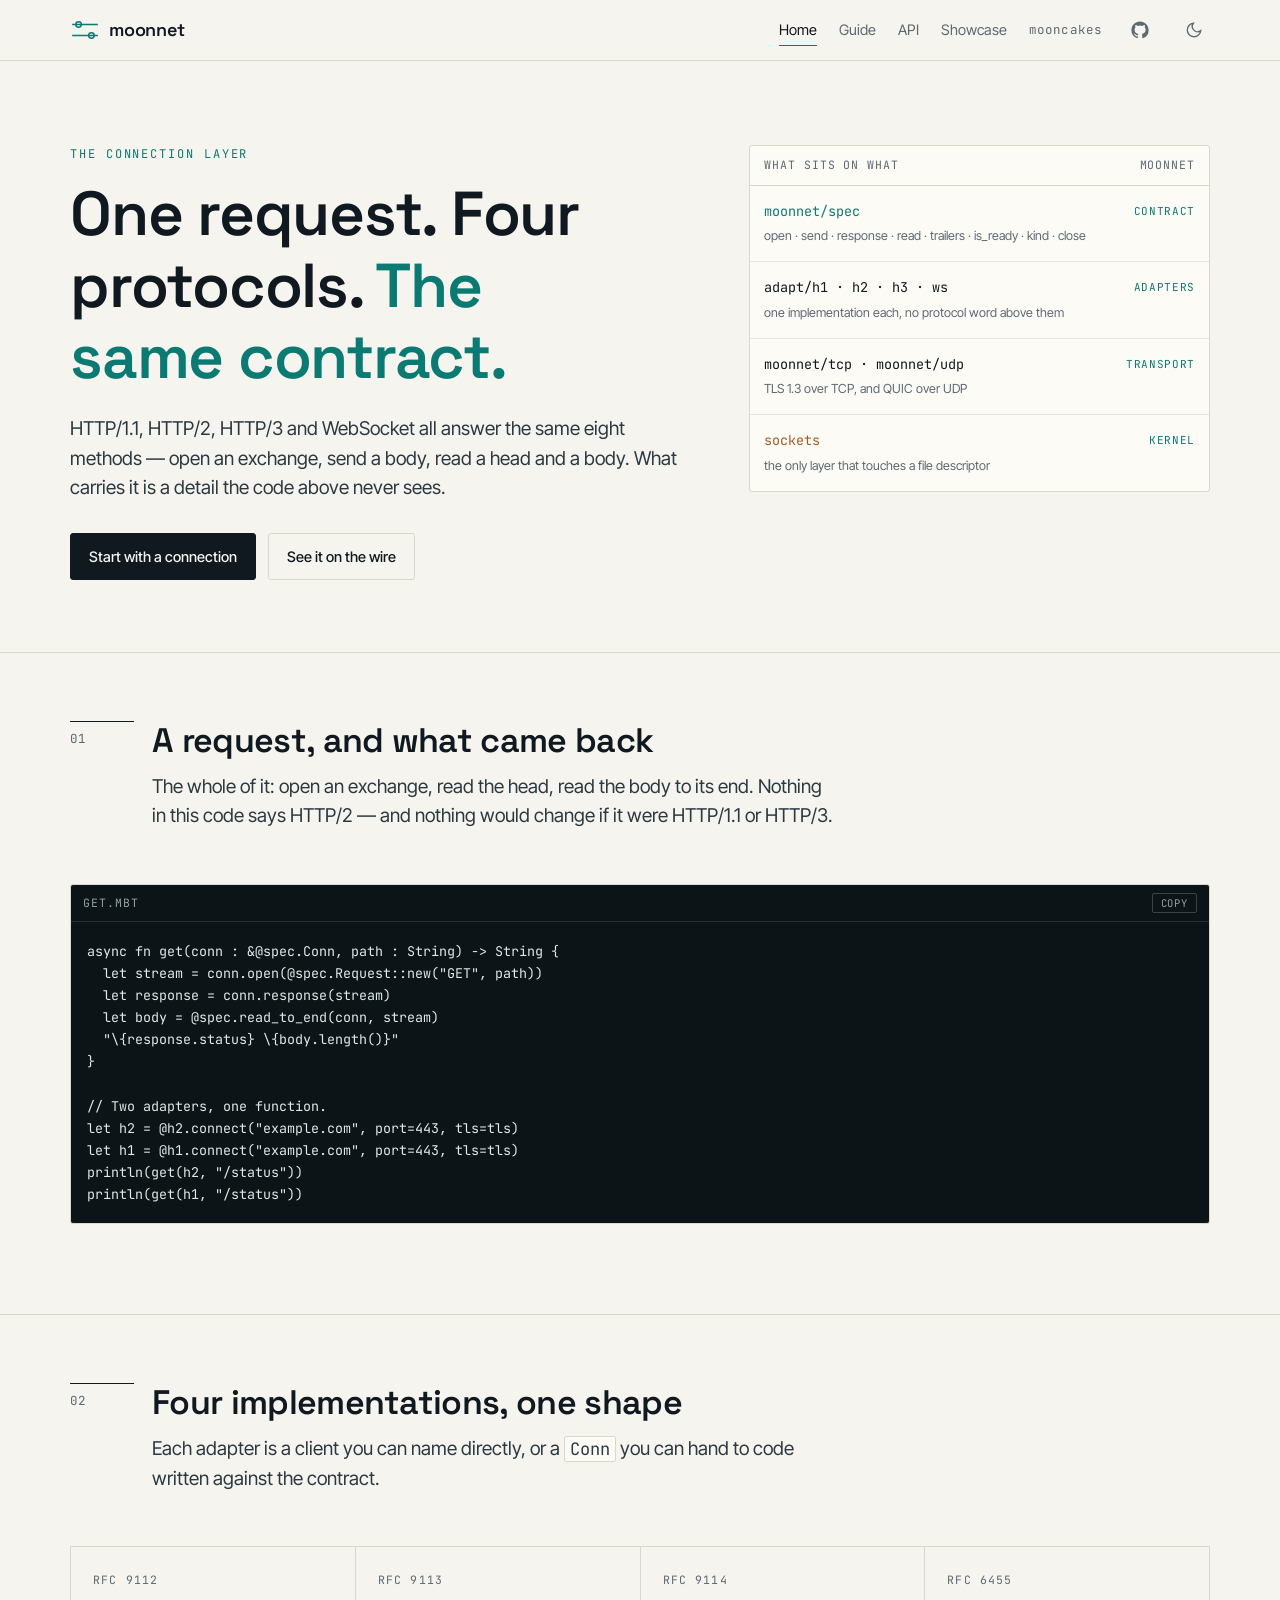
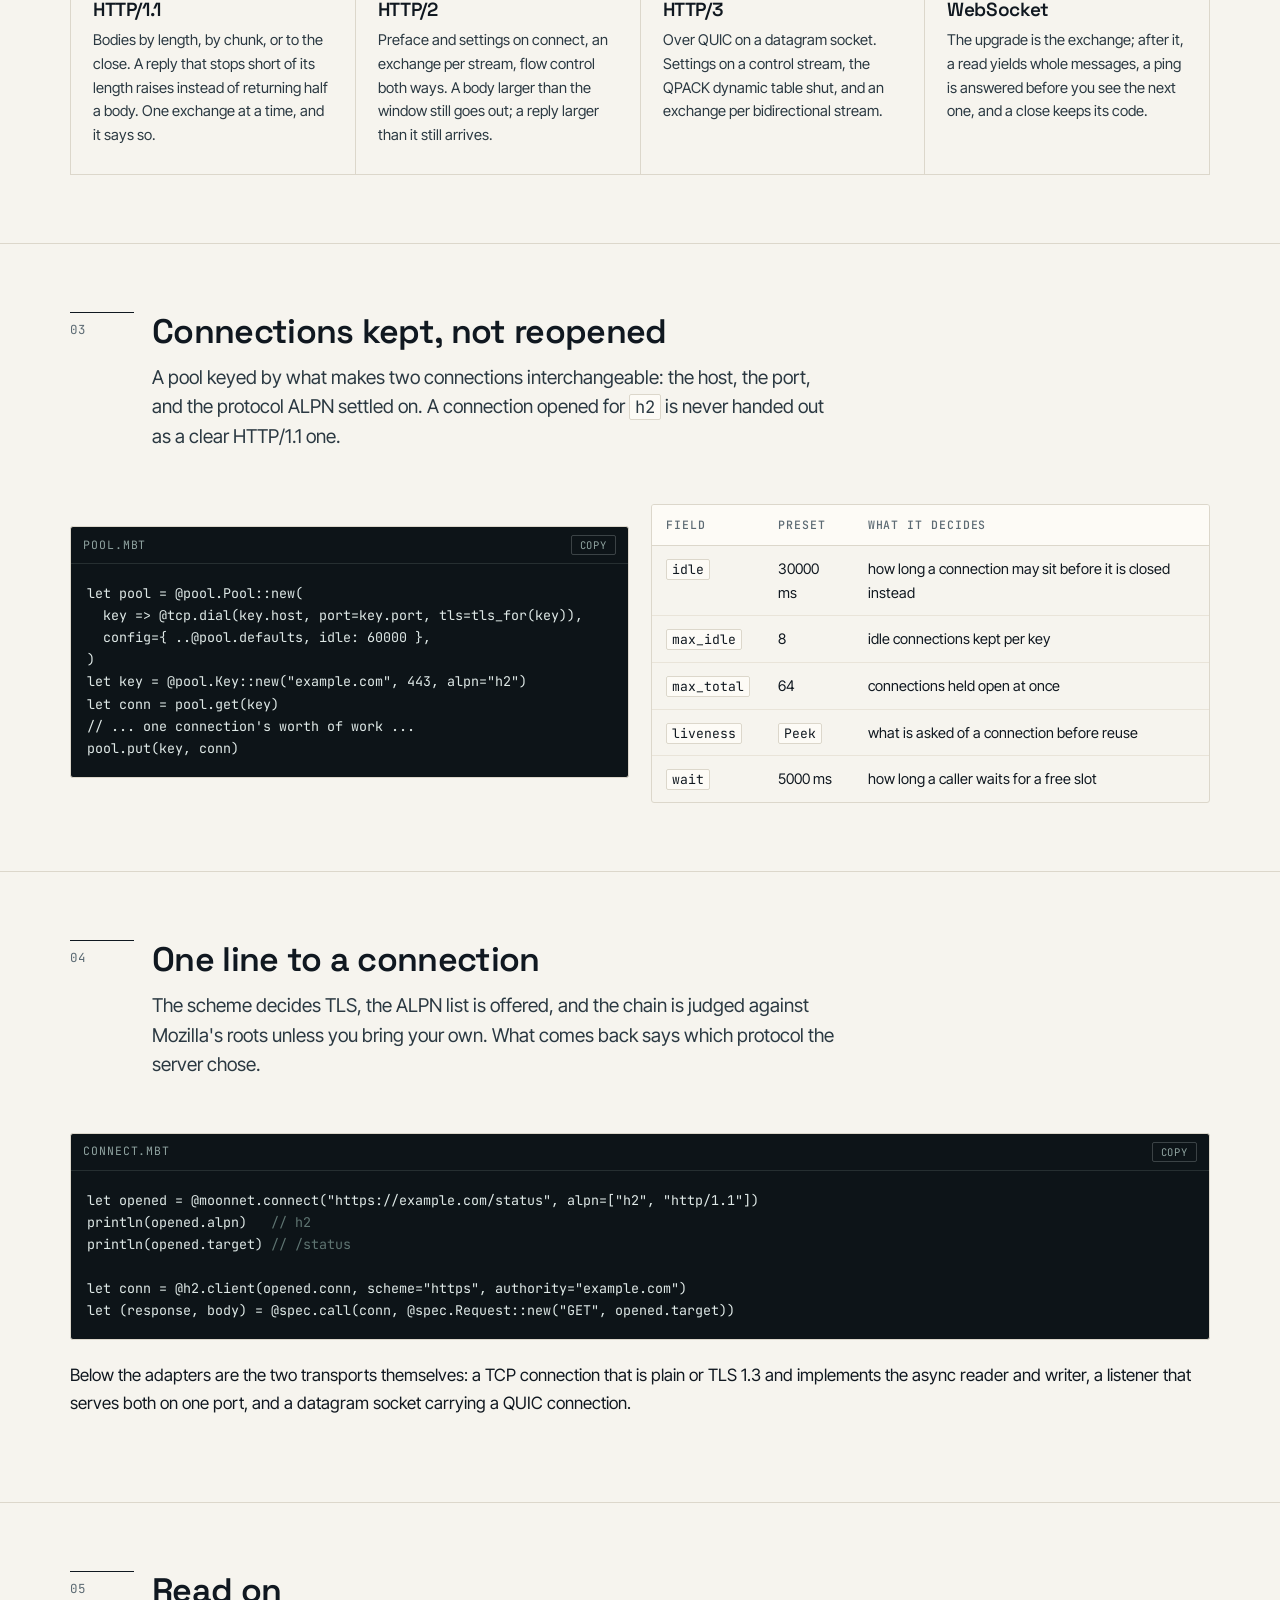
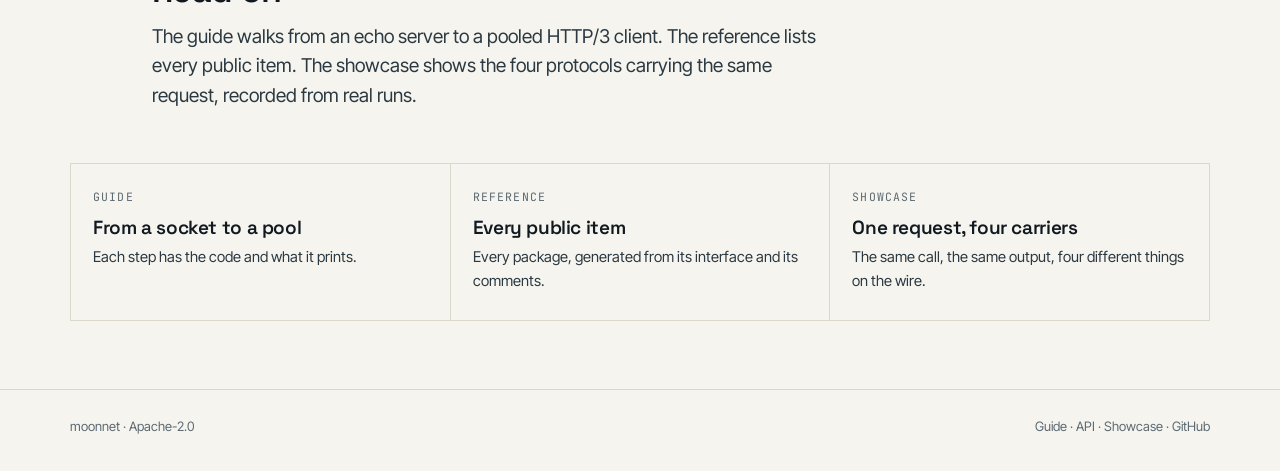
==== docs/index.html @ aaf19e83 "feat(moonnet): the site, and the reference page generated from the interfaces. Four pages, one style" ====
<!DOCTYPE html>
<html lang="en">
<head>
<meta charset="utf-8">
<meta name="viewport" content="width=device-width, initial-scale=1">
<title>moonnet — one contract for every connection</title>
<meta name="description" content="moonnet puts HTTP/1.1, HTTP/2, HTTP/3 and WebSocket on one contract, over TCP, TLS and QUIC, with a connection pool underneath.">
<link rel="icon" href="data:image/svg+xml,<svg xmlns='http://www.w3.org/2000/svg' viewBox='0 0 32 32'><rect width='32' height='32' rx='6' fill='%230C1116'/><path d='M6 11h20M6 21h20' stroke='%2340C8B4' stroke-width='2'/><circle cx='11' cy='11' r='2.4' fill='%23F0B357'/><circle cx='21' cy='21' r='2.4' fill='%23F0B357'/></svg>">
<link rel="preconnect" href="https://fonts.googleapis.com">
<link rel="preconnect" href="https://fonts.gstatic.com" crossorigin>
<link href="https://fonts.googleapis.com/css2?family=Space+Grotesk:wght@400;500;600;700&family=Inter+Tight:wght@400;500;600&family=JetBrains+Mono:wght@400;500;700&display=swap" rel="stylesheet">
<link rel="stylesheet" href="assets/css/style.css">
</head>
<body>
<a class="skip" href="#main">Skip to content</a>

<header class="nav">
  <a class="nav__brand" href="index.html" aria-label="moonnet home">
    <svg viewBox="0 0 32 24" aria-hidden="true"><path d="M2 6h28M2 18h28" stroke="currentColor" stroke-width="1.6"/><circle cx="9" cy="6" r="3" fill="none" stroke="currentColor" stroke-width="1.6"/><circle cx="23" cy="18" r="3" fill="none" stroke="currentColor" stroke-width="1.6"/></svg>
    <span>moonnet</span>
  </a>
  <button class="nav__icon nav__menu" type="button" aria-label="Menu" aria-expanded="false">
    <svg viewBox="0 0 24 24" fill="none" stroke="currentColor" stroke-width="2" aria-hidden="true"><path d="M4 7h16M4 12h16M4 17h16"/></svg>
  </button>
  <nav class="nav__links">
    <a class="nav__link is-active" href="index.html" aria-current="page">Home</a>
    <a class="nav__link" href="guide.html">Guide</a>
    <a class="nav__link" href="api.html">API</a>
    <a class="nav__link" href="showcase.html">Showcase</a>
    <a class="nav__link nav__link--ext" href="https://mooncakes.io/docs/moonbitstack/moonnet">mooncakes</a>
    <a class="nav__icon" href="https://github.com/moonbitstack/moonnet" aria-label="GitHub repository" title="GitHub">
      <svg viewBox="0 0 24 24" fill="currentColor" aria-hidden="true"><path d="M12 .5C5.73.5.5 5.73.5 12a11.5 11.5 0 0 0 7.86 10.92c.58.1.79-.25.79-.56v-2c-3.2.7-3.88-1.37-3.88-1.37-.53-1.34-1.3-1.7-1.3-1.7-1.06-.72.08-.71.08-.71 1.17.08 1.79 1.2 1.79 1.2 1.04 1.79 2.73 1.27 3.4.97.1-.76.41-1.27.74-1.56-2.55-.29-5.23-1.28-5.23-5.7 0-1.26.45-2.29 1.19-3.1-.12-.29-.52-1.46.11-3.05 0 0 .97-.31 3.18 1.18a11 11 0 0 1 5.8 0c2.2-1.49 3.17-1.18 3.17-1.18.63 1.59.23 2.76.11 3.05.74.81 1.19 1.84 1.19 3.1 0 4.43-2.69 5.41-5.25 5.69.42.36.79 1.08.79 2.18v3.23c0 .31.21.67.8.56A11.5 11.5 0 0 0 23.5 12C23.5 5.73 18.27.5 12 .5Z"/></svg>
    </a>
    <button class="nav__icon nav__toggle" type="button" aria-label="Toggle theme" aria-pressed="false" title="Toggle theme">
      <svg viewBox="0 0 24 24" fill="none" stroke="currentColor" stroke-width="1.8" aria-hidden="true"><path d="M21 12.8A9 9 0 1 1 11.2 3a7 7 0 0 0 9.8 9.8Z"/></svg>
    </button>
  </nav>
</header>

<main id="main">

  <section class="hero">
    <div class="wrap hero__grid">
      <div>
        <p class="eyebrow">The connection layer</p>
        <h1>One request. Four protocols. <em>The same contract.</em></h1>
        <p class="lead">HTTP/1.1, HTTP/2, HTTP/3 and WebSocket all answer the same eight methods — open an exchange, send a body, read a head and a body. What carries it is a detail the code above never sees.</p>
        <div class="hero__actions">
          <a class="btn" href="guide.html">Start with a connection</a>
          <a class="btn btn--ghost" href="showcase.html">See it on the wire</a>
        </div>
      </div>
      <div class="stack" aria-label="The layers of the library">
        <div class="stack__head"><span>what sits on what</span><span>moonnet</span></div>
        <div class="stack__layer stack__layer--contract">
          <span class="stack__name">moonnet/spec</span><span class="stack__tag">contract</span>
          <span class="stack__note">open · send · response · read · trailers · is_ready · kind · close</span>
        </div>
        <div class="stack__layer">
          <span class="stack__name">adapt/h1 · h2 · h3 · ws</span><span class="stack__tag">adapters</span>
          <span class="stack__note">one implementation each, no protocol word above them</span>
        </div>
        <div class="stack__layer">
          <span class="stack__name">moonnet/tcp · moonnet/udp</span><span class="stack__tag">transport</span>
          <span class="stack__note">TLS 1.3 over TCP, and QUIC over UDP</span>
        </div>
        <div class="stack__layer stack__layer--sockets">
          <span class="stack__name">sockets</span><span class="stack__tag">kernel</span>
          <span class="stack__note">the only layer that touches a file descriptor</span>
        </div>
      </div>
    </div>
  </section>

  <section class="section">
    <div class="wrap">
      <div class="section__head">
        <div class="section__no">01</div>
        <div>
          <h2>A request, and what came back</h2>
          <p class="lead">The whole of it: open an exchange, read the head, read the body to its end. Nothing in this code says HTTP/2 — and nothing would change if it were HTTP/1.1 or HTTP/3.</p>
        </div>
      </div>
      <div class="codeblock">
        <div class="codeblock__bar"><span>get.mbt</span><button class="copy" type="button">copy</button></div>
<pre><code>async fn get(conn : &amp;@spec.Conn, path : String) -> String {
  let stream = conn.open(@spec.Request::new("GET", path))
  let response = conn.response(stream)
  let body = @spec.read_to_end(conn, stream)
  "\{response.status} \{body.length()}"
}

// Two adapters, one function.
let h2 = @h2.connect("example.com", port=443, tls=tls)
let h1 = @h1.connect("example.com", port=443, tls=tls)
println(get(h2, "/status"))
println(get(h1, "/status"))</code></pre>
      </div>
    </div>
  </section>

  <section class="section">
    <div class="wrap">
      <div class="section__head">
        <div class="section__no">02</div>
        <div>
          <h2>Four implementations, one shape</h2>
          <p class="lead">Each adapter is a client you can name directly, or a <code>Conn</code> you can hand to code written against the contract.</p>
        </div>
      </div>
      <div class="cards">
        <div class="card">
          <div class="card__label">RFC 9112</div>
          <h3>HTTP/1.1</h3>
          <p>Bodies by length, by chunk, or to the close. A reply that stops short of its length raises instead of returning half a body. One exchange at a time, and it says so.</p>
        </div>
        <div class="card">
          <div class="card__label">RFC 9113</div>
          <h3>HTTP/2</h3>
          <p>Preface and settings on connect, an exchange per stream, flow control both ways. A body larger than the window still goes out; a reply larger than it still arrives.</p>
        </div>
        <div class="card">
          <div class="card__label">RFC 9114</div>
          <h3>HTTP/3</h3>
          <p>Over QUIC on a datagram socket. Settings on a control stream, the QPACK dynamic table shut, and an exchange per bidirectional stream.</p>
        </div>
        <div class="card">
          <div class="card__label">RFC 6455</div>
          <h3>WebSocket</h3>
          <p>The upgrade is the exchange; after it, a read yields whole messages, a ping is answered before you see the next one, and a close keeps its code.</p>
        </div>
      </div>
    </div>
  </section>

  <section class="section">
    <div class="wrap">
      <div class="section__head">
        <div class="section__no">03</div>
        <div>
          <h2>Connections kept, not reopened</h2>
          <p class="lead">A pool keyed by what makes two connections interchangeable: the host, the port, and the protocol ALPN settled on. A connection opened for <code>h2</code> is never handed out as a clear HTTP/1.1 one.</p>
        </div>
      </div>
      <div class="two">
        <div>
          <div class="codeblock">
            <div class="codeblock__bar"><span>pool.mbt</span><button class="copy" type="button">copy</button></div>
<pre><code>let pool = @pool.Pool::new(
  key =&gt; @tcp.dial(key.host, port=key.port, tls=tls_for(key)),
  config={ ..@pool.defaults, idle: 60000 },
)
let key = @pool.Key::new("example.com", 443, alpn="h2")
let conn = pool.get(key)
// ... one connection's worth of work ...
pool.put(key, conn)</code></pre>
          </div>
        </div>
        <div>
          <div class="table-wrap">
            <table>
              <thead>
                <tr><th>Field</th><th>Preset</th><th>What it decides</th></tr>
              </thead>
              <tbody>
                <tr><td><code>idle</code></td><td>30000 ms</td><td>how long a connection may sit before it is closed instead</td></tr>
                <tr><td><code>max_idle</code></td><td>8</td><td>idle connections kept per key</td></tr>
                <tr><td><code>max_total</code></td><td>64</td><td>connections held open at once</td></tr>
                <tr><td><code>liveness</code></td><td><code>Peek</code></td><td>what is asked of a connection before reuse</td></tr>
                <tr><td><code>wait</code></td><td>5000 ms</td><td>how long a caller waits for a free slot</td></tr>
              </tbody>
            </table>
          </div>
        </div>
      </div>
    </div>
  </section>

  <section class="section">
    <div class="wrap">
      <div class="section__head">
        <div class="section__no">04</div>
        <div>
          <h2>One line to a connection</h2>
          <p class="lead">The scheme decides TLS, the ALPN list is offered, and the chain is judged against Mozilla's roots unless you bring your own. What comes back says which protocol the server chose.</p>
        </div>
      </div>
      <div class="codeblock">
        <div class="codeblock__bar"><span>connect.mbt</span><button class="copy" type="button">copy</button></div>
<pre><code>let opened = @moonnet.connect("https://example.com/status", alpn=["h2", "http/1.1"])
println(opened.alpn)   <span class="com">// h2</span>
println(opened.target) <span class="com">// /status</span>

let conn = @h2.client(opened.conn, scheme="https", authority="example.com")
let (response, body) = @spec.call(conn, @spec.Request::new("GET", opened.target))</code></pre>
      </div>
      <p>Below the adapters are the two transports themselves: a TCP connection that is plain or TLS 1.3 and implements the async reader and writer, a listener that serves both on one port, and a datagram socket carrying a QUIC connection.</p>
    </div>
  </section>

  <section class="section">
    <div class="wrap">
      <div class="section__head">
        <div class="section__no">05</div>
        <div>
          <h2>Read on</h2>
          <p class="lead">The guide walks from an echo server to a pooled HTTP/3 client. The reference lists every public item. The showcase shows the four protocols carrying the same request, recorded from real runs.</p>
        </div>
      </div>
      <div class="cards">
        <a class="card" href="guide.html" style="text-decoration:none">
          <div class="card__label">Guide</div>
          <h3>From a socket to a pool</h3>
          <p>Each step has the code and what it prints.</p>
        </a>
        <a class="card" href="api.html" style="text-decoration:none">
          <div class="card__label">Reference</div>
          <h3>Every public item</h3>
          <p>Every package, generated from its interface and its comments.</p>
        </a>
        <a class="card" href="showcase.html" style="text-decoration:none">
          <div class="card__label">Showcase</div>
          <h3>One request, four carriers</h3>
          <p>The same call, the same output, four different things on the wire.</p>
        </a>
      </div>
    </div>
  </section>

</main>

<footer class="footer">
  <div class="wrap footer__row">
    <span>moonnet · Apache-2.0</span>
    <span>
      <a href="guide.html">Guide</a> ·
      <a href="api.html">API</a> ·
      <a href="showcase.html">Showcase</a> ·
      <a href="https://github.com/moonbitstack/moonnet">GitHub</a>
    </span>
  </div>
</footer>

<script src="assets/js/site.js" defer></script>
</body>
</html>
---- docs/assets/css/style.css ----
/* moonnet docs — one stylesheet, two themes, no framework. */

:root {
  --paper: #f6f4ee;
  --paper-2: #fdfbf6;
  --ink: #101820;
  --ink-2: #2b3942;
  --muted: #5c6a73;
  --line: #dcd7cb;
  --line-2: #e9e4d9;
  --signal: #0b7a72;
  --signal-soft: #d9ece8;
  --amber: #a85a24;
  --amber-soft: #f4e6d6;
  --code-bg: #0d1418;
  --code-ink: #dfe9e7;
  --code-dim: #8fa3a0;
  --code-key: #6fd6c4;
  --code-str: #f0b357;
  --code-com: #5f7572;
  --radius: 3px;
  --display: "Space Grotesk", "Helvetica Neue", Arial, sans-serif;
  --body: "Inter Tight", "Helvetica Neue", Arial, sans-serif;
  --mono: "JetBrains Mono", ui-monospace, "SFMono-Regular", Menlo, monospace;
}

[data-theme="dark"] {
  --paper: #0a0f14;
  --paper-2: #0e151b;
  --ink: #e8e4da;
  --ink-2: #c8c6bd;
  --muted: #93a0a8;
  --line: #1f2b33;
  --line-2: #172129;
  --signal: #45cbb8;
  --signal-soft: #122a2a;
  --amber: #e4a15f;
  --amber-soft: #2a2016;
  --code-bg: #070c10;
  --code-ink: #dfe9e7;
}

*,
*::before,
*::after {
  box-sizing: border-box;
}

html {
  scroll-behavior: smooth;
  -webkit-text-size-adjust: 100%;
}

html,
button,
input,
textarea,
select {
  font-variant-ligatures: no-contextual;
}

body {
  margin: 0;
  background: var(--paper);
  color: var(--ink);
  font-family: var(--body);
  font-size: 17px;
  line-height: 1.6;
  -webkit-font-smoothing: antialiased;
}

/* ---- scroll bars -------------------------------------------------------
   The page thumb hides while the page sits at the top and stays once it has
   moved, as the site's style chose. Inner areas are thin and quiet until the
   pointer is over them. Standard properties only where ::-webkit-scrollbar
   does not exist, or they would override it in Chrome. */

@supports selector(::-webkit-scrollbar) {
  html::-webkit-scrollbar {
    width: 11px;
    height: 11px;
  }
  html::-webkit-scrollbar-track {
    background: transparent;
  }
  html::-webkit-scrollbar-thumb {
    border: 4px solid transparent;
    border-radius: 99px;
    background-clip: content-box;
    background-color: color-mix(in srgb, var(--ink) 26%, transparent);
  }
  html.at-top::-webkit-scrollbar-thumb {
    background-color: transparent;
  }
  .scroll::-webkit-scrollbar,
  .toc::-webkit-scrollbar {
    width: 9px;
    height: 9px;
  }
  .scroll::-webkit-scrollbar-track,
  .toc::-webkit-scrollbar-track {
    background: transparent;
  }
  .scroll::-webkit-scrollbar-thumb,
  .toc::-webkit-scrollbar-thumb {
    border: 3px solid transparent;
    border-radius: 99px;
    background-clip: content-box;
    background-color: color-mix(in srgb, var(--ink) 16%, transparent);
  }
  .scroll:hover::-webkit-scrollbar-thumb,
  .toc:hover::-webkit-scrollbar-thumb {
    background-color: color-mix(in srgb, var(--ink) 38%, transparent);
  }
}

@supports not selector(::-webkit-scrollbar) {
  html {
    scrollbar-width: thin;
    scrollbar-color: color-mix(in srgb, var(--ink) 26%, transparent) transparent;
  }
  html.at-top {
    scrollbar-color: transparent transparent;
  }
}

::selection {
  background: var(--signal);
  color: var(--paper);
}

a {
  color: inherit;
  text-decoration-color: color-mix(in srgb, var(--signal) 60%, transparent);
  text-underline-offset: 3px;
}

a:hover {
  text-decoration-color: var(--signal);
}

.skip {
  position: absolute;
  left: -9999px;
  top: 0;
  padding: 10px 16px;
  background: var(--ink);
  color: var(--paper);
  z-index: 40;
}

.skip:focus {
  left: 12px;
  top: 12px;
}

.wrap {
  width: min(1140px, 100% - 48px);
  margin-inline: auto;
}

/* ---- navigation -------------------------------------------------------- */

.nav {
  position: sticky;
  top: 0;
  z-index: 30;
  display: flex;
  align-items: center;
  gap: 24px;
  padding: 14px max(24px, calc((100% - 1140px) / 2));
  background: color-mix(in srgb, var(--paper) 88%, transparent);
  backdrop-filter: blur(10px);
  border-bottom: 1px solid var(--line);
}

.nav__brand {
  display: flex;
  align-items: center;
  gap: 9px;
  font-family: var(--display);
  font-weight: 600;
  font-size: 18px;
  letter-spacing: -0.01em;
  text-decoration: none;
}

.nav__brand svg {
  width: 30px;
  height: 22px;
  color: var(--signal);
  flex: none;
}

.nav__links {
  display: flex;
  align-items: center;
  gap: 22px;
  margin-left: auto;
}

.nav__link {
  font-size: 14.5px;
  text-decoration: none;
  color: var(--muted);
  padding: 4px 0;
  border-bottom: 1px solid transparent;
}

.nav__link:hover {
  color: var(--ink);
}

.nav__link.is-active {
  color: var(--ink);
  border-bottom-color: var(--signal);
}

.nav__link--ext {
  font-family: var(--mono);
  font-size: 12.5px;
  letter-spacing: 0.01em;
}

.nav__icon {
  display: inline-flex;
  align-items: center;
  justify-content: center;
  width: 32px;
  height: 32px;
  padding: 0;
  border: 1px solid transparent;
  border-radius: var(--radius);
  background: none;
  color: var(--muted);
  cursor: pointer;
}

.nav__icon svg {
  width: 18px;
  height: 18px;
}

.nav__icon:hover {
  color: var(--ink);
  border-color: var(--line);
}

.nav__menu {
  display: none;
  margin-left: auto;
}

/* ---- type -------------------------------------------------------------- */

h1,
h2,
h3,
h4 {
  font-family: var(--display);
  font-weight: 600;
  letter-spacing: -0.02em;
  line-height: 1.15;
  margin: 0;
}

.eyebrow {
  font-family: var(--mono);
  font-size: 12px;
  letter-spacing: 0.16em;
  text-transform: uppercase;
  color: var(--signal);
  margin: 0 0 14px;
}

.lead {
  font-size: 19px;
  line-height: 1.55;
  color: var(--ink-2);
  max-width: 62ch;
}

code,
kbd,
pre {
  font-family: var(--mono);
}

p code,
li code,
td code {
  font-size: 0.9em;
  padding: 1px 5px;
  border: 1px solid var(--line);
  border-radius: 2px;
  background: var(--paper-2);
  overflow-wrap: anywhere;
}

/* ---- hero -------------------------------------------------------------- */

.hero {
  padding: 84px 0 72px;
  border-bottom: 1px solid var(--line);
}

.hero__grid {
  display: grid;
  grid-template-columns: minmax(0, 1.15fr) minmax(0, 0.85fr);
  gap: 56px;
  align-items: start;
}

.hero h1 {
  font-size: clamp(38px, 5.2vw, 62px);
  text-wrap: balance;
  margin-bottom: 22px;
}

.hero h1 em {
  font-style: normal;
  color: var(--signal);
}

.hero__actions {
  display: flex;
  flex-wrap: wrap;
  gap: 12px;
  margin-top: 30px;
}

.btn {
  display: inline-flex;
  align-items: center;
  gap: 8px;
  padding: 11px 18px;
  border: 1px solid var(--ink);
  border-radius: var(--radius);
  background: var(--ink);
  color: var(--paper);
  font-size: 14.5px;
  font-weight: 500;
  text-decoration: none;
}

.btn:hover {
  background: var(--signal);
  border-color: var(--signal);
  color: var(--paper);
}

.btn--ghost {
  background: none;
  color: var(--ink);
  border-color: var(--line);
}

.btn--ghost:hover {
  background: var(--paper-2);
  border-color: var(--ink);
  color: var(--ink);
}

/* the stack: what sits on what */

.stack {
  border: 1px solid var(--line);
  border-radius: var(--radius);
  background: var(--paper-2);
  overflow: hidden;
}

.stack__head {
  display: flex;
  justify-content: space-between;
  padding: 10px 14px;
  border-bottom: 1px solid var(--line);
  font-family: var(--mono);
  font-size: 11.5px;
  letter-spacing: 0.08em;
  text-transform: uppercase;
  color: var(--muted);
}

.stack__layer {
  display: grid;
  grid-template-columns: minmax(0, 1fr) auto;
  gap: 4px 12px;
  padding: 15px 14px;
  border-bottom: 1px solid var(--line-2);
}

.stack__layer:last-child {
  border-bottom: 0;
}

.stack__name {
  font-family: var(--mono);
  font-size: 13.5px;
  color: var(--ink);
}

.stack__note {
  grid-column: 1 / -1;
  font-size: 12.5px;
  color: var(--muted);
}

.stack__tag {
  font-family: var(--mono);
  font-size: 11px;
  letter-spacing: 0.06em;
  text-transform: uppercase;
  color: var(--signal);
  align-self: center;
}

.stack__layer--contract .stack__name {
  color: var(--signal);
}

.stack__layer--sockets .stack__name {
  color: var(--amber);
}

/* ---- sections ---------------------------------------------------------- */

.section {
  padding: 68px 0;
  border-bottom: 1px solid var(--line);
}

.section:last-of-type {
  border-bottom: 0;
}

.section__head {
  display: grid;
  grid-template-columns: 64px minmax(0, 1fr);
  gap: 18px;
  margin-bottom: 34px;
}

.section__no {
  font-family: var(--mono);
  font-size: 12.5px;
  color: var(--muted);
  padding-top: 7px;
  border-top: 1px solid var(--ink);
}

.section h2 {
  font-size: clamp(26px, 3vw, 34px);
}

.section h2 + p {
  margin-top: 12px;
}

.cards {
  display: grid;
  grid-template-columns: repeat(auto-fit, minmax(min(100%, 260px), 1fr));
  gap: 1px;
  background: var(--line);
  border: 1px solid var(--line);
}

.card {
  background: var(--paper);
  padding: 24px 22px 26px;
}

.card__label {
  font-family: var(--mono);
  font-size: 11.5px;
  letter-spacing: 0.1em;
  text-transform: uppercase;
  color: var(--muted);
  margin-bottom: 10px;
}

.card h3 {
  font-size: 19px;
  margin-bottom: 8px;
}

.card p {
  margin: 0;
  font-size: 14.8px;
  color: var(--ink-2);
}

/* ---- code -------------------------------------------------------------- */

.codeblock {
  position: relative;
  border: 1px solid var(--line);
  border-radius: var(--radius);
  background: var(--code-bg);
  overflow: hidden;
  margin: 22px 0;
}

.codeblock__bar {
  display: flex;
  align-items: center;
  gap: 10px;
  padding: 8px 12px;
  border-bottom: 1px solid color-mix(in srgb, var(--code-ink) 12%, transparent);
  font-family: var(--mono);
  font-size: 11.5px;
  letter-spacing: 0.08em;
  text-transform: uppercase;
  color: var(--code-dim);
}

.codeblock__bar .copy {
  margin-left: auto;
  padding: 2px 8px;
  border: 1px solid color-mix(in srgb, var(--code-ink) 22%, transparent);
  border-radius: 2px;
  background: none;
  color: var(--code-dim);
  font-family: var(--mono);
  font-size: 10.5px;
  letter-spacing: 0.08em;
  text-transform: uppercase;
  cursor: pointer;
}

.codeblock__bar .copy:hover {
  color: var(--code-ink);
  border-color: var(--code-ink);
}

.codeblock pre {
  margin: 0;
  padding: 18px 16px;
  overflow-x: auto;
  color: var(--code-ink);
  font-size: 13.4px;
  line-height: 1.65;
  tab-size: 2;
}

.codeblock pre code {
  font-size: inherit;
  background: none;
  border: 0;
  padding: 0;
  white-space: pre;
}

.codeblock .out {
  border-top: 1px solid color-mix(in srgb, var(--code-ink) 12%, transparent);
  padding: 12px 16px;
  font-family: var(--mono);
  font-size: 12.8px;
  line-height: 1.6;
  color: var(--code-dim);
  white-space: pre-wrap;
  overflow-wrap: anywhere;
}

.kw {
  color: var(--code-key);
}

.str {
  color: var(--code-str);
}

.com {
  color: var(--code-com);
}

/* ---- tables ------------------------------------------------------------ */

.table-wrap {
  overflow-x: auto;
  border: 1px solid var(--line);
  border-radius: var(--radius);
}

table {
  width: 100%;
  border-collapse: collapse;
  font-size: 14.5px;
}

th,
td {
  text-align: left;
  padding: 11px 14px;
  border-bottom: 1px solid var(--line-2);
  vertical-align: top;
  overflow-wrap: anywhere;
}

th {
  font-family: var(--mono);
  font-size: 11.5px;
  letter-spacing: 0.08em;
  text-transform: uppercase;
  color: var(--muted);
  font-weight: 500;
  background: var(--paper-2);
  border-bottom-color: var(--line);
}

tr:last-child td {
  border-bottom: 0;
}

td code {
  white-space: nowrap;
}

/* ---- guide ------------------------------------------------------------- */

.docs {
  display: grid;
  grid-template-columns: 232px minmax(0, 1fr);
  gap: 56px;
  padding: 44px 0 72px;
}

.toc {
  position: sticky;
  top: 76px;
  align-self: start;
  max-height: calc(100vh - 100px);
  overflow-y: auto;
  padding-right: 8px;
  border-left: 1px solid var(--line);
  padding-left: 16px;
  font-size: 13.5px;
}

.toc a {
  display: block;
  padding: 3px 0;
  color: var(--muted);
  text-decoration: none;
}

.toc a:hover,
.toc a.is-active {
  color: var(--ink);
}

.toc a.is-active {
  font-weight: 600;
}

.toc__pkg {
  margin-top: 14px;
  font-family: var(--mono);
  font-size: 12px;
  letter-spacing: 0.02em;
  color: var(--ink) !important;
}

.toc__pkg:first-child {
  margin-top: 0;
}

.toc-sub {
  padding-left: 10px !important;
}

.toc-sub--deep {
  padding-left: 20px !important;
  font-size: 12.5px;
}

.content {
  min-width: 0;
}

.content > .page-title {
  font-size: clamp(30px, 4vw, 42px);
  margin-bottom: 14px;
}

.content > .lead {
  margin-bottom: 34px;
}

.content h2 {
  font-size: 26px;
  margin: 44px 0 12px;
  padding-top: 18px;
  border-top: 1px solid var(--line);
}

.content h2:first-of-type {
  margin-top: 0;
  border-top: 0;
  padding-top: 0;
}

.content h3 {
  font-size: 18px;
  margin: 28px 0 8px;
}

.content p {
  margin: 12px 0;
  max-width: 68ch;
}

.content ul,
.content ol {
  max-width: 68ch;
  padding-left: 20px;
}

.content li {
  margin: 6px 0;
}

.step {
  display: grid;
  grid-template-columns: 30px minmax(0, 1fr);
  gap: 14px;
  margin: 26px 0;
}

.step__no {
  font-family: var(--mono);
  font-size: 12px;
  color: var(--signal);
  padding-top: 3px;
}

.step h3 {
  margin: 0 0 6px;
}

.note {
  border-left: 2px solid var(--signal);
  border-radius: 0 var(--radius) var(--radius) 0;
  background: var(--signal-soft);
  padding: 12px 16px;
  margin: 20px 0;
  font-size: 14.5px;
}

.note p {
  margin: 0;
}

.note--warn {
  border-left-color: var(--amber);
  background: var(--amber-soft);
}

/* ---- API --------------------------------------------------------------- */

.page-api .docs {
  grid-template-columns: 258px minmax(0, 1fr);
}

.api-pkg {
  font-family: var(--mono) !important;
  font-size: 15px !important;
  letter-spacing: 0.01em;
  color: var(--signal);
  margin: 52px 0 4px !important;
  padding-top: 20px !important;
  border-top: 1px solid var(--line) !important;
}

.api-pkg:first-of-type {
  margin-top: 8px !important;
}

.api-blurb {
  font-size: 14.5px;
  color: var(--muted);
  margin: 0 0 16px !important;
}

.api-item {
  padding: 14px 0;
  border-bottom: 1px solid var(--line-2);
}

.api-sig {
  font-family: var(--mono);
  font-size: 13.2px;
  line-height: 1.6;
  color: var(--ink);
  overflow-wrap: anywhere;
}

.api-sig .kw {
  color: var(--muted);
  font-size: 12.4px;
}

.api-sig .fn {
  color: var(--signal);
  font-weight: 500;
}

.api-sig--member {
  color: var(--ink-2);
  font-size: 12.6px;
}

.api-sig--impl {
  color: var(--muted);
  font-size: 12.4px;
  padding: 8px 0;
}

.api-sub {
  margin: 10px 0 4px;
  padding: 8px 12px;
  border-left: 1px solid var(--line);
  background: var(--paper-2);
}

.api-vdoc .api-desc {
  font-size: 13.5px;
  color: var(--muted);
}

.api-desc {
  margin: 8px 0 0;
  font-size: 14.5px;
  color: var(--ink-2);
  max-width: 70ch;
}

/* ---- showcase ---------------------------------------------------------- */

.tabs {
  display: flex;
  flex-wrap: wrap;
  gap: 6px;
  margin: 26px 0 0;
}

.tab {
  font-family: var(--mono);
  font-size: 12.5px;
  padding: 7px 13px;
  border: 1px solid var(--line);
  border-radius: var(--radius);
  background: none;
  color: var(--muted);
  cursor: pointer;
}

.tab:hover {
  border-color: var(--ink);
  color: var(--ink);
}

.tab[aria-selected="true"] {
  background: var(--ink);
  border-color: var(--ink);
  color: var(--paper);
}

.panel[hidden] {
  display: none;
}

.terminal {
  border: 1px solid var(--line);
  border-radius: var(--radius);
  background: var(--code-bg);
  margin: 18px 0;
  overflow: hidden;
}

.terminal__bar {
  display: flex;
  align-items: center;
  gap: 8px;
  padding: 9px 12px;
  border-bottom: 1px solid color-mix(in srgb, var(--code-ink) 12%, transparent);
  font-family: var(--mono);
  font-size: 11.5px;
  color: var(--code-dim);
}

.terminal__dot {
  width: 7px;
  height: 7px;
  border-radius: 50%;
  background: color-mix(in srgb, var(--code-ink) 24%, transparent);
}

.terminal pre {
  margin: 0;
  padding: 16px;
  overflow-x: auto;
  color: var(--code-ink);
  font-size: 13px;
  line-height: 1.7;
}

.terminal .prompt {
  color: var(--code-key);
}

.terminal .say {
  color: var(--code-str);
}

.two {
  display: grid;
  grid-template-columns: minmax(0, 1fr) minmax(0, 1fr);
  gap: 22px;
  align-items: start;
}

.figure {
  border: 1px solid var(--line);
  border-radius: var(--radius);
  padding: 18px;
  background: var(--paper-2);
}

.figure pre {
  margin: 0;
  overflow-x: auto;
  font-size: 12.6px;
  line-height: 1.65;
  color: var(--ink-2);
}

.figure__cap {
  margin-top: 12px;
  font-family: var(--mono);
  font-size: 11.5px;
  letter-spacing: 0.06em;
  text-transform: uppercase;
  color: var(--muted);
}

/* ---- footer ------------------------------------------------------------ */

.footer {
  border-top: 1px solid var(--line);
  padding: 26px 0 34px;
  font-size: 13px;
  color: var(--muted);
}

.footer__row {
  display: flex;
  flex-wrap: wrap;
  justify-content: space-between;
  gap: 10px;
}

.footer a {
  text-decoration: none;
}

.footer a:hover {
  text-decoration: underline;
}

/* ---- small screens ----------------------------------------------------- */

@media (width <= 900px) {
  .hero__grid,
  .two {
    grid-template-columns: minmax(0, 1fr);
    gap: 30px;
  }

  .docs,
  .page-api .docs {
    grid-template-columns: minmax(0, 1fr);
    gap: 26px;
  }

  .toc {
    position: static;
    max-height: none;
    border-left: 0;
    border-top: 1px solid var(--line);
    padding: 14px 0 0;
    overflow: visible;
  }
}

@media (width <= 760px) {
  body {
    font-size: 16px;
  }

  .wrap {
    width: min(100% - 32px, 1140px);
  }

  .nav {
    padding: 12px 16px;
    gap: 12px;
  }

  .nav__menu {
    display: inline-flex;
  }

  .nav__links {
    position: absolute;
    left: 0;
    right: 0;
    top: 100%;
    display: none;
    flex-direction: column;
    align-items: flex-start;
    gap: 0;
    padding: 8px 16px 14px;
    background: var(--paper);
    border-bottom: 1px solid var(--line);
  }

  .nav.is-open .nav__links {
    display: flex;
  }

  .nav__link {
    width: 100%;
    padding: 9px 0;
    border-bottom: 1px solid var(--line-2);
  }

  .nav__icon {
    align-self: flex-start;
  }

  .hero {
    padding: 52px 0 44px;
  }

  .section {
    padding: 48px 0;
  }

  .section__head {
    grid-template-columns: minmax(0, 1fr);
    gap: 6px;
  }

  .section__no {
    border-top: 0;
    padding-top: 0;
  }

  .step {
    grid-template-columns: minmax(0, 1fr);
    gap: 2px;
  }

  .codeblock pre,
  .terminal pre {
    font-size: 12.4px;
  }
}
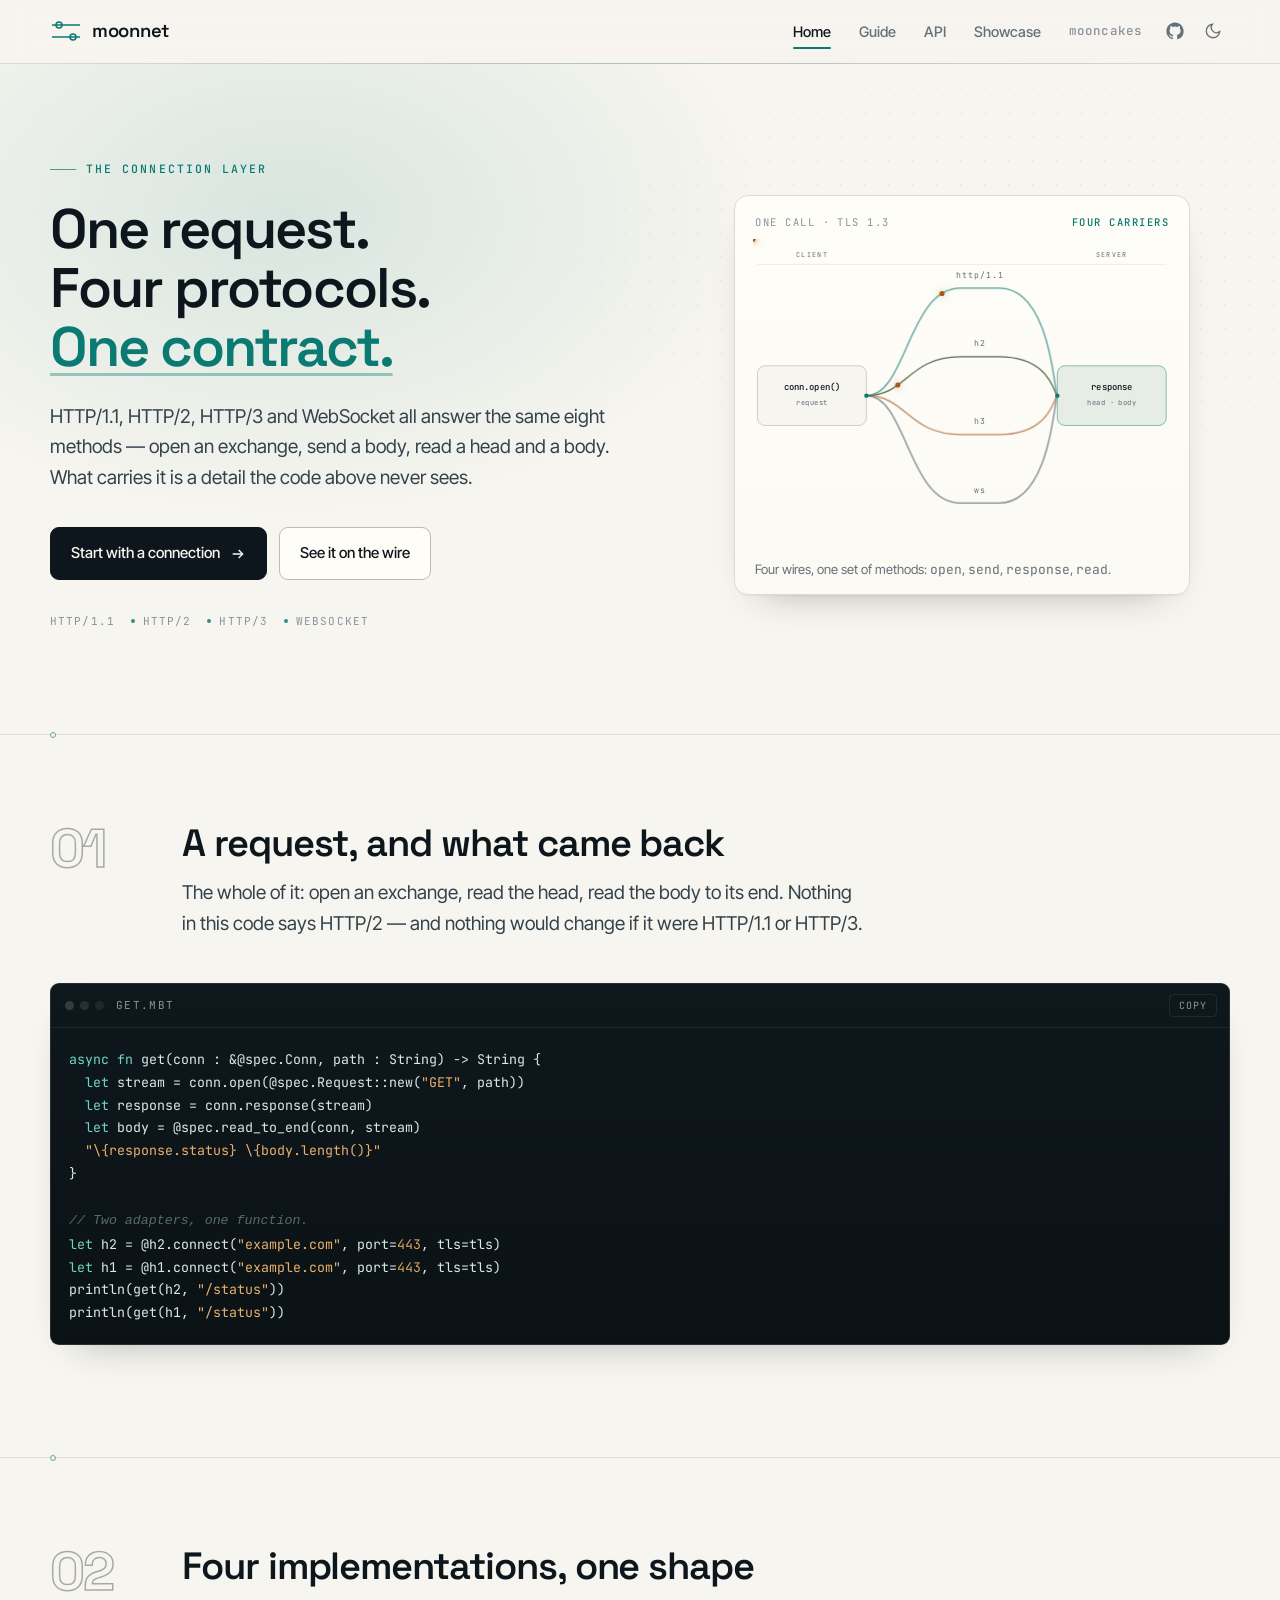
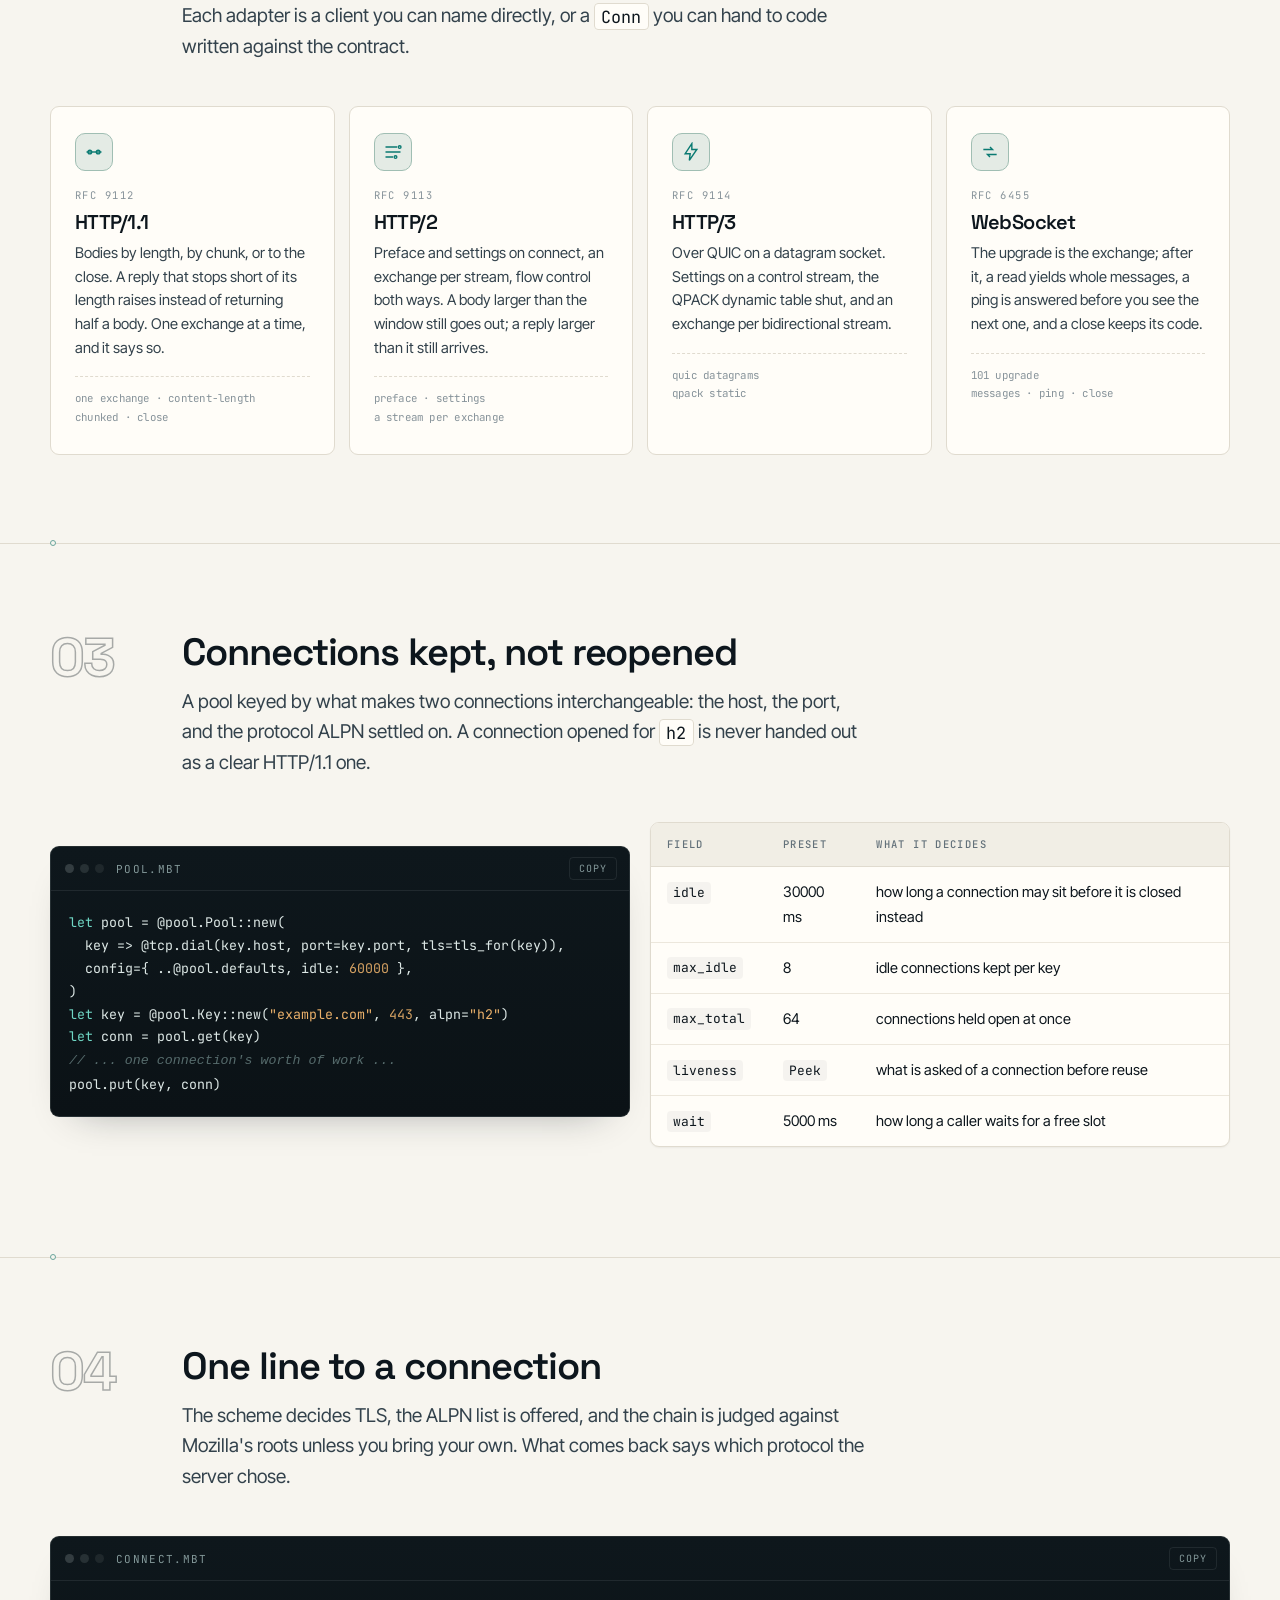
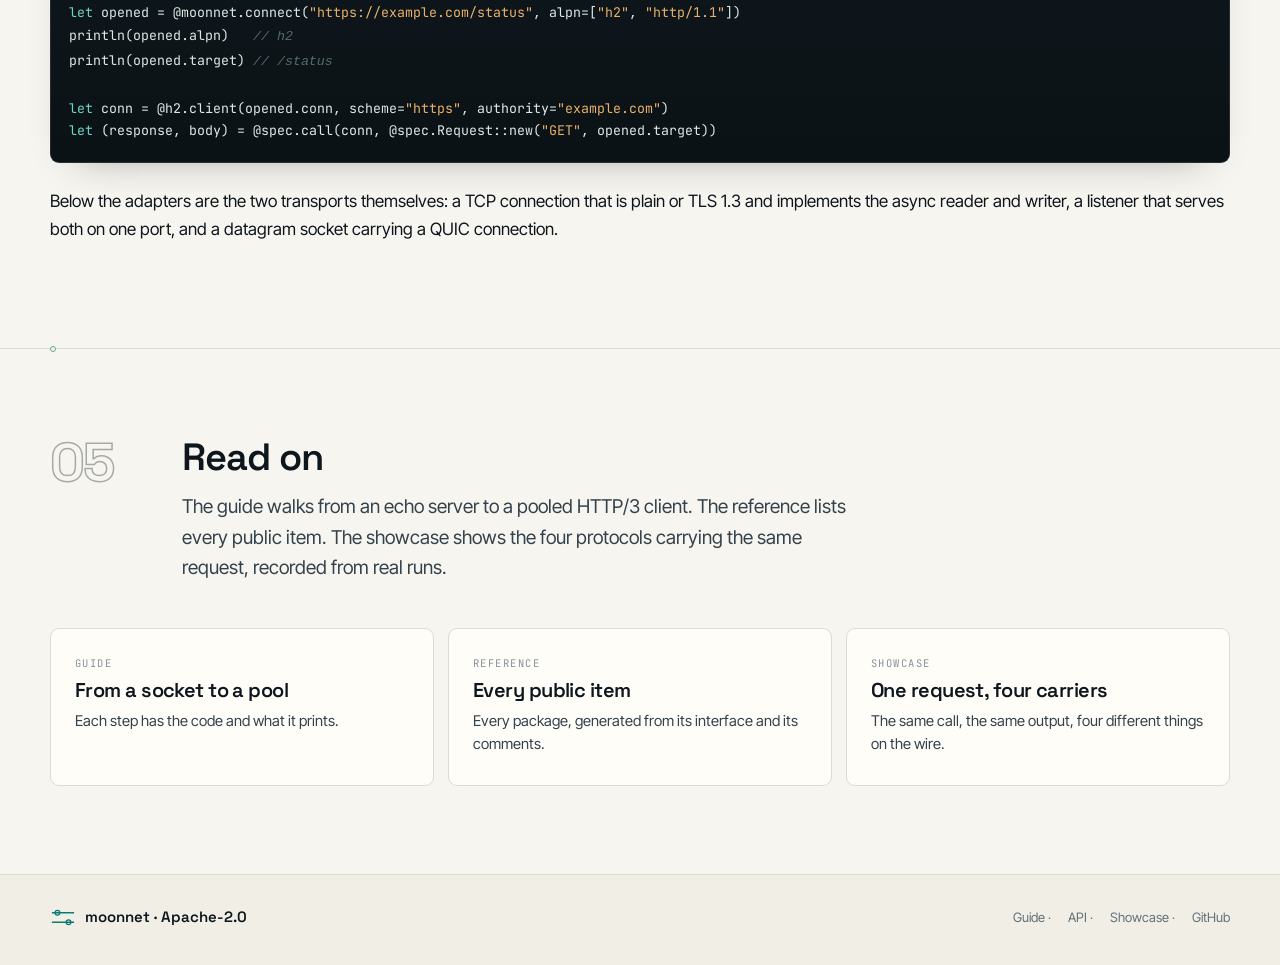
==== commit ec8b488e: "docs(moonnet): the site is drawn as the thing it documents. A connection layer should not look like " ====
--- a/docs/index.html
+++ b/docs/index.html
@@ -43,32 +43,74 @@
     <div class="wrap hero__grid">
       <div>
         <p class="eyebrow">The connection layer</p>
-        <h1>One request. Four protocols. <em>The same contract.</em></h1>
+        <h1>One request.<br>Four protocols.<br><em>One contract.</em></h1>
         <p class="lead">HTTP/1.1, HTTP/2, HTTP/3 and WebSocket all answer the same eight methods — open an exchange, send a body, read a head and a body. What carries it is a detail the code above never sees.</p>
         <div class="hero__actions">
-          <a class="btn" href="guide.html">Start with a connection</a>
+          <a class="btn" href="guide.html">
+            Start with a connection
+            <svg viewBox="0 0 24 24" fill="none" stroke="currentColor" stroke-width="2" aria-hidden="true"><path d="M4 12h15M13 6l6 6-6 6"/></svg>
+          </a>
           <a class="btn btn--ghost" href="showcase.html">See it on the wire</a>
         </div>
-      </div>
-      <div class="stack" aria-label="The layers of the library">
-        <div class="stack__head"><span>what sits on what</span><span>moonnet</span></div>
-        <div class="stack__layer stack__layer--contract">
-          <span class="stack__name">moonnet/spec</span><span class="stack__tag">contract</span>
-          <span class="stack__note">open · send · response · read · trailers · is_ready · kind · close</span>
-        </div>
-        <div class="stack__layer">
-          <span class="stack__name">adapt/h1 · h2 · h3 · ws</span><span class="stack__tag">adapters</span>
-          <span class="stack__note">one implementation each, no protocol word above them</span>
-        </div>
-        <div class="stack__layer">
-          <span class="stack__name">moonnet/tcp · moonnet/udp</span><span class="stack__tag">transport</span>
-          <span class="stack__note">TLS 1.3 over TCP, and QUIC over UDP</span>
-        </div>
-        <div class="stack__layer stack__layer--sockets">
-          <span class="stack__name">sockets</span><span class="stack__tag">kernel</span>
-          <span class="stack__note">the only layer that touches a file descriptor</span>
-        </div>
-      </div>
+        <p class="hero__proof">
+          <span>HTTP/1.1</span><span>HTTP/2</span><span>HTTP/3</span><span>WebSocket</span>
+        </p>
+      </div>
+
+      <figure class="fan" aria-label="One call through four protocols, and one reply">
+        <div class="fan__head"><span>one call<i class="fan__tls"> · tls 1.3</i></span><b>four carriers</b></div>
+        <svg viewBox="0 0 560 420" role="img" aria-label="A call leaves one client node, travels along four lanes labelled HTTP/1.1, HTTP/2, HTTP/3 and WebSocket, and arrives at one server node as a single reply.">
+          <text class="side" x="79" y="24" text-anchor="middle">CLIENT</text>
+          <text class="side" x="481" y="24" text-anchor="middle">SERVER</text>
+          <path class="hair" d="M6 34h548" opacity="0.7"/>
+
+          <g class="node">
+            <rect x="6" y="170" width="146" height="80" rx="10"/>
+            <text class="node-title" x="79" y="202" text-anchor="middle">conn.open()</text>
+            <text class="node-sub" x="79" y="222" text-anchor="middle">request</text>
+          </g>
+          <g class="node node--signal">
+            <rect x="408" y="170" width="146" height="80" rx="10"/>
+            <text class="node-title" x="481" y="202" text-anchor="middle">response</text>
+            <text class="node-sub" x="481" y="222" text-anchor="middle">head · body</text>
+          </g>
+
+          <path id="lane1" class="lane lane-1" d="M152 210 C 206 210, 208 66, 278 66 H 330 C 400 66, 404 210, 408 210"/>
+          <path id="lane2" class="lane lane-2" d="M152 210 C 206 210, 208 158, 278 158 H 330 C 400 158, 404 210, 408 210"/>
+          <path id="lane3" class="lane lane-3" d="M152 210 C 206 210, 208 262, 278 262 H 330 C 400 262, 404 210, 408 210"/>
+          <path id="lane4" class="lane lane-4" d="M152 210 C 206 210, 208 354, 278 354 H 330 C 400 354, 404 210, 408 210"/>
+
+          <circle class="pkt" r="3.4">
+            <animateMotion dur="5.5s" begin="0s" repeatCount="indefinite" calcMode="linear">
+              <mpath href="#lane1"/>
+            </animateMotion>
+          </circle>
+          <circle class="pkt" r="3.4">
+            <animateMotion dur="5.5s" begin="1.4s" repeatCount="indefinite" calcMode="linear">
+              <mpath href="#lane2"/>
+            </animateMotion>
+          </circle>
+          <circle class="pkt" r="3.4">
+            <animateMotion dur="5.5s" begin="2.8s" repeatCount="indefinite" calcMode="linear">
+              <mpath href="#lane3"/>
+            </animateMotion>
+          </circle>
+          <circle class="pkt" r="3.4">
+            <animateMotion dur="5.5s" begin="4.2s" repeatCount="indefinite" calcMode="linear">
+              <mpath href="#lane4"/>
+            </animateMotion>
+          </circle>
+
+          <circle cx="152" cy="210" r="3" fill="var(--signal)"/>
+          <circle cx="408" cy="210" r="3" fill="var(--signal)"/>
+
+          <text class="tag" x="304" y="52" text-anchor="middle">http/1.1</text>
+          <text class="tag" x="304" y="144" text-anchor="middle">h2</text>
+          <text class="tag" x="304" y="248" text-anchor="middle">h3</text>
+          <text class="tag" x="304" y="340" text-anchor="middle">ws</text>
+        </svg>
+        <figcaption>Four wires, one set of methods: <code>open</code>, <code>send</code>, <code>response</code>, <code>read</code>.</figcaption>
+      </figure>
     </div>
   </section>
 
@@ -110,24 +152,32 @@
       </div>
       <div class="cards">
         <div class="card">
+          <span class="card__icon" aria-hidden="true"><svg viewBox="0 0 24 24" fill="none" stroke="currentColor" stroke-width="1.7"><path d="M3 12h18"/><circle cx="7" cy="12" r="2.2"/><circle cx="17" cy="12" r="2.2"/></svg></span>
           <div class="card__label">RFC 9112</div>
           <h3>HTTP/1.1</h3>
           <p>Bodies by length, by chunk, or to the close. A reply that stops short of its length raises instead of returning half a body. One exchange at a time, and it says so.</p>
-        </div>
-        <div class="card">
+          <div class="card__meta">one exchange · content-length <br> chunked · close</div>
+        </div>
+        <div class="card">
+          <span class="card__icon" aria-hidden="true"><svg viewBox="0 0 24 24" fill="none" stroke="currentColor" stroke-width="1.7"><path d="M3 6h14M3 12h18M3 18h9"/><circle cx="20" cy="6" r="1.6"/><circle cx="15" cy="18" r="1.6"/></svg></span>
           <div class="card__label">RFC 9113</div>
           <h3>HTTP/2</h3>
           <p>Preface and settings on connect, an exchange per stream, flow control both ways. A body larger than the window still goes out; a reply larger than it still arrives.</p>
-        </div>
-        <div class="card">
+          <div class="card__meta">preface · settings <br> a stream per exchange</div>
+        </div>
+        <div class="card">
+          <span class="card__icon" aria-hidden="true"><svg viewBox="0 0 24 24" fill="none" stroke="currentColor" stroke-width="1.7"><path d="M13 2 5 14h6l-1 8 9-13h-6l0-7Z"/></svg></span>
           <div class="card__label">RFC 9114</div>
           <h3>HTTP/3</h3>
           <p>Over QUIC on a datagram socket. Settings on a control stream, the QPACK dynamic table shut, and an exchange per bidirectional stream.</p>
-        </div>
-        <div class="card">
+          <div class="card__meta">quic datagrams <br> qpack static</div>
+        </div>
+        <div class="card">
+          <span class="card__icon" aria-hidden="true"><svg viewBox="0 0 24 24" fill="none" stroke="currentColor" stroke-width="1.7"><path d="M4 9h11l-3-3M20 15H9l3 3"/></svg></span>
           <div class="card__label">RFC 6455</div>
           <h3>WebSocket</h3>
           <p>The upgrade is the exchange; after it, a read yields whole messages, a ping is answered before you see the next one, and a close keeps its code.</p>
+          <div class="card__meta">101 upgrade <br> messages · ping · close</div>
         </div>
       </div>
     </div>
@@ -231,7 +281,10 @@
 
 <footer class="footer">
   <div class="wrap footer__row">
-    <span>moonnet · Apache-2.0</span>
+    <span class="footer__brand">
+      <svg viewBox="0 0 32 24" aria-hidden="true"><path d="M2 6h28M2 18h28" stroke="currentColor" stroke-width="1.6"/><circle cx="9" cy="6" r="3" fill="none" stroke="currentColor" stroke-width="1.6"/><circle cx="23" cy="18" r="3" fill="none" stroke="currentColor" stroke-width="1.6"/></svg>
+      moonnet · Apache-2.0
+    </span>
     <span>
       <a href="guide.html">Guide</a> ·
       <a href="api.html">API</a> ·
--- a/docs/assets/css/style.css
+++ b/docs/assets/css/style.css
@@ -1,43 +1,77 @@
-/* moonnet docs — one stylesheet, two themes, no framework. */
+/* moonnet docs — one stylesheet, two themes, no framework.
+
+   The look: warm paper, ink, and a single signal colour, with a mono voice for anything the
+   machine says. Edges are tight, rules are hairlines, and the only soft thing is a shadow that
+   lifts a panel off the page. */
 
 :root {
-  --paper: #f6f4ee;
-  --paper-2: #fdfbf6;
-  --ink: #101820;
-  --ink-2: #2b3942;
-  --muted: #5c6a73;
-  --line: #dcd7cb;
-  --line-2: #e9e4d9;
-  --signal: #0b7a72;
-  --signal-soft: #d9ece8;
-  --amber: #a85a24;
-  --amber-soft: #f4e6d6;
-  --code-bg: #0d1418;
-  --code-ink: #dfe9e7;
-  --code-dim: #8fa3a0;
+  color-scheme: light;
+
+  --paper: #f7f5ef;
+  --paper-2: #fffdf8;
+  --paper-3: #f1eee5;
+  --ink: #0d161d;
+  --ink-2: #33424c;
+  --muted: #63717a;
+  --muted-2: #87939a;
+  --line: #e0dbcf;
+  --line-2: #ece7dc;
+  --signal: #0a7a72;
+  --signal-2: #0f9d92;
+  --signal-soft: #dcefe9;
+  --amber: #a2591f;
+  --amber-soft: #f6e8d7;
+  --code-bg: #0b1216;
+  --code-bg-2: #0e171c;
+  --code-ink: #dde8e6;
+  --code-dim: #84999a;
   --code-key: #6fd6c4;
-  --code-str: #f0b357;
-  --code-com: #5f7572;
-  --radius: 3px;
+  --code-str: #eab06a;
+  --code-com: #566b6c;
+  --code-line: rgba(221, 232, 230, 0.09);
+
+  --r-lg: 14px;
+  --r-md: 9px;
+  --r-sm: 5px;
+
+  --shadow-1: 0 1px 2px rgba(13, 22, 29, 0.05);
+  --shadow-2: 0 18px 40px -28px rgba(13, 22, 29, 0.45);
+
   --display: "Space Grotesk", "Helvetica Neue", Arial, sans-serif;
   --body: "Inter Tight", "Helvetica Neue", Arial, sans-serif;
   --mono: "JetBrains Mono", ui-monospace, "SFMono-Regular", Menlo, monospace;
+
+  --nav-h: 64px;
 }
 
 [data-theme="dark"] {
-  --paper: #0a0f14;
-  --paper-2: #0e151b;
-  --ink: #e8e4da;
-  --ink-2: #c8c6bd;
-  --muted: #93a0a8;
-  --line: #1f2b33;
-  --line-2: #172129;
-  --signal: #45cbb8;
-  --signal-soft: #122a2a;
-  --amber: #e4a15f;
+  color-scheme: dark;
+
+  --paper: #080d11;
+  --paper-2: #0d151b;
+  --paper-3: #111b22;
+  --ink: #ebe7dd;
+  --ink-2: #c6c8c2;
+  --muted: #8d9ba4;
+  --muted-2: #6f7f88;
+  --line: #1e2b33;
+  --line-2: #16222a;
+  --signal: #4ed3c1;
+  --signal-2: #6ee0d0;
+  --signal-soft: #102827;
+  --amber: #e9a75f;
   --amber-soft: #2a2016;
-  --code-bg: #070c10;
-  --code-ink: #dfe9e7;
+  --code-bg: #060b0e;
+  --code-bg-2: #0a1115;
+  --code-ink: #dde8e6;
+  --code-dim: #7e9295;
+  --code-key: #6fd6c4;
+  --code-str: #eab06a;
+  --code-com: #55696b;
+  --code-line: rgba(221, 232, 230, 0.08);
+
+  --shadow-1: 0 1px 2px rgba(0, 0, 0, 0.4);
+  --shadow-2: 0 24px 48px -30px rgba(0, 0, 0, 0.9);
 }
 
 *,
@@ -49,6 +83,7 @@
 html {
   scroll-behavior: smooth;
   -webkit-text-size-adjust: 100%;
+  scroll-padding-top: calc(var(--nav-h) + 24px);
 }
 
 html,
@@ -65,20 +100,21 @@
   color: var(--ink);
   font-family: var(--body);
   font-size: 17px;
-  line-height: 1.6;
+  line-height: 1.65;
   -webkit-font-smoothing: antialiased;
-}
-
-/* ---- scroll bars -------------------------------------------------------
+  text-rendering: optimizeLegibility;
+}
+
+/* ---- scroll bars ------------------------------------------------------
    The page thumb hides while the page sits at the top and stays once it has
-   moved, as the site's style chose. Inner areas are thin and quiet until the
-   pointer is over them. Standard properties only where ::-webkit-scrollbar
-   does not exist, or they would override it in Chrome. */
+   moved. Inner areas keep a thin thumb that darkens under the pointer.
+   The standard properties live only where ::-webkit-scrollbar does not
+   exist, or they would override it in Chrome. */
 
 @supports selector(::-webkit-scrollbar) {
   html::-webkit-scrollbar {
-    width: 11px;
-    height: 11px;
+    width: 12px;
+    height: 12px;
   }
   html::-webkit-scrollbar-track {
     background: transparent;
@@ -87,15 +123,15 @@
     border: 4px solid transparent;
     border-radius: 99px;
     background-clip: content-box;
-    background-color: color-mix(in srgb, var(--ink) 26%, transparent);
+    background-color: color-mix(in srgb, var(--ink) 24%, transparent);
   }
   html.at-top::-webkit-scrollbar-thumb {
     background-color: transparent;
   }
   .scroll::-webkit-scrollbar,
   .toc::-webkit-scrollbar {
-    width: 9px;
-    height: 9px;
+    width: 10px;
+    height: 10px;
   }
   .scroll::-webkit-scrollbar-track,
   .toc::-webkit-scrollbar-track {
@@ -106,18 +142,18 @@
     border: 3px solid transparent;
     border-radius: 99px;
     background-clip: content-box;
-    background-color: color-mix(in srgb, var(--ink) 16%, transparent);
+    background-color: color-mix(in srgb, var(--ink) 14%, transparent);
   }
   .scroll:hover::-webkit-scrollbar-thumb,
   .toc:hover::-webkit-scrollbar-thumb {
-    background-color: color-mix(in srgb, var(--ink) 38%, transparent);
+    background-color: color-mix(in srgb, var(--ink) 34%, transparent);
   }
 }
 
 @supports not selector(::-webkit-scrollbar) {
   html {
     scrollbar-width: thin;
-    scrollbar-color: color-mix(in srgb, var(--ink) 26%, transparent) transparent;
+    scrollbar-color: color-mix(in srgb, var(--ink) 24%, transparent) transparent;
   }
   html.at-top {
     scrollbar-color: transparent transparent;
@@ -125,18 +161,20 @@
 }
 
 ::selection {
-  background: var(--signal);
+  background: color-mix(in srgb, var(--signal) 85%, transparent);
   color: var(--paper);
 }
 
 a {
   color: inherit;
-  text-decoration-color: color-mix(in srgb, var(--signal) 60%, transparent);
+  text-decoration-color: color-mix(in srgb, var(--signal) 55%, transparent);
+  text-decoration-thickness: 1px;
   text-underline-offset: 3px;
 }
 
 a:hover {
-  text-decoration-color: var(--signal);
+  color: var(--signal);
+  text-decoration-color: currentColor;
 }
 
 .skip {
@@ -146,16 +184,16 @@
   padding: 10px 16px;
   background: var(--ink);
   color: var(--paper);
-  z-index: 40;
+  z-index: 60;
 }
 
 .skip:focus {
-  left: 12px;
+  left: 16px;
   top: 12px;
 }
 
 .wrap {
-  width: min(1140px, 100% - 48px);
+  width: min(1180px, 100% - 56px);
   margin-inline: auto;
 }
 
@@ -164,30 +202,49 @@
 .nav {
   position: sticky;
   top: 0;
-  z-index: 30;
+  z-index: 40;
   display: flex;
   align-items: center;
-  gap: 24px;
-  padding: 14px max(24px, calc((100% - 1140px) / 2));
-  background: color-mix(in srgb, var(--paper) 88%, transparent);
-  backdrop-filter: blur(10px);
+  gap: 26px;
+  height: var(--nav-h);
+  padding: 0 max(28px, calc((100% - 1180px) / 2));
+  background: color-mix(in srgb, var(--paper) 82%, transparent);
+  backdrop-filter: saturate(140%) blur(14px);
   border-bottom: 1px solid var(--line);
+}
+
+/* A hairline of signal colour under the header, gone from the middle out. */
+.nav::after {
+  content: "";
+  position: absolute;
+  left: 0;
+  right: 0;
+  bottom: -1px;
+  height: 1px;
+  background: linear-gradient(
+    90deg,
+    transparent,
+    color-mix(in srgb, var(--signal) 45%, transparent),
+    transparent
+  );
+  opacity: 0.55;
 }
 
 .nav__brand {
   display: flex;
   align-items: center;
-  gap: 9px;
+  gap: 10px;
   font-family: var(--display);
   font-weight: 600;
-  font-size: 18px;
-  letter-spacing: -0.01em;
+  font-size: 18.5px;
+  letter-spacing: -0.015em;
   text-decoration: none;
+  color: var(--ink);
 }
 
 .nav__brand svg {
-  width: 30px;
-  height: 22px;
+  width: 32px;
+  height: 24px;
   color: var(--signal);
   flex: none;
 }
@@ -195,42 +252,56 @@
 .nav__links {
   display: flex;
   align-items: center;
-  gap: 22px;
+  gap: 4px;
   margin-left: auto;
 }
 
 .nav__link {
+  position: relative;
   font-size: 14.5px;
+  font-weight: 500;
   text-decoration: none;
   color: var(--muted);
-  padding: 4px 0;
-  border-bottom: 1px solid transparent;
+  padding: 8px 12px;
+  border-radius: var(--r-sm);
 }
 
 .nav__link:hover {
   color: var(--ink);
+  background: color-mix(in srgb, var(--ink) 5%, transparent);
 }
 
 .nav__link.is-active {
   color: var(--ink);
-  border-bottom-color: var(--signal);
+}
+
+.nav__link.is-active::after {
+  content: "";
+  position: absolute;
+  left: 12px;
+  right: 12px;
+  bottom: 2px;
+  height: 2px;
+  border-radius: 2px;
+  background: var(--signal);
 }
 
 .nav__link--ext {
   font-family: var(--mono);
   font-size: 12.5px;
   letter-spacing: 0.01em;
+  color: var(--muted-2);
 }
 
 .nav__icon {
   display: inline-flex;
   align-items: center;
   justify-content: center;
-  width: 32px;
-  height: 32px;
+  width: 34px;
+  height: 34px;
   padding: 0;
   border: 1px solid transparent;
-  border-radius: var(--radius);
+  border-radius: var(--r-sm);
   background: none;
   color: var(--muted);
   cursor: pointer;
@@ -244,6 +315,7 @@
 .nav__icon:hover {
   color: var(--ink);
   border-color: var(--line);
+  background: var(--paper-2);
 }
 
 .nav__menu {
@@ -259,175 +331,389 @@
 h4 {
   font-family: var(--display);
   font-weight: 600;
-  letter-spacing: -0.02em;
-  line-height: 1.15;
+  letter-spacing: -0.028em;
+  line-height: 1.08;
   margin: 0;
+  text-wrap: balance;
 }
 
 .eyebrow {
-  font-family: var(--mono);
-  font-size: 12px;
-  letter-spacing: 0.16em;
+  display: flex;
+  align-items: center;
+  gap: 10px;
+  font-family: var(--mono);
+  font-size: 11.5px;
+  font-weight: 500;
+  letter-spacing: 0.18em;
   text-transform: uppercase;
   color: var(--signal);
-  margin: 0 0 14px;
+  margin: 0 0 20px;
+}
+
+.eyebrow::before {
+  content: "";
+  width: 26px;
+  height: 1px;
+  background: currentColor;
+  opacity: 0.7;
+  flex: none;
 }
 
 .lead {
   font-size: 19px;
-  line-height: 1.55;
+  line-height: 1.6;
   color: var(--ink-2);
   max-width: 62ch;
+  margin: 0;
 }
 
 code,
 kbd,
-pre {
+pre,
+samp {
   font-family: var(--mono);
 }
 
 p code,
 li code,
-td code {
-  font-size: 0.9em;
-  padding: 1px 5px;
+td code,
+dd code {
+  font-size: 0.885em;
+  padding: 0.1em 0.38em;
   border: 1px solid var(--line);
-  border-radius: 2px;
+  border-radius: 4px;
   background: var(--paper-2);
+  color: var(--ink);
   overflow-wrap: anywhere;
 }
 
 /* ---- hero -------------------------------------------------------------- */
 
 .hero {
-  padding: 84px 0 72px;
+  position: relative;
+  overflow: hidden;
+  padding: 96px 0 104px;
   border-bottom: 1px solid var(--line);
 }
 
+/* Light falling from the top left, and a dot grid that fades before the text. */
+.hero::before {
+  content: "";
+  position: absolute;
+  inset: -30% 30% auto -25%;
+  height: 780px;
+  background: radial-gradient(
+    55% 55% at 50% 45%,
+    color-mix(in srgb, var(--signal) 13%, transparent),
+    transparent 72%
+  );
+  pointer-events: none;
+}
+
+.hero::after {
+  content: "";
+  position: absolute;
+  inset: 0;
+  background-image: radial-gradient(
+    circle at 1px 1px,
+    color-mix(in srgb, var(--ink) 13%, transparent) 1px,
+    transparent 0
+  );
+  background-size: 24px 24px;
+  mask-image: radial-gradient(60% 55% at 78% 30%, black, transparent 78%);
+  opacity: 0.5;
+  pointer-events: none;
+}
+
+[data-theme="dark"] .hero::after {
+  background-image: radial-gradient(
+    circle at 1px 1px,
+    color-mix(in srgb, var(--ink) 26%, transparent) 1px,
+    transparent 0
+  );
+  opacity: 0.45;
+}
+
 .hero__grid {
+  position: relative;
+  z-index: 1;
   display: grid;
-  grid-template-columns: minmax(0, 1.15fr) minmax(0, 0.85fr);
-  gap: 56px;
-  align-items: start;
+  grid-template-columns: minmax(0, 1.04fr) minmax(0, 0.96fr);
+  gap: 64px;
+  align-items: center;
 }
 
 .hero h1 {
-  font-size: clamp(38px, 5.2vw, 62px);
-  text-wrap: balance;
-  margin-bottom: 22px;
+  font-size: clamp(38px, 4.35vw, 58px);
+  letter-spacing: -0.035em;
+  line-height: 1.06;
+  margin-bottom: 26px;
 }
 
 .hero h1 em {
   font-style: normal;
   color: var(--signal);
+  text-decoration: underline;
+  text-decoration-thickness: 3px;
+  text-underline-offset: 7px;
+  text-decoration-color: color-mix(in srgb, var(--signal) 38%, transparent);
 }
 
 .hero__actions {
   display: flex;
   flex-wrap: wrap;
   gap: 12px;
-  margin-top: 30px;
+  margin-top: 34px;
 }
 
 .btn {
   display: inline-flex;
   align-items: center;
-  gap: 8px;
-  padding: 11px 18px;
+  gap: 10px;
+  padding: 13px 20px;
   border: 1px solid var(--ink);
-  border-radius: var(--radius);
+  border-radius: var(--r-md);
   background: var(--ink);
   color: var(--paper);
-  font-size: 14.5px;
+  font-size: 15px;
   font-weight: 500;
   text-decoration: none;
+  transition:
+    transform 0.16s ease,
+    box-shadow 0.16s ease,
+    background 0.16s ease;
+}
+
+.btn svg {
+  width: 16px;
+  height: 16px;
+  transition: transform 0.16s ease;
 }
 
 .btn:hover {
   background: var(--signal);
   border-color: var(--signal);
-  color: var(--paper);
+  color: #fff;
+  transform: translateY(-1px);
+  box-shadow: 0 10px 22px -14px color-mix(in srgb, var(--signal) 80%, transparent);
+}
+
+.btn:hover svg {
+  transform: translateX(3px);
 }
 
 .btn--ghost {
-  background: none;
-  color: var(--ink);
-  border-color: var(--line);
+  background: var(--paper-2);
+  color: var(--ink);
+  border-color: color-mix(in srgb, var(--ink) 16%, var(--line));
 }
 
 .btn--ghost:hover {
   background: var(--paper-2);
   border-color: var(--ink);
   color: var(--ink);
-}
-
-/* the stack: what sits on what */
-
-.stack {
+  box-shadow: var(--shadow-1);
+}
+
+.hero__proof {
+  display: flex;
+  flex-wrap: wrap;
+  align-items: center;
+  gap: 8px 16px;
+  margin: 32px 0 0;
+  font-family: var(--mono);
+  font-size: 11px;
+  letter-spacing: 0.1em;
+  text-transform: uppercase;
+  color: var(--muted-2);
+}
+
+.hero__proof span {
+  display: inline-flex;
+  align-items: center;
+  gap: 8px;
+}
+
+.hero__proof span::before {
+  content: "";
+  width: 4px;
+  height: 4px;
+  border-radius: 50%;
+  background: var(--signal);
+  opacity: 0.85;
+}
+
+.hero__proof span:first-child::before {
+  display: none;
+}
+
+/* the fan: one call, four carriers, one reply */
+
+.fan {
+  position: relative;
   border: 1px solid var(--line);
-  border-radius: var(--radius);
-  background: var(--paper-2);
-  overflow: hidden;
-}
-
-.stack__head {
+  border-radius: var(--r-lg);
+  background:
+    linear-gradient(180deg, var(--paper-2), color-mix(in srgb, var(--paper-2) 55%, var(--paper)));
+  box-shadow: var(--shadow-2), var(--shadow-1);
+  padding: 18px 18px 14px;
+}
+
+.fan__head {
   display: flex;
+  align-items: center;
   justify-content: space-between;
-  padding: 10px 14px;
+  gap: 12px;
+  font-family: var(--mono);
+  font-size: 10.5px;
+  letter-spacing: 0.14em;
+  text-transform: uppercase;
+  color: var(--muted-2);
+  padding: 0 2px 8px;
+}
+
+.fan__head b {
+  font-weight: 500;
+  color: var(--signal);
+}
+
+.fan__head i {
+  font-style: normal;
+  color: var(--muted-2);
+}
+
+.fan svg {
+  display: block;
+  width: 100%;
+  height: auto;
+}
+
+.fan svg text {
+  font-family: var(--mono);
+  fill: var(--ink);
+}
+
+.fan svg .node rect {
+  fill: var(--paper);
+  stroke: color-mix(in srgb, var(--ink) 14%, var(--line));
+}
+
+.fan svg .node--signal rect {
+  stroke: color-mix(in srgb, var(--signal) 55%, var(--line));
+  fill: color-mix(in srgb, var(--signal) 7%, var(--paper));
+}
+
+.fan svg .lane {
+  fill: none;
+  stroke-width: 1.7;
+  stroke-linecap: round;
+  opacity: 0;
+  animation: draw 1.1s cubic-bezier(0.22, 1, 0.36, 1) forwards;
+}
+
+.fan svg .lane-1 {
+  stroke: color-mix(in srgb, var(--signal) 72%, transparent);
+  animation-delay: 0.1s;
+}
+.fan svg .lane-2 {
+  stroke: color-mix(in srgb, var(--signal) 50%, var(--amber));
+  animation-delay: 0.2s;
+}
+.fan svg .lane-3 {
+  stroke: color-mix(in srgb, var(--amber) 72%, transparent);
+  animation-delay: 0.3s;
+}
+.fan svg .lane-4 {
+  stroke: color-mix(in srgb, var(--muted) 85%, transparent);
+  animation-delay: 0.4s;
+}
+
+.fan svg .side {
+  font-size: 9px;
+  letter-spacing: 0.2em;
+  fill: var(--muted);
+}
+
+.fan svg .hair {
+  fill: none;
+  stroke: var(--line);
+  stroke-width: 1;
+}
+
+.fan svg .pkt {
+  fill: var(--amber);
+  filter: drop-shadow(0 0 5px color-mix(in srgb, var(--amber) 55%, transparent));
+}
+
+.fan svg .tag {
+  font-size: 11px;
+  letter-spacing: 0.12em;
+  fill: var(--muted);
+}
+
+.fan svg .node-title {
+  font-size: 12px;
+  font-weight: 500;
+  letter-spacing: 0.01em;
+}
+
+.fan svg .node-sub {
+  font-size: 9.5px;
+  letter-spacing: 0.06em;
+  fill: var(--muted);
+}
+
+.fan figcaption {
+  margin: 6px 2px 0;
+  font-size: 13px;
+  color: var(--muted);
+}
+
+@keyframes draw {
+  from {
+    opacity: 0;
+    stroke-dasharray: 520;
+    stroke-dashoffset: 520;
+  }
+  to {
+    opacity: 1;
+    stroke-dasharray: 520;
+    stroke-dashoffset: 0;
+  }
+}
+
+@media (prefers-reduced-motion: reduce) {
+  .fan svg .lane {
+    animation: none;
+    opacity: 1;
+  }
+  html {
+    scroll-behavior: auto;
+  }
+}
+
+/* ---- sections ---------------------------------------------------------- */
+
+.section {
+  position: relative;
+  padding: 88px 0;
   border-bottom: 1px solid var(--line);
-  font-family: var(--mono);
-  font-size: 11.5px;
-  letter-spacing: 0.08em;
-  text-transform: uppercase;
-  color: var(--muted);
-}
-
-.stack__layer {
-  display: grid;
-  grid-template-columns: minmax(0, 1fr) auto;
-  gap: 4px 12px;
-  padding: 15px 14px;
-  border-bottom: 1px solid var(--line-2);
-}
-
-.stack__layer:last-child {
-  border-bottom: 0;
-}
-
-.stack__name {
-  font-family: var(--mono);
-  font-size: 13.5px;
-  color: var(--ink);
-}
-
-.stack__note {
-  grid-column: 1 / -1;
-  font-size: 12.5px;
-  color: var(--muted);
-}
-
-.stack__tag {
-  font-family: var(--mono);
-  font-size: 11px;
-  letter-spacing: 0.06em;
-  text-transform: uppercase;
-  color: var(--signal);
-  align-self: center;
-}
-
-.stack__layer--contract .stack__name {
-  color: var(--signal);
-}
-
-.stack__layer--sockets .stack__name {
-  color: var(--amber);
-}
-
-/* ---- sections ---------------------------------------------------------- */
-
-.section {
-  padding: 68px 0;
-  border-bottom: 1px solid var(--line);
+}
+
+.section::before {
+  content: "";
+  position: absolute;
+  left: max(16px, calc((100% - 1180px) / 2));
+  top: -3.5px;
+  width: 6px;
+  height: 6px;
+  border: 1px solid color-mix(in srgb, var(--signal) 55%, var(--line));
+  border-radius: 50%;
+  background: var(--paper);
+}
+
+.section:first-of-type::before {
+  display: none;
 }
 
 .section:last-of-type {
@@ -436,110 +722,173 @@
 
 .section__head {
   display: grid;
-  grid-template-columns: 64px minmax(0, 1fr);
-  gap: 18px;
-  margin-bottom: 34px;
+  grid-template-columns: 104px minmax(0, 1fr);
+  gap: 28px;
+  margin-bottom: 44px;
+  align-items: start;
 }
 
 .section__no {
-  font-family: var(--mono);
-  font-size: 12.5px;
-  color: var(--muted);
-  padding-top: 7px;
-  border-top: 1px solid var(--ink);
+  font-family: var(--display);
+  font-weight: 700;
+  font-size: 54px;
+  line-height: 0.9;
+  letter-spacing: -0.04em;
+  color: transparent;
+  -webkit-text-stroke: 1.5px color-mix(in srgb, var(--ink) 34%, transparent);
+  padding-top: 2px;
+  user-select: none;
 }
 
 .section h2 {
-  font-size: clamp(26px, 3vw, 34px);
-}
-
-.section h2 + p {
-  margin-top: 12px;
+  font-size: clamp(28px, 3.2vw, 38px);
+  margin-bottom: 14px;
 }
 
 .cards {
   display: grid;
   grid-template-columns: repeat(auto-fit, minmax(min(100%, 260px), 1fr));
-  gap: 1px;
-  background: var(--line);
+  gap: 14px;
+}
+
+.card {
+  position: relative;
+  display: block;
+  padding: 26px 24px 28px;
   border: 1px solid var(--line);
-}
-
-.card {
-  background: var(--paper);
-  padding: 24px 22px 26px;
+  border-radius: var(--r-md);
+  background: var(--paper-2);
+  text-decoration: none;
+  color: inherit;
+  transition:
+    transform 0.18s ease,
+    border-color 0.18s ease,
+    box-shadow 0.18s ease;
+}
+
+.card:hover {
+  transform: translateY(-2px);
+  border-color: color-mix(in srgb, var(--signal) 45%, var(--line));
+  box-shadow: var(--shadow-2);
+}
+
+.card__icon {
+  display: inline-flex;
+  align-items: center;
+  justify-content: center;
+  width: 38px;
+  height: 38px;
+  margin-bottom: 16px;
+  border: 1px solid color-mix(in srgb, var(--signal) 30%, var(--line));
+  border-radius: 10px;
+  background: color-mix(in srgb, var(--signal) 8%, var(--paper));
+  color: var(--signal);
+}
+
+.card__icon svg {
+  width: 20px;
+  height: 20px;
 }
 
 .card__label {
   font-family: var(--mono);
-  font-size: 11.5px;
-  letter-spacing: 0.1em;
+  font-size: 10.5px;
+  letter-spacing: 0.14em;
   text-transform: uppercase;
-  color: var(--muted);
-  margin-bottom: 10px;
+  color: var(--muted-2);
+  margin-bottom: 8px;
 }
 
 .card h3 {
-  font-size: 19px;
+  font-size: 20px;
   margin-bottom: 8px;
 }
 
 .card p {
   margin: 0;
   font-size: 14.8px;
+  line-height: 1.6;
   color: var(--ink-2);
+}
+
+.card__meta {
+  margin-top: 16px;
+  padding-top: 12px;
+  border-top: 1px dashed var(--line);
+  font-family: var(--mono);
+  font-size: 10.8px;
+  line-height: 1.7;
+  letter-spacing: 0.02em;
+  color: var(--muted-2);
 }
 
 /* ---- code -------------------------------------------------------------- */
 
 .codeblock {
   position: relative;
-  border: 1px solid var(--line);
-  border-radius: var(--radius);
-  background: var(--code-bg);
+  border: 1px solid color-mix(in srgb, var(--code-ink) 12%, transparent);
+  border-radius: var(--r-md);
+  background: linear-gradient(180deg, var(--code-bg-2), var(--code-bg));
+  box-shadow: var(--shadow-2);
   overflow: hidden;
-  margin: 22px 0;
+  margin: 24px 0;
 }
 
 .codeblock__bar {
   display: flex;
   align-items: center;
   gap: 10px;
-  padding: 8px 12px;
-  border-bottom: 1px solid color-mix(in srgb, var(--code-ink) 12%, transparent);
-  font-family: var(--mono);
-  font-size: 11.5px;
-  letter-spacing: 0.08em;
+  padding: 10px 12px 10px 14px;
+  border-bottom: 1px solid var(--code-line);
+  font-family: var(--mono);
+  font-size: 11px;
+  letter-spacing: 0.12em;
   text-transform: uppercase;
   color: var(--code-dim);
 }
 
+.codeblock__bar::before {
+  content: "";
+  width: 9px;
+  height: 9px;
+  border-radius: 50%;
+  background: color-mix(in srgb, var(--code-ink) 18%, transparent);
+  box-shadow:
+    15px 0 0 color-mix(in srgb, var(--code-ink) 12%, transparent),
+    30px 0 0 color-mix(in srgb, var(--code-ink) 8%, transparent);
+  margin-right: 32px;
+  flex: none;
+}
+
 .codeblock__bar .copy {
   margin-left: auto;
-  padding: 2px 8px;
-  border: 1px solid color-mix(in srgb, var(--code-ink) 22%, transparent);
-  border-radius: 2px;
+  padding: 4px 9px;
+  border: 1px solid var(--code-line);
+  border-radius: 4px;
   background: none;
   color: var(--code-dim);
   font-family: var(--mono);
-  font-size: 10.5px;
-  letter-spacing: 0.08em;
+  font-size: 10px;
+  letter-spacing: 0.1em;
   text-transform: uppercase;
   cursor: pointer;
+  transition:
+    color 0.14s ease,
+    border-color 0.14s ease;
 }
 
 .codeblock__bar .copy:hover {
   color: var(--code-ink);
-  border-color: var(--code-ink);
+  border-color: color-mix(in srgb, var(--code-ink) 45%, transparent);
 }
 
 .codeblock pre {
   margin: 0;
-  padding: 18px 16px;
+  padding: 20px 18px;
   overflow-x: auto;
   color: var(--code-ink);
-  font-size: 13.4px;
-  line-height: 1.65;
+  font-size: 13.3px;
+  line-height: 1.72;
   tab-size: 2;
 }
 
@@ -548,18 +897,25 @@
   background: none;
   border: 0;
   padding: 0;
+  color: inherit;
   white-space: pre;
 }
 
 .codeblock .out {
-  border-top: 1px solid color-mix(in srgb, var(--code-ink) 12%, transparent);
-  padding: 12px 16px;
-  font-family: var(--mono);
-  font-size: 12.8px;
-  line-height: 1.6;
+  border-top: 1px solid var(--code-line);
+  padding: 13px 18px 15px;
+  font-family: var(--mono);
+  font-size: 12.6px;
+  line-height: 1.7;
   color: var(--code-dim);
   white-space: pre-wrap;
   overflow-wrap: anywhere;
+  background: color-mix(in srgb, var(--code-ink) 3%, transparent);
+}
+
+.codeblock .out::before {
+  content: "› ";
+  color: var(--code-key);
 }
 
 .kw {
@@ -572,26 +928,34 @@
 
 .com {
   color: var(--code-com);
+  font-style: italic;
+}
+
+.num {
+  color: var(--code-str);
+  opacity: 0.9;
 }
 
 /* ---- tables ------------------------------------------------------------ */
 
 .table-wrap {
+  border: 1px solid var(--line);
+  border-radius: var(--r-md);
+  background: var(--paper-2);
   overflow-x: auto;
-  border: 1px solid var(--line);
-  border-radius: var(--radius);
+  box-shadow: var(--shadow-1);
 }
 
 table {
   width: 100%;
   border-collapse: collapse;
-  font-size: 14.5px;
+  font-size: 14.6px;
 }
 
 th,
 td {
   text-align: left;
-  padding: 11px 14px;
+  padding: 13px 16px;
   border-bottom: 1px solid var(--line-2);
   vertical-align: top;
   overflow-wrap: anywhere;
@@ -599,66 +963,108 @@
 
 th {
   font-family: var(--mono);
-  font-size: 11.5px;
-  letter-spacing: 0.08em;
+  font-size: 10.5px;
+  letter-spacing: 0.13em;
   text-transform: uppercase;
   color: var(--muted);
   font-weight: 500;
-  background: var(--paper-2);
-  border-bottom-color: var(--line);
+  background: var(--paper-3);
+  border-bottom: 1px solid var(--line);
+  white-space: nowrap;
+}
+
+tbody tr:hover td {
+  background: color-mix(in srgb, var(--signal) 4%, transparent);
 }
 
 tr:last-child td {
   border-bottom: 0;
 }
 
+td:first-child {
+  color: var(--ink);
+}
+
 td code {
   white-space: nowrap;
-}
-
-/* ---- guide ------------------------------------------------------------- */
+  background: color-mix(in srgb, var(--ink) 4%, transparent);
+  border-color: transparent;
+}
+
+/* ---- docs layout ------------------------------------------------------- */
 
 .docs {
   display: grid;
-  grid-template-columns: 232px minmax(0, 1fr);
-  gap: 56px;
-  padding: 44px 0 72px;
+  grid-template-columns: 236px minmax(0, 1fr);
+  gap: 60px;
+  padding: 56px 0 96px;
+  align-items: start;
 }
 
 .toc {
   position: sticky;
-  top: 76px;
+  top: calc(var(--nav-h) + 24px);
   align-self: start;
-  max-height: calc(100vh - 100px);
+  max-height: calc(100vh - var(--nav-h) - 48px);
   overflow-y: auto;
-  padding-right: 8px;
+  padding: 0 10px 24px 18px;
   border-left: 1px solid var(--line);
-  padding-left: 16px;
   font-size: 13.5px;
 }
 
 .toc a {
+  position: relative;
   display: block;
-  padding: 3px 0;
+  padding: 5px 0;
   color: var(--muted);
   text-decoration: none;
-}
-
-.toc a:hover,
+  transition: color 0.14s ease;
+}
+
+.toc a::before {
+  content: "";
+  position: absolute;
+  left: -19px;
+  top: 6px;
+  bottom: 6px;
+  width: 1px;
+  background: var(--signal);
+  opacity: 0;
+  transition: opacity 0.14s ease;
+}
+
+.toc a:hover {
+  color: var(--ink);
+}
+
 .toc a.is-active {
   color: var(--ink);
-}
-
-.toc a.is-active {
   font-weight: 600;
 }
 
+.toc a.is-active::before {
+  opacity: 1;
+}
+
 .toc__pkg {
-  margin-top: 14px;
-  font-family: var(--mono);
-  font-size: 12px;
-  letter-spacing: 0.02em;
+  display: flex;
+  align-items: center;
+  gap: 7px;
+  margin-top: 18px;
+  font-family: var(--mono);
+  font-size: 11.5px;
+  letter-spacing: 0.04em;
   color: var(--ink) !important;
+}
+
+.toc__pkg::before {
+  content: "";
+  width: 4px;
+  height: 4px;
+  border-radius: 50%;
+  background: var(--signal);
+  opacity: 0.7;
+  flex: none;
 }
 
 .toc__pkg:first-child {
@@ -666,12 +1072,18 @@
 }
 
 .toc-sub {
-  padding-left: 10px !important;
+  padding-left: 12px !important;
+  font-size: 13px;
 }
 
 .toc-sub--deep {
-  padding-left: 20px !important;
-  font-size: 12.5px;
+  padding-left: 22px !important;
+  font-size: 12.3px;
+  color: var(--muted-2) !important;
+}
+
+.toc-sub--deep.is-active {
+  color: var(--ink) !important;
 }
 
 .content {
@@ -679,19 +1091,23 @@
 }
 
 .content > .page-title {
-  font-size: clamp(30px, 4vw, 42px);
-  margin-bottom: 14px;
+  font-size: clamp(32px, 4.2vw, 46px);
+  letter-spacing: -0.032em;
+  margin-bottom: 16px;
 }
 
 .content > .lead {
-  margin-bottom: 34px;
+  margin-bottom: 40px;
+  font-size: 18.5px;
 }
 
 .content h2 {
-  font-size: 26px;
-  margin: 44px 0 12px;
-  padding-top: 18px;
+  position: relative;
+  font-size: clamp(23px, 2.4vw, 28px);
+  margin: 60px 0 14px;
+  padding-top: 22px;
   border-top: 1px solid var(--line);
+  scroll-margin-top: calc(var(--nav-h) + 20px);
 }
 
 .content h2:first-of-type {
@@ -701,103 +1117,252 @@
 }
 
 .content h3 {
-  font-size: 18px;
-  margin: 28px 0 8px;
+  font-size: 18.5px;
+  margin: 30px 0 8px;
 }
 
 .content p {
-  margin: 12px 0;
+  margin: 14px 0;
   max-width: 68ch;
+  color: var(--ink-2);
+}
+
+.content > p:first-of-type {
+  color: var(--ink);
 }
 
 .content ul,
 .content ol {
   max-width: 68ch;
-  padding-left: 20px;
+  padding-left: 22px;
+  color: var(--ink-2);
 }
 
 .content li {
-  margin: 6px 0;
-}
-
-.step {
+  margin: 7px 0;
+}
+
+.content li::marker {
+  color: var(--muted-2);
+}
+
+/* the step number sits in the margin, in mono, small */
+
+.page-guide .content {
+  counter-reset: step;
+  position: relative;
+}
+
+.page-guide .content::before {
+  content: "";
+  position: absolute;
+  left: -46px;
+  top: 8px;
+  bottom: 40px;
+  width: 1px;
+  background: linear-gradient(
+    180deg,
+    transparent,
+    var(--line) 6%,
+    var(--line) 92%,
+    transparent
+  );
+}
+
+.page-guide .content h2 {
+  counter-increment: step;
+}
+
+.page-guide .content h2::after {
+  content: "";
+  position: absolute;
+  left: -50px;
+  top: 30px;
+  width: 9px;
+  height: 9px;
+  border: 1px solid color-mix(in srgb, var(--signal) 65%, var(--line));
+  border-radius: 50%;
+  background: var(--paper);
+}
+
+.page-guide .content h2::before {
+  content: counter(step, decimal-leading-zero);
+  position: absolute;
+  left: -84px;
+  width: 26px;
+  text-align: right;
+  top: 24px;
+  font-family: var(--mono);
+  font-size: 12px;
+  font-weight: 400;
+  letter-spacing: 0.06em;
+  color: var(--muted-2);
+}
+
+.page-guide .content h2:first-of-type::before {
+  top: 2px;
+}
+
+.page-guide .content h2:first-of-type::after {
+  top: 8px;
+}
+
+.note {
   display: grid;
-  grid-template-columns: 30px minmax(0, 1fr);
-  gap: 14px;
-  margin: 26px 0;
-}
-
-.step__no {
-  font-family: var(--mono);
+  grid-template-columns: 20px minmax(0, 1fr);
+  gap: 12px;
+  align-items: start;
+  border: 1px solid color-mix(in srgb, var(--signal) 26%, var(--line));
+  border-left: 3px solid var(--signal);
+  border-radius: 0 var(--r-md) var(--r-md) 0;
+  background: color-mix(in srgb, var(--signal) 6%, var(--paper));
+  padding: 14px 16px;
+  margin: 24px 0;
+  font-size: 14.6px;
+  color: var(--ink-2);
+}
+
+.note::before {
+  content: "i";
+  display: inline-flex;
+  align-items: center;
+  justify-content: center;
+  width: 20px;
+  height: 20px;
+  margin-top: 2px;
+  border-radius: 50%;
+  background: var(--signal);
+  color: var(--paper);
+  font-family: var(--display);
   font-size: 12px;
-  color: var(--signal);
-  padding-top: 3px;
-}
-
-.step h3 {
-  margin: 0 0 6px;
-}
-
-.note {
-  border-left: 2px solid var(--signal);
-  border-radius: 0 var(--radius) var(--radius) 0;
-  background: var(--signal-soft);
-  padding: 12px 16px;
-  margin: 20px 0;
-  font-size: 14.5px;
+  font-weight: 600;
+  font-style: italic;
 }
 
 .note p {
   margin: 0;
+  max-width: none;
 }
 
 .note--warn {
+  border-color: color-mix(in srgb, var(--amber) 30%, var(--line));
   border-left-color: var(--amber);
-  background: var(--amber-soft);
+  background: color-mix(in srgb, var(--amber) 8%, var(--paper));
+}
+
+.note--warn::before {
+  content: "!";
+  background: var(--amber);
+  font-style: normal;
 }
 
 /* ---- API --------------------------------------------------------------- */
 
+.pkg-index {
+  display: flex;
+  flex-wrap: wrap;
+  gap: 7px;
+  margin: 0 0 40px;
+  padding-bottom: 26px;
+  border-bottom: 1px solid var(--line);
+}
+
+.pkg-index a {
+  font-family: var(--mono);
+  font-size: 11.8px;
+  letter-spacing: 0.01em;
+  padding: 6px 11px;
+  border: 1px solid var(--line);
+  border-radius: 999px;
+  background: var(--paper-2);
+  color: var(--ink-2);
+  text-decoration: none;
+  transition:
+    border-color 0.14s ease,
+    color 0.14s ease,
+    background 0.14s ease;
+}
+
+.pkg-index a:hover {
+  border-color: color-mix(in srgb, var(--signal) 55%, var(--line));
+  background: color-mix(in srgb, var(--signal) 7%, var(--paper));
+  color: var(--signal);
+}
+
 .page-api .docs {
-  grid-template-columns: 258px minmax(0, 1fr);
+  grid-template-columns: 270px minmax(0, 1fr);
 }
 
 .api-pkg {
+  display: flex;
+  align-items: baseline;
+  gap: 12px;
   font-family: var(--mono) !important;
-  font-size: 15px !important;
+  font-size: 14px !important;
+  font-weight: 500;
   letter-spacing: 0.01em;
-  color: var(--signal);
-  margin: 52px 0 4px !important;
-  padding-top: 20px !important;
+  color: var(--ink) !important;
+  margin: 64px 0 6px !important;
+  padding: 26px 0 0 !important;
   border-top: 1px solid var(--line) !important;
+  scroll-margin-top: calc(var(--nav-h) + 18px);
+}
+
+.api-pkg::before {
+  content: "";
+  width: 7px;
+  height: 7px;
+  border-radius: 50%;
+  background: var(--signal);
+  flex: none;
+  transform: translateY(-1px);
 }
 
 .api-pkg:first-of-type {
-  margin-top: 8px !important;
+  margin-top: 4px !important;
+  padding-top: 0 !important;
+  border-top: 0 !important;
 }
 
 .api-blurb {
   font-size: 14.5px;
   color: var(--muted);
-  margin: 0 0 16px !important;
+  margin: 0 0 22px !important;
+  padding-left: 19px;
+  max-width: 60ch;
 }
 
 .api-item {
-  padding: 14px 0;
+  position: relative;
+  padding: 14px 0 15px 19px;
   border-bottom: 1px solid var(--line-2);
 }
 
+.api-item:last-child {
+  border-bottom: 0;
+}
+
+.api-item::before {
+  content: "";
+  position: absolute;
+  left: 0;
+  top: 20px;
+  bottom: 20px;
+  width: 1px;
+  background: var(--line);
+}
+
 .api-sig {
   font-family: var(--mono);
   font-size: 13.2px;
-  line-height: 1.6;
+  line-height: 1.65;
   color: var(--ink);
   overflow-wrap: anywhere;
 }
 
 .api-sig .kw {
-  color: var(--muted);
-  font-size: 12.4px;
+  color: var(--muted-2);
+  font-size: 12.2px;
 }
 
 .api-sig .fn {
@@ -807,63 +1372,83 @@
 
 .api-sig--member {
   color: var(--ink-2);
-  font-size: 12.6px;
+  font-size: 12.7px;
+  padding: 2px 0;
 }
 
 .api-sig--impl {
+  color: var(--muted-2);
+  font-size: 12.2px;
+  padding: 8px 0 8px 19px;
+}
+
+.api-sub {
+  margin: 12px 0 2px;
+  padding: 10px 14px;
+  border-left: 1px solid var(--line);
+  border-radius: 0 var(--r-sm) var(--r-sm) 0;
+  background: var(--paper-2);
+}
+
+.api-vdoc .api-desc {
+  margin: 2px 0 10px;
+  font-size: 13.4px;
   color: var(--muted);
-  font-size: 12.4px;
-  padding: 8px 0;
-}
-
-.api-sub {
-  margin: 10px 0 4px;
-  padding: 8px 12px;
-  border-left: 1px solid var(--line);
-  background: var(--paper-2);
-}
-
-.api-vdoc .api-desc {
-  font-size: 13.5px;
-  color: var(--muted);
+}
+
+.api-sub .api-sig--member + .api-vdoc .api-desc {
+  margin-top: 3px;
 }
 
 .api-desc {
   margin: 8px 0 0;
   font-size: 14.5px;
+  line-height: 1.62;
   color: var(--ink-2);
   max-width: 70ch;
 }
 
+.api-desc code {
+  font-size: 0.88em;
+}
+
 /* ---- showcase ---------------------------------------------------------- */
 
 .tabs {
-  display: flex;
+  display: inline-flex;
   flex-wrap: wrap;
-  gap: 6px;
+  gap: 2px;
   margin: 26px 0 0;
+  padding: 3px;
+  border: 1px solid var(--line);
+  border-radius: 10px;
+  background: var(--paper-3);
 }
 
 .tab {
   font-family: var(--mono);
-  font-size: 12.5px;
-  padding: 7px 13px;
-  border: 1px solid var(--line);
-  border-radius: var(--radius);
+  font-size: 12.3px;
+  letter-spacing: 0.02em;
+  padding: 7px 14px;
+  border: 0;
+  border-radius: 7px;
   background: none;
   color: var(--muted);
   cursor: pointer;
+  transition:
+    background 0.14s ease,
+    color 0.14s ease,
+    box-shadow 0.14s ease;
 }
 
 .tab:hover {
-  border-color: var(--ink);
   color: var(--ink);
 }
 
 .tab[aria-selected="true"] {
-  background: var(--ink);
-  border-color: var(--ink);
-  color: var(--paper);
+  background: var(--paper-2);
+  color: var(--ink);
+  box-shadow: var(--shadow-1);
 }
 
 .panel[hidden] {
@@ -871,10 +1456,11 @@
 }
 
 .terminal {
-  border: 1px solid var(--line);
-  border-radius: var(--radius);
-  background: var(--code-bg);
-  margin: 18px 0;
+  border: 1px solid color-mix(in srgb, var(--code-ink) 12%, transparent);
+  border-radius: var(--r-md);
+  background: linear-gradient(180deg, var(--code-bg-2), var(--code-bg));
+  box-shadow: var(--shadow-2);
+  margin: 18px 0 4px;
   overflow: hidden;
 }
 
@@ -882,27 +1468,34 @@
   display: flex;
   align-items: center;
   gap: 8px;
-  padding: 9px 12px;
-  border-bottom: 1px solid color-mix(in srgb, var(--code-ink) 12%, transparent);
-  font-family: var(--mono);
-  font-size: 11.5px;
+  padding: 10px 14px;
+  border-bottom: 1px solid var(--code-line);
+  font-family: var(--mono);
+  font-size: 10.5px;
+  letter-spacing: 0.12em;
+  text-transform: uppercase;
   color: var(--code-dim);
 }
 
 .terminal__dot {
-  width: 7px;
-  height: 7px;
+  width: 9px;
+  height: 9px;
   border-radius: 50%;
-  background: color-mix(in srgb, var(--code-ink) 24%, transparent);
+  background: color-mix(in srgb, var(--code-ink) 16%, transparent);
+  flex: none;
+}
+
+.terminal__bar .path {
+  margin-left: 10px;
 }
 
 .terminal pre {
   margin: 0;
-  padding: 16px;
+  padding: 18px;
   overflow-x: auto;
   color: var(--code-ink);
   font-size: 13px;
-  line-height: 1.7;
+  line-height: 1.75;
 }
 
 .terminal .prompt {
@@ -916,71 +1509,209 @@
 .two {
   display: grid;
   grid-template-columns: minmax(0, 1fr) minmax(0, 1fr);
-  gap: 22px;
+  gap: 20px;
   align-items: start;
+  margin: 22px 0;
 }
 
 .figure {
   border: 1px solid var(--line);
-  border-radius: var(--radius);
-  padding: 18px;
+  border-radius: var(--r-md);
+  padding: 18px 18px 16px;
   background: var(--paper-2);
+  box-shadow: var(--shadow-1);
 }
 
 .figure pre {
   margin: 0;
   overflow-x: auto;
+  font-size: 12.5px;
+  line-height: 1.7;
+  color: var(--ink-2);
+}
+
+.figure__cap {
+  margin-top: 14px;
+  padding-top: 12px;
+  border-top: 1px solid var(--line-2);
+  font-family: var(--mono);
+  font-size: 10.5px;
+  letter-spacing: 0.12em;
+  text-transform: uppercase;
+  color: var(--muted-2);
+}
+
+/* the trace: steps that light up one at a time */
+
+.trace {
+  list-style: none;
+  margin: 18px 0 0;
+  padding: 0;
+  counter-reset: t;
+}
+
+.trace li {
+  position: relative;
+  display: grid;
+  grid-template-columns: 30px minmax(0, 1fr);
+  gap: 14px;
+  padding: 12px 0;
+  font-size: 14.5px;
+  line-height: 1.6;
+  color: var(--ink-2);
+  transition: color 0.2s ease;
+}
+
+.trace li::after {
+  content: "";
+  position: absolute;
+  left: 11px;
+  top: 36px;
+  bottom: -6px;
+  width: 1px;
+  background: color-mix(in srgb, var(--ink) 14%, transparent);
+}
+
+.trace li:last-child::after {
+  display: none;
+}
+
+.trace li::before {
+  content: counter(t);
+  counter-increment: t;
+  display: inline-flex;
+  align-items: center;
+  justify-content: center;
+  width: 23px;
+  height: 23px;
+  margin-top: 1px;
+  border: 1px solid var(--line);
+  border-radius: 50%;
+  background: var(--paper);
+  color: var(--muted-2);
+  font-family: var(--mono);
+  font-size: 10px;
+  z-index: 1;
+}
+
+.trace li.is-on {
+  color: var(--ink);
+}
+
+.trace li.is-on::before {
+  border-color: var(--signal);
+  background: var(--signal);
+  color: var(--paper);
+}
+
+.trace b {
+  font-family: var(--mono);
   font-size: 12.6px;
-  line-height: 1.65;
+  font-weight: 500;
+  color: var(--ink);
+  letter-spacing: 0.01em;
+}
+
+.trace code {
+  font-size: 0.86em;
+  background: color-mix(in srgb, var(--ink) 5%, transparent);
+  border-color: transparent;
+  padding: 0.05em 0.3em;
+}
+
+.stepper {
+  display: flex;
+  gap: 8px;
+  margin: 18px 0 0;
+}
+
+.stepper button {
+  font-family: var(--mono);
+  font-size: 11.5px;
+  letter-spacing: 0.04em;
+  padding: 8px 13px;
+  border: 1px solid var(--line);
+  border-radius: var(--r-sm);
+  background: var(--paper-2);
   color: var(--ink-2);
-}
-
-.figure__cap {
-  margin-top: 12px;
-  font-family: var(--mono);
-  font-size: 11.5px;
-  letter-spacing: 0.06em;
-  text-transform: uppercase;
-  color: var(--muted);
+  cursor: pointer;
+  transition:
+    border-color 0.14s ease,
+    color 0.14s ease,
+    transform 0.14s ease;
+}
+
+.stepper button:hover {
+  border-color: var(--ink);
+  color: var(--ink);
+  transform: translateY(-1px);
 }
 
 /* ---- footer ------------------------------------------------------------ */
 
 .footer {
+  position: relative;
   border-top: 1px solid var(--line);
-  padding: 26px 0 34px;
+  padding: 30px 0 38px;
   font-size: 13px;
   color: var(--muted);
+  background: var(--paper-3);
 }
 
 .footer__row {
   display: flex;
   flex-wrap: wrap;
+  align-items: center;
   justify-content: space-between;
-  gap: 10px;
+  gap: 12px;
+}
+
+.footer__brand {
+  display: inline-flex;
+  align-items: center;
+  gap: 9px;
+  font-family: var(--display);
+  font-weight: 600;
+  font-size: 15px;
+  color: var(--ink);
+}
+
+.footer__brand svg {
+  width: 26px;
+  height: 19px;
+  color: var(--signal);
 }
 
 .footer a {
   text-decoration: none;
+  margin-left: 14px;
 }
 
 .footer a:hover {
+  color: var(--ink);
   text-decoration: underline;
 }
 
 /* ---- small screens ----------------------------------------------------- */
 
-@media (width <= 900px) {
-  .hero__grid,
+@media (width <= 980px) {
+  .hero__grid {
+    grid-template-columns: minmax(0, 1fr);
+    gap: 40px;
+  }
+
+  .hero {
+    padding: 64px 0 72px;
+  }
+
   .two {
     grid-template-columns: minmax(0, 1fr);
-    gap: 30px;
   }
 
   .docs,
   .page-api .docs {
     grid-template-columns: minmax(0, 1fr);
-    gap: 26px;
+    gap: 28px;
   }
 
   .toc {
@@ -988,22 +1719,44 @@
     max-height: none;
     border-left: 0;
     border-top: 1px solid var(--line);
-    padding: 14px 0 0;
+    padding: 16px 0 0;
     overflow: visible;
   }
-}
-
-@media (width <= 760px) {
+
+  .toc a::before {
+    display: none;
+  }
+
+  .page-guide .content::before {
+    display: none;
+  }
+
+  .page-guide .content h2::before {
+    position: static;
+    display: block;
+    margin-bottom: 6px;
+  }
+
+  .page-guide .content h2::after {
+    display: none;
+  }
+}
+
+@media (width <= 780px) {
+  :root {
+    --nav-h: 58px;
+  }
+
   body {
     font-size: 16px;
   }
 
   .wrap {
-    width: min(100% - 32px, 1140px);
+    width: min(100% - 32px, 1180px);
   }
 
   .nav {
-    padding: 12px 16px;
+    padding: 0 16px;
     gap: 12px;
   }
 
@@ -1018,11 +1771,12 @@
     top: 100%;
     display: none;
     flex-direction: column;
-    align-items: flex-start;
-    gap: 0;
-    padding: 8px 16px 14px;
+    align-items: stretch;
+    gap: 2px;
+    padding: 10px 16px 16px;
     background: var(--paper);
     border-bottom: 1px solid var(--line);
+    box-shadow: var(--shadow-2);
   }
 
   .nav.is-open .nav__links {
@@ -1031,39 +1785,68 @@
 
   .nav__link {
     width: 100%;
-    padding: 9px 0;
-    border-bottom: 1px solid var(--line-2);
+    padding: 10px 8px;
+  }
+
+  .nav__link.is-active::after {
+    left: 8px;
+    right: auto;
+    width: 16px;
+    bottom: 4px;
   }
 
   .nav__icon {
-    align-self: flex-start;
-  }
-
-  .hero {
-    padding: 52px 0 44px;
+    align-self: center;
+  }
+
+  .hero h1 {
+    font-size: clamp(34px, 9vw, 44px);
+  }
+
+  /* At this width the diagram is a third of its size, so the small print is dropped and the
+     two nodes are given type that survives the scale. */
+  .fan__head {
+    font-size: 9.5px;
+    letter-spacing: 0.1em;
+  }
+
+  .fan__head i {
+    display: none;
+  }
+
+  .fan svg .side,
+  .fan svg .tag {
+    display: none;
+  }
+
+  .fan svg .node-title {
+    font-size: 17px;
+  }
+
+  .fan svg .node-sub {
+    font-size: 13px;
   }
 
   .section {
-    padding: 48px 0;
+    padding: 56px 0;
   }
 
   .section__head {
     grid-template-columns: minmax(0, 1fr);
-    gap: 6px;
+    gap: 8px;
+    margin-bottom: 30px;
   }
 
   .section__no {
-    border-top: 0;
-    padding-top: 0;
-  }
-
-  .step {
-    grid-template-columns: minmax(0, 1fr);
-    gap: 2px;
+    font-size: 40px;
   }
 
   .codeblock pre,
   .terminal pre {
-    font-size: 12.4px;
-  }
-}
+    font-size: 12.3px;
+  }
+
+  .content h2 {
+    margin-top: 44px;
+  }
+}
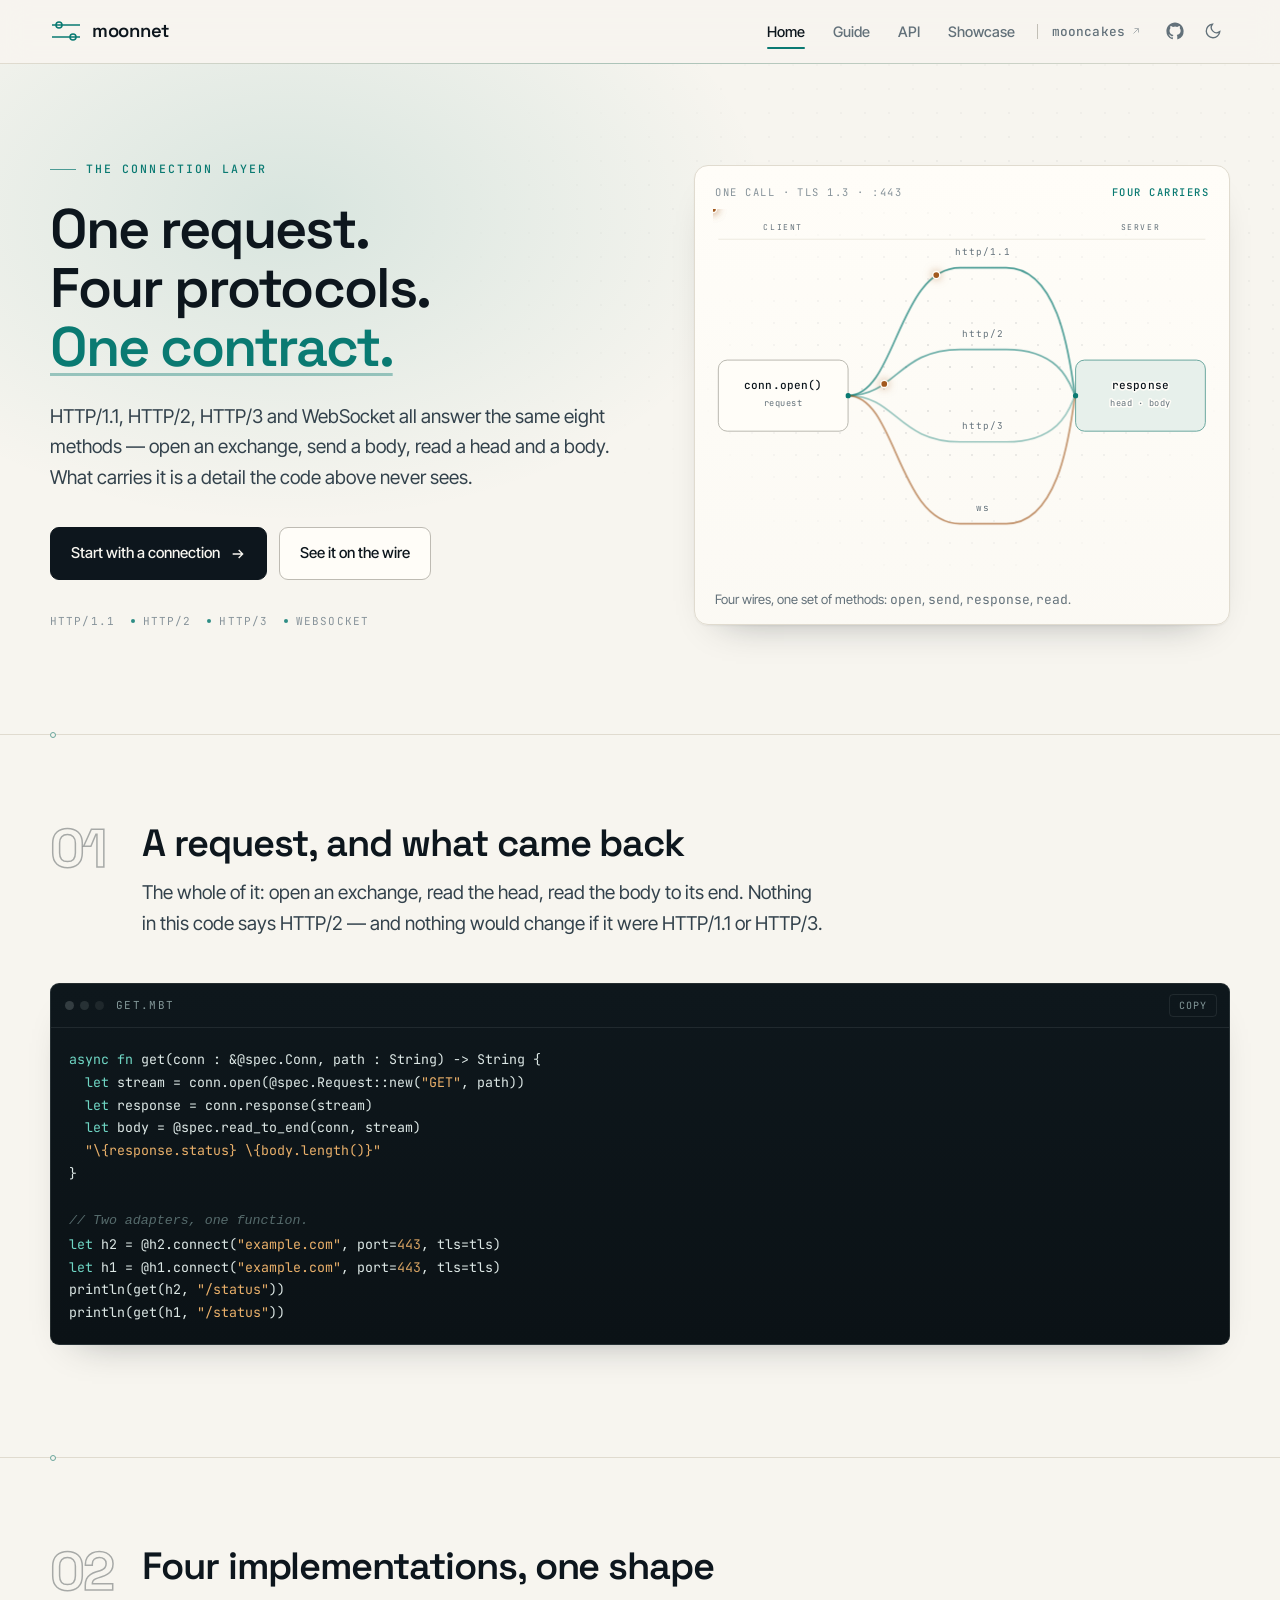
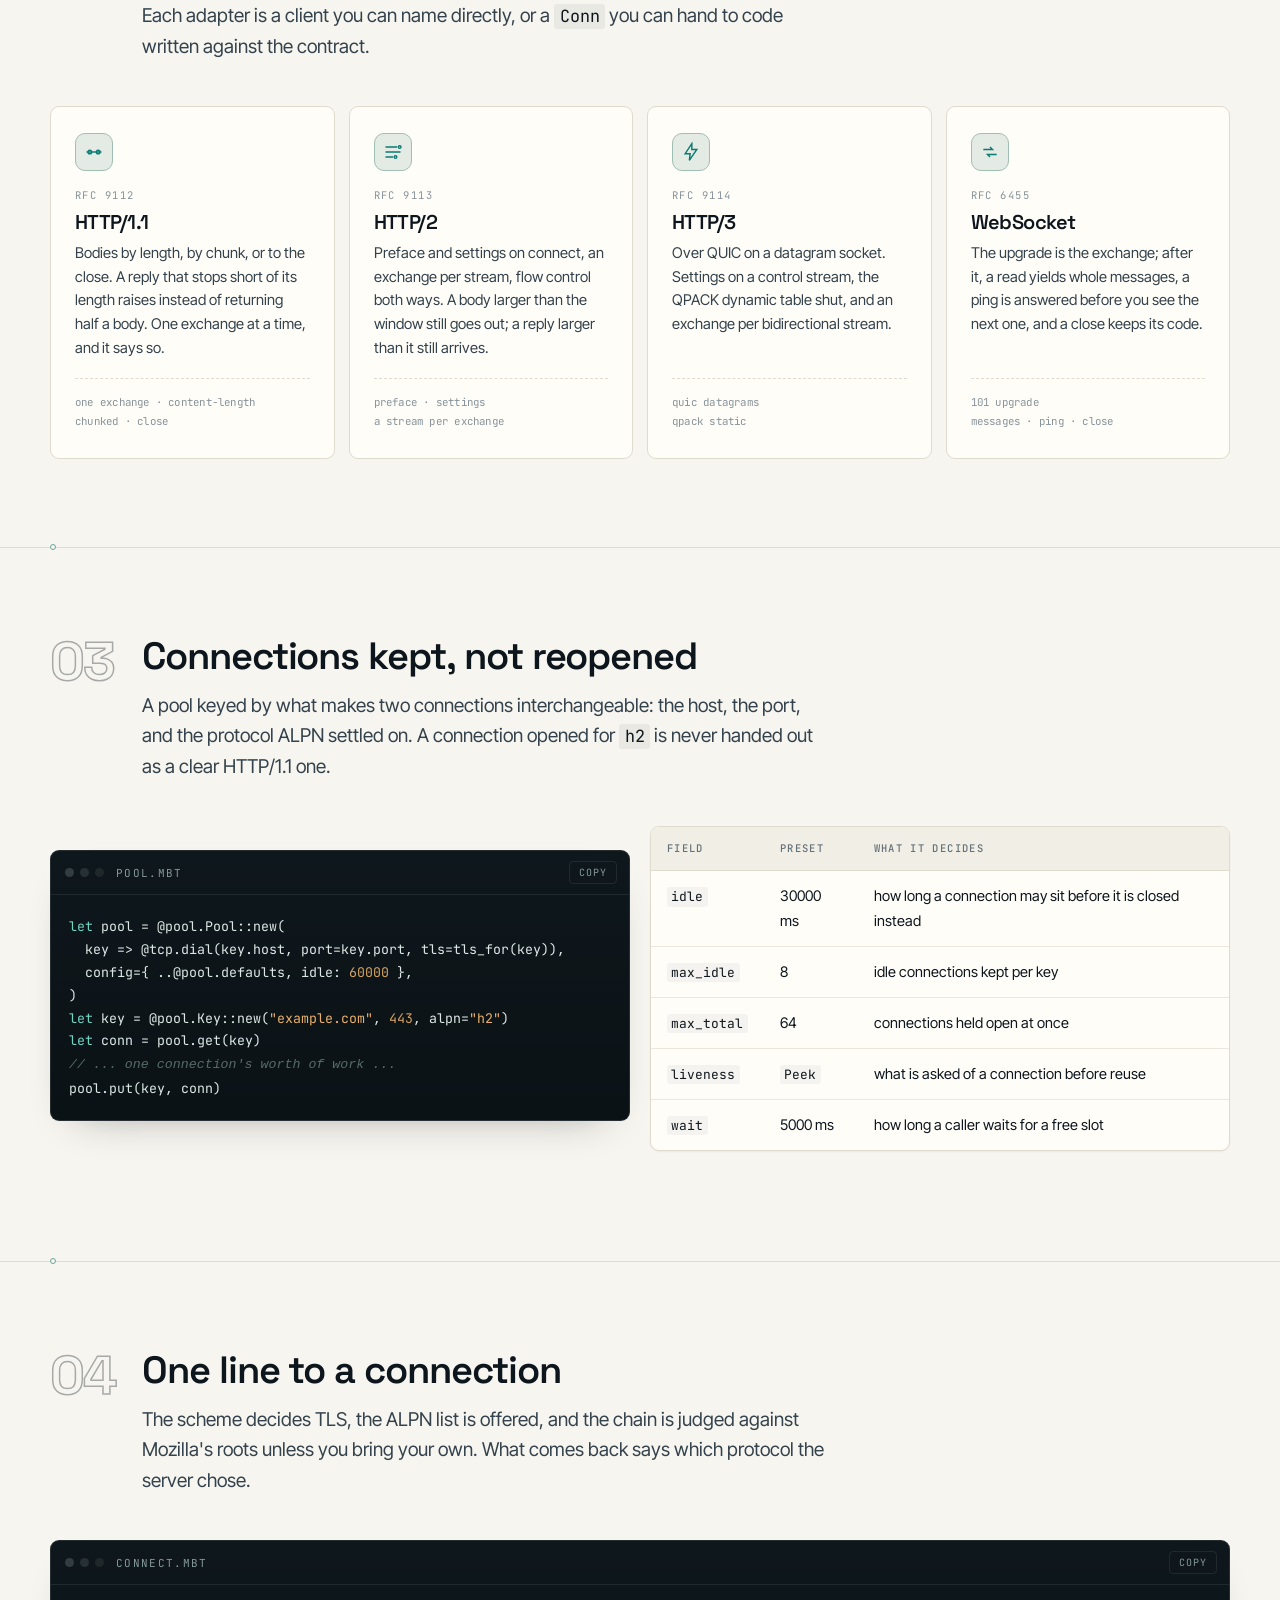
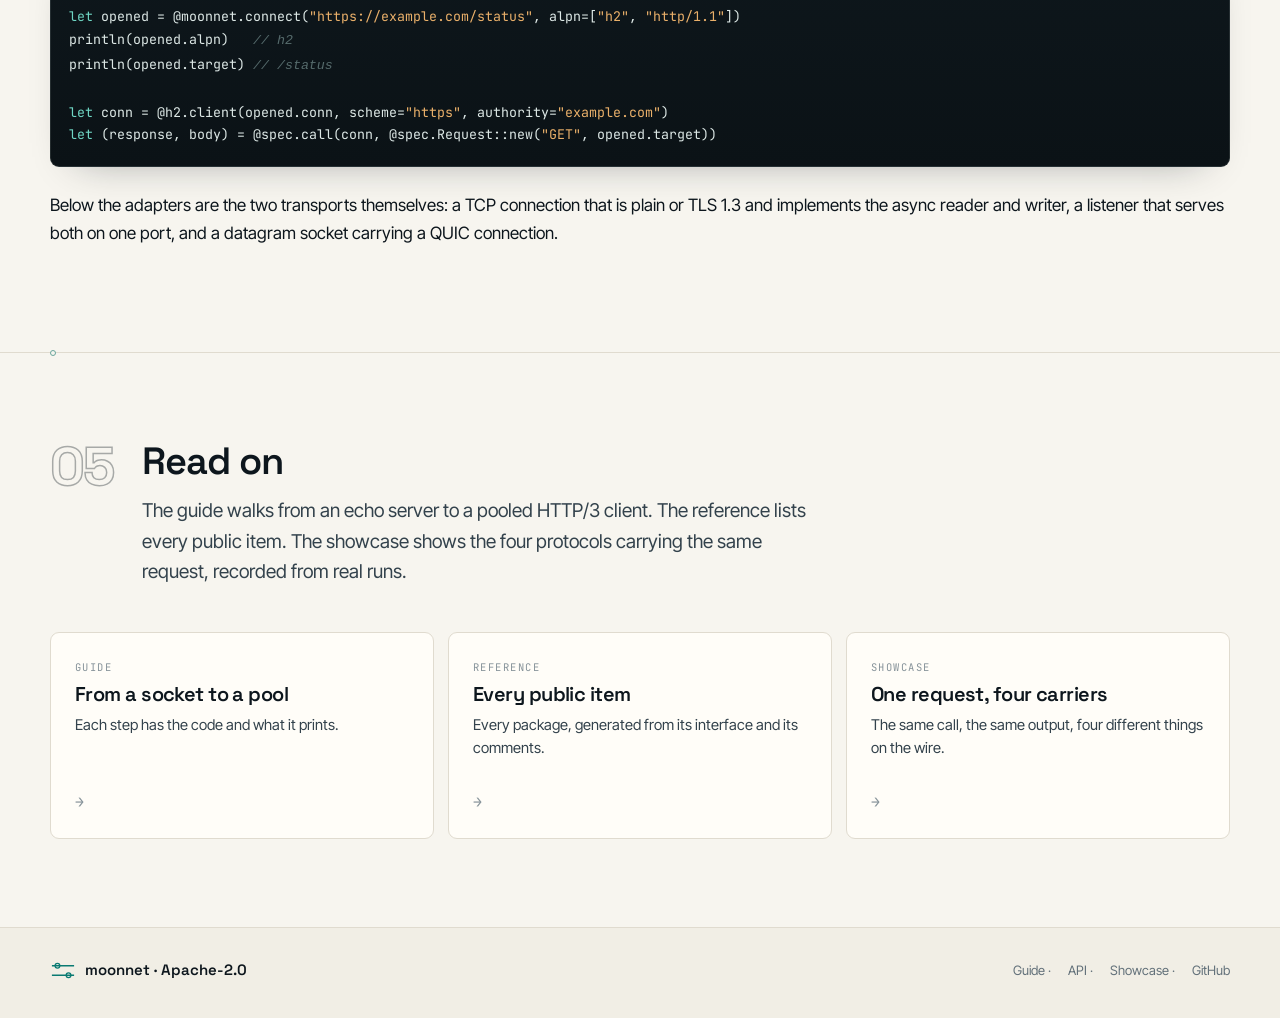
==== commit 6965653e: "docs(moonnet): the details that make the site hold together. The outbound link in the header sat at " ====
--- a/docs/index.html
+++ b/docs/index.html
@@ -27,7 +27,7 @@
     <a class="nav__link" href="guide.html">Guide</a>
     <a class="nav__link" href="api.html">API</a>
     <a class="nav__link" href="showcase.html">Showcase</a>
-    <a class="nav__link nav__link--ext" href="https://mooncakes.io/docs/moonbitstack/moonnet">mooncakes</a>
+    <a class="nav__link nav__link--ext" href="https://mooncakes.io/docs/moonbitstack/moonnet" title="mooncakes.io">mooncakes<svg class="nav__ext" viewBox="0 0 24 24" fill="none" stroke="currentColor" stroke-width="2" aria-hidden="true"><path d="M7 17 17 7M9 7h8v8"/></svg></a>
     <a class="nav__icon" href="https://github.com/moonbitstack/moonnet" aria-label="GitHub repository" title="GitHub">
       <svg viewBox="0 0 24 24" fill="currentColor" aria-hidden="true"><path d="M12 .5C5.73.5.5 5.73.5 12a11.5 11.5 0 0 0 7.86 10.92c.58.1.79-.25.79-.56v-2c-3.2.7-3.88-1.37-3.88-1.37-.53-1.34-1.3-1.7-1.3-1.7-1.06-.72.08-.71.08-.71 1.17.08 1.79 1.2 1.79 1.2 1.04 1.79 2.73 1.27 3.4.97.1-.76.41-1.27.74-1.56-2.55-.29-5.23-1.28-5.23-5.7 0-1.26.45-2.29 1.19-3.1-.12-.29-.52-1.46.11-3.05 0 0 .97-.31 3.18 1.18a11 11 0 0 1 5.8 0c2.2-1.49 3.17-1.18 3.17-1.18.63 1.59.23 2.76.11 3.05.74.81 1.19 1.84 1.19 3.1 0 4.43-2.69 5.41-5.25 5.69.42.36.79 1.08.79 2.18v3.23c0 .31.21.67.8.56A11.5 11.5 0 0 0 23.5 12C23.5 5.73 18.27.5 12 .5Z"/></svg>
     </a>
@@ -58,7 +58,7 @@
       </div>
 
       <figure class="fan" aria-label="One call through four protocols, and one reply">
-        <div class="fan__head"><span>one call<i class="fan__tls"> · tls 1.3</i></span><b>four carriers</b></div>
+        <div class="fan__head"><span>one call<i class="fan__tls"> · tls 1.3 · :443</i></span><b>four carriers</b></div>
         <svg viewBox="0 0 560 420" role="img" aria-label="A call leaves one client node, travels along four lanes labelled HTTP/1.1, HTTP/2, HTTP/3 and WebSocket, and arrives at one server node as a single reply.">
           <text class="side" x="79" y="24" text-anchor="middle">CLIENT</text>
           <text class="side" x="481" y="24" text-anchor="middle">SERVER</text>
@@ -80,22 +80,22 @@
           <path id="lane3" class="lane lane-3" d="M152 210 C 206 210, 208 262, 278 262 H 330 C 400 262, 404 210, 408 210"/>
           <path id="lane4" class="lane lane-4" d="M152 210 C 206 210, 208 354, 278 354 H 330 C 400 354, 404 210, 408 210"/>
 
-          <circle class="pkt" r="3.4">
+          <circle class="pkt" r="4">
             <animateMotion dur="5.5s" begin="0s" repeatCount="indefinite" calcMode="linear">
               <mpath href="#lane1"/>
             </animateMotion>
           </circle>
-          <circle class="pkt" r="3.4">
+          <circle class="pkt" r="4">
             <animateMotion dur="5.5s" begin="1.4s" repeatCount="indefinite" calcMode="linear">
               <mpath href="#lane2"/>
             </animateMotion>
           </circle>
-          <circle class="pkt" r="3.4">
+          <circle class="pkt" r="4">
             <animateMotion dur="5.5s" begin="2.8s" repeatCount="indefinite" calcMode="linear">
               <mpath href="#lane3"/>
             </animateMotion>
           </circle>
-          <circle class="pkt" r="3.4">
+          <circle class="pkt" r="4">
             <animateMotion dur="5.5s" begin="4.2s" repeatCount="indefinite" calcMode="linear">
               <mpath href="#lane4"/>
             </animateMotion>
@@ -105,8 +105,8 @@
           <circle cx="408" cy="210" r="3" fill="var(--signal)"/>
 
           <text class="tag" x="304" y="52" text-anchor="middle">http/1.1</text>
-          <text class="tag" x="304" y="144" text-anchor="middle">h2</text>
-          <text class="tag" x="304" y="248" text-anchor="middle">h3</text>
+          <text class="tag" x="304" y="144" text-anchor="middle">http/2</text>
+          <text class="tag" x="304" y="248" text-anchor="middle">http/3</text>
           <text class="tag" x="304" y="340" text-anchor="middle">ws</text>
         </svg>
         <figcaption>Four wires, one set of methods: <code>open</code>, <code>send</code>, <code>response</code>, <code>read</code>.</figcaption>
@@ -258,17 +258,17 @@
         </div>
       </div>
       <div class="cards">
-        <a class="card" href="guide.html" style="text-decoration:none">
+        <a class="card card--link" href="guide.html">
           <div class="card__label">Guide</div>
           <h3>From a socket to a pool</h3>
           <p>Each step has the code and what it prints.</p>
         </a>
-        <a class="card" href="api.html" style="text-decoration:none">
+        <a class="card card--link" href="api.html">
           <div class="card__label">Reference</div>
           <h3>Every public item</h3>
           <p>Every package, generated from its interface and its comments.</p>
         </a>
-        <a class="card" href="showcase.html" style="text-decoration:none">
+        <a class="card card--link" href="showcase.html">
           <div class="card__label">Showcase</div>
           <h3>One request, four carriers</h3>
           <p>The same call, the same output, four different things on the wire.</p>
--- a/docs/assets/css/style.css
+++ b/docs/assets/css/style.css
@@ -80,6 +80,11 @@
   box-sizing: border-box;
 }
 
+/* A figure is a panel here, not a quotation from a book: no UA margin, no stray 40px. */
+figure {
+  margin: 0;
+}
+
 html {
   scroll-behavior: smooth;
   -webkit-text-size-adjust: 100%;
@@ -128,25 +133,52 @@
   html.at-top::-webkit-scrollbar-thumb {
     background-color: transparent;
   }
-  .scroll::-webkit-scrollbar,
-  .toc::-webkit-scrollbar {
+  .toc::-webkit-scrollbar,
+  .codeblock pre::-webkit-scrollbar,
+  .table-wrap::-webkit-scrollbar,
+  .figure pre::-webkit-scrollbar {
     width: 10px;
     height: 10px;
   }
-  .scroll::-webkit-scrollbar-track,
-  .toc::-webkit-scrollbar-track {
+  .toc::-webkit-scrollbar-track,
+  .codeblock pre::-webkit-scrollbar-track,
+  .table-wrap::-webkit-scrollbar-track,
+  .figure pre::-webkit-scrollbar-track {
     background: transparent;
   }
-  .scroll::-webkit-scrollbar-thumb,
-  .toc::-webkit-scrollbar-thumb {
+  .toc::-webkit-scrollbar-thumb,
+  .codeblock pre::-webkit-scrollbar-thumb,
+  .table-wrap::-webkit-scrollbar-thumb,
+  .figure pre::-webkit-scrollbar-thumb {
     border: 3px solid transparent;
     border-radius: 99px;
     background-clip: content-box;
     background-color: color-mix(in srgb, var(--ink) 14%, transparent);
   }
-  .scroll:hover::-webkit-scrollbar-thumb,
-  .toc:hover::-webkit-scrollbar-thumb {
+  /* At rest the sidebar's thumb is hidden: a long thin bar under the list reads as a rule, not
+     as a scrollbar. It comes back under the pointer and under the keyboard, where it means
+     something. */
+  .toc::-webkit-scrollbar-thumb {
+    background-color: transparent;
+  }
+  .toc:hover::-webkit-scrollbar-thumb,
+  .toc:focus-within::-webkit-scrollbar-thumb {
+    background-color: color-mix(in srgb, var(--ink) 22%, transparent);
+  }
+
+  .toc:hover::-webkit-scrollbar-thumb,
+  .codeblock pre:hover::-webkit-scrollbar-thumb,
+  .table-wrap:hover::-webkit-scrollbar-thumb,
+  .figure pre:hover::-webkit-scrollbar-thumb {
     background-color: color-mix(in srgb, var(--ink) 34%, transparent);
+  }
+
+  /* On the dark panels the thumb has to come from the code ink, not from the page's. */
+  .codeblock pre::-webkit-scrollbar-thumb {
+    background-color: rgba(221, 232, 230, 0.18);
+  }
+  .codeblock pre:hover::-webkit-scrollbar-thumb {
+    background-color: rgba(221, 232, 230, 0.34);
   }
 }
 
@@ -163,6 +195,34 @@
 ::selection {
   background: color-mix(in srgb, var(--signal) 85%, transparent);
   color: var(--paper);
+}
+
+/* The chrome is for clicking: a drag that starts on the header, a tab or a button should not
+   leave a selection smeared across the interface. Prose, code and tables stay selectable, so
+   what the page says can still be copied. */
+.nav,
+.nav__link,
+.nav__icon,
+.btn,
+.tabs,
+.tab,
+.stepper,
+.toc,
+.pkg-index,
+.eyebrow,
+.card__label,
+.codeblock__bar,
+.fan svg,
+.trace li::before {
+  -webkit-user-select: none;
+  user-select: none;
+}
+
+button,
+.tab,
+.btn {
+  touch-action: manipulation;
+  -webkit-tap-highlight-color: transparent;
 }
 
 a {
@@ -175,6 +235,12 @@
 a:hover {
   color: var(--signal);
   text-decoration-color: currentColor;
+}
+
+:focus-visible {
+  outline: 2px solid var(--signal);
+  outline-offset: 2px;
+  border-radius: 3px;
 }
 
 .skip {
@@ -286,11 +352,48 @@
   background: var(--signal);
 }
 
+/* The one item that leaves the site. It used to sit at the quietest grey in the palette, which
+   read as disabled rather than as a link; the divider and the arrow say "outbound" instead. */
 .nav__link--ext {
-  font-family: var(--mono);
-  font-size: 12.5px;
+  display: inline-flex;
+  align-items: center;
+  gap: 5px;
+  margin-left: 6px;
+  padding-left: 15px;
+  font-family: var(--mono);
+  font-size: 12.8px;
   letter-spacing: 0.01em;
-  color: var(--muted-2);
+  color: var(--muted);
+}
+
+.nav__link--ext::before {
+  content: "";
+  position: absolute;
+  left: 0;
+  top: 50%;
+  width: 1px;
+  height: 15px;
+  margin-top: -7.5px;
+  background: color-mix(in srgb, var(--ink) 14%, var(--line));
+}
+
+.nav__link--ext:hover {
+  color: var(--ink);
+}
+
+.nav__ext {
+  width: 12px;
+  height: 12px;
+  flex: none;
+  opacity: 0.5;
+  transition:
+    opacity 0.16s ease,
+    transform 0.16s ease;
+}
+
+.nav__link--ext:hover .nav__ext {
+  opacity: 1;
+  transform: translate(1px, -1px);
 }
 
 .nav__icon {
@@ -374,15 +477,16 @@
   font-family: var(--mono);
 }
 
+/* Inline code reads as code, not as a key cap: a tint of ink, no border, no lift. */
 p code,
 li code,
 td code,
 dd code {
   font-size: 0.885em;
-  padding: 0.1em 0.38em;
-  border: 1px solid var(--line);
-  border-radius: 4px;
-  background: var(--paper-2);
+  padding: 0.08em 0.34em;
+  border: 0;
+  border-radius: 3px;
+  background: color-mix(in srgb, var(--ink) 5.5%, transparent);
   color: var(--ink);
   overflow-wrap: anywhere;
 }
@@ -551,6 +655,8 @@
 
 .fan {
   position: relative;
+  overflow: hidden;
+  width: 100%;
   border: 1px solid var(--line);
   border-radius: var(--r-lg);
   background:
@@ -559,6 +665,29 @@
   padding: 18px 18px 14px;
 }
 
+/* A panel of its own graph paper: the diagram sits on a plot, not on a blank card. */
+.fan::before {
+  content: "";
+  position: absolute;
+  inset: 46px 12px 38px;
+  z-index: 0;
+  background-image: radial-gradient(
+    circle at 1px 1px,
+    color-mix(in srgb, var(--ink) 15%, transparent) 1px,
+    transparent 0
+  );
+  background-size: 22px 22px;
+  -webkit-mask-image: radial-gradient(ellipse at 50% 46%, #000 0%, transparent 76%);
+  mask-image: radial-gradient(ellipse at 50% 46%, #000 0%, transparent 76%);
+  opacity: 0.8;
+  pointer-events: none;
+}
+
+.fan > * {
+  position: relative;
+  z-index: 1;
+}
+
 .fan__head {
   display: flex;
   align-items: center;
@@ -594,18 +723,18 @@
 }
 
 .fan svg .node rect {
-  fill: var(--paper);
-  stroke: color-mix(in srgb, var(--ink) 14%, var(--line));
+  fill: var(--paper-2);
+  stroke: color-mix(in srgb, var(--ink) 22%, var(--line));
 }
 
 .fan svg .node--signal rect {
-  stroke: color-mix(in srgb, var(--signal) 55%, var(--line));
-  fill: color-mix(in srgb, var(--signal) 7%, var(--paper));
+  stroke: color-mix(in srgb, var(--signal) 62%, var(--line));
+  fill: color-mix(in srgb, var(--signal) 10%, var(--paper-2));
 }
 
 .fan svg .lane {
   fill: none;
-  stroke-width: 1.7;
+  stroke-width: 1.9;
   stroke-linecap: round;
   opacity: 0;
   animation: draw 1.1s cubic-bezier(0.22, 1, 0.36, 1) forwards;
@@ -616,15 +745,16 @@
   animation-delay: 0.1s;
 }
 .fan svg .lane-2 {
-  stroke: color-mix(in srgb, var(--signal) 50%, var(--amber));
+  stroke: color-mix(in srgb, var(--signal) 56%, transparent);
   animation-delay: 0.2s;
 }
 .fan svg .lane-3 {
-  stroke: color-mix(in srgb, var(--amber) 72%, transparent);
+  stroke: color-mix(in srgb, var(--signal) 40%, transparent);
   animation-delay: 0.3s;
 }
+/* WebSocket is not another version of HTTP, so it is not another shade of the same colour. */
 .fan svg .lane-4 {
-  stroke: color-mix(in srgb, var(--muted) 85%, transparent);
+  stroke: color-mix(in srgb, var(--amber) 62%, transparent);
   animation-delay: 0.4s;
 }
 
@@ -642,23 +772,37 @@
 
 .fan svg .pkt {
   fill: var(--amber);
-  filter: drop-shadow(0 0 5px color-mix(in srgb, var(--amber) 55%, transparent));
+  stroke: var(--paper-2);
+  stroke-width: 1.6;
+  filter: drop-shadow(0 0 5px color-mix(in srgb, var(--amber) 50%, transparent));
 }
 
 .fan svg .tag {
-  font-size: 11px;
-  letter-spacing: 0.12em;
+  font-size: 10.5px;
+  letter-spacing: 0.1em;
   fill: var(--muted);
 }
 
+/* A label that sits over its lane is given a halo of the panel's paper, so the line passes
+   behind the word instead of through it. */
+.fan svg .tag,
+.fan svg .side,
+.fan svg .node-title,
+.fan svg .node-sub {
+  paint-order: stroke;
+  stroke: var(--paper-2);
+  stroke-width: 3.5px;
+  stroke-linejoin: round;
+}
+
 .fan svg .node-title {
-  font-size: 12px;
+  font-size: 12.5px;
   font-weight: 500;
   letter-spacing: 0.01em;
 }
 
 .fan svg .node-sub {
-  font-size: 9.5px;
+  font-size: 9.8px;
   letter-spacing: 0.06em;
   fill: var(--muted);
 }
@@ -722,10 +866,27 @@
 
 .section__head {
   display: grid;
-  grid-template-columns: 104px minmax(0, 1fr);
+  grid-template-columns: 64px minmax(0, 1fr);
   gap: 28px;
   margin-bottom: 44px;
   align-items: start;
+}
+
+/* Wide enough for a real gutter: the numeral moves out into it, so the heading and the body
+   below it begin on the same line instead of the heading being indented by a column that is
+   mostly empty. */
+@media (width >= 1440px) {
+  .section__head {
+    display: block;
+    position: relative;
+  }
+
+  .section__no {
+    position: absolute;
+    right: calc(100% + 22px);
+    top: -6px;
+    font-size: 48px;
+  }
 }
 
 .section__no {
@@ -753,7 +914,8 @@
 
 .card {
   position: relative;
-  display: block;
+  display: flex;
+  flex-direction: column;
   padding: 26px 24px 28px;
   border: 1px solid var(--line);
   border-radius: var(--r-md);
@@ -783,11 +945,19 @@
   border-radius: 10px;
   background: color-mix(in srgb, var(--signal) 8%, var(--paper));
   color: var(--signal);
+  transition:
+    border-color 0.18s ease,
+    background 0.18s ease;
 }
 
 .card__icon svg {
   width: 20px;
   height: 20px;
+}
+
+.card:hover .card__icon {
+  border-color: color-mix(in srgb, var(--signal) 58%, var(--line));
+  background: color-mix(in srgb, var(--signal) 13%, var(--paper));
 }
 
 .card__label {
@@ -805,15 +975,35 @@
 }
 
 .card p {
-  margin: 0;
+  margin: 0 0 18px;
   font-size: 14.8px;
   line-height: 1.6;
   color: var(--ink-2);
 }
 
+/* A card that is a way out, rather than a note: the arrow waits at the foot of the tile, so a
+   short caption and a long one still give the row a bottom line. */
+.card--link::after {
+  content: "\2192";
+  margin-top: auto;
+  padding-top: 16px;
+  font-family: var(--mono);
+  font-size: 15px;
+  line-height: 1;
+  color: var(--muted-2);
+  transition:
+    color 0.16s ease,
+    transform 0.16s ease;
+}
+
+.card--link:hover::after {
+  color: var(--signal);
+  transform: translateX(3px);
+}
+
 .card__meta {
-  margin-top: 16px;
-  padding-top: 12px;
+  margin-top: auto;
+  padding-top: 14px;
   border-top: 1px dashed var(--line);
   font-family: var(--mono);
   font-size: 10.8px;
@@ -995,7 +1185,7 @@
 
 .docs {
   display: grid;
-  grid-template-columns: 236px minmax(0, 1fr);
+  grid-template-columns: 270px minmax(0, 1fr);
   gap: 60px;
   padding: 56px 0 96px;
   align-items: start;
@@ -1006,9 +1196,11 @@
   top: calc(var(--nav-h) + 24px);
   align-self: start;
   max-height: calc(100vh - var(--nav-h) - 48px);
+  /* The sidebar is a scroll container, and a scroll container clips: the rail's own margin is
+     given back as padding so the accent can sit in the gutter without being cut off. */
+  margin-left: -16px;
   overflow-y: auto;
-  padding: 0 10px 24px 18px;
-  border-left: 1px solid var(--line);
+  padding: 0 10px 24px 16px;
   font-size: 13.5px;
 }
 
@@ -1024,10 +1216,11 @@
 .toc a::before {
   content: "";
   position: absolute;
-  left: -19px;
-  top: 6px;
-  bottom: 6px;
-  width: 1px;
+  left: -13px;
+  top: 5px;
+  bottom: 5px;
+  width: 2px;
+  border-radius: 2px;
   background: var(--signal);
   opacity: 0;
   transition: opacity 0.14s ease;
@@ -1047,9 +1240,7 @@
 }
 
 .toc__pkg {
-  display: flex;
-  align-items: center;
-  gap: 7px;
+  display: block;
   margin-top: 18px;
   font-family: var(--mono);
   font-size: 11.5px;
@@ -1057,15 +1248,7 @@
   color: var(--ink) !important;
 }
 
-.toc__pkg::before {
-  content: "";
-  width: 4px;
-  height: 4px;
-  border-radius: 50%;
-  background: var(--signal);
-  opacity: 0.7;
-  flex: none;
-}
+
 
 .toc__pkg:first-child {
   margin-top: 0;
@@ -1077,7 +1260,7 @@
 }
 
 .toc-sub--deep {
-  padding-left: 22px !important;
+  padding-left: 24px !important;
   font-size: 12.3px;
   color: var(--muted-2) !important;
 }
@@ -1177,7 +1360,7 @@
   content: "";
   position: absolute;
   left: -50px;
-  top: 30px;
+  top: 29px;
   width: 9px;
   height: 9px;
   border: 1px solid color-mix(in srgb, var(--signal) 65%, var(--line));
@@ -1191,7 +1374,7 @@
   left: -84px;
   width: 26px;
   text-align: right;
-  top: 24px;
+  top: 25px;
   font-family: var(--mono);
   font-size: 12px;
   font-weight: 400;
@@ -1200,11 +1383,11 @@
 }
 
 .page-guide .content h2:first-of-type::before {
-  top: 2px;
+  top: 3px;
 }
 
 .page-guide .content h2:first-of-type::after {
-  top: 8px;
+  top: 7px;
 }
 
 .note {
@@ -1244,17 +1427,6 @@
   max-width: none;
 }
 
-.note--warn {
-  border-color: color-mix(in srgb, var(--amber) 30%, var(--line));
-  border-left-color: var(--amber);
-  background: color-mix(in srgb, var(--amber) 8%, var(--paper));
-}
-
-.note--warn::before {
-  content: "!";
-  background: var(--amber);
-  font-style: normal;
-}
 
 /* ---- API --------------------------------------------------------------- */
 
@@ -1289,6 +1461,8 @@
   color: var(--signal);
 }
 
+/* Both pages share the sidebar measure, so the title of one lines up with the title of the
+   other when a reader moves between them. */
 .page-api .docs {
   grid-template-columns: 270px minmax(0, 1fr);
 }
@@ -1336,6 +1510,7 @@
   position: relative;
   padding: 14px 0 15px 19px;
   border-bottom: 1px solid var(--line-2);
+  transition: background 0.16s ease;
 }
 
 .api-item:last-child {
@@ -1350,19 +1525,32 @@
   bottom: 20px;
   width: 1px;
   background: var(--line);
+  transition: background 0.16s ease;
+}
+
+.api-item:hover {
+  background: linear-gradient(
+    90deg,
+    color-mix(in srgb, var(--signal) 5%, transparent),
+    transparent 70%
+  );
+}
+
+.api-item:hover::before {
+  background: color-mix(in srgb, var(--signal) 60%, var(--line));
 }
 
 .api-sig {
   font-family: var(--mono);
-  font-size: 13.2px;
+  font-size: 13.6px;
   line-height: 1.65;
   color: var(--ink);
   overflow-wrap: anywhere;
 }
 
 .api-sig .kw {
-  color: var(--muted-2);
-  font-size: 12.2px;
+  color: var(--muted);
+  font-size: 12.4px;
 }
 
 .api-sig .fn {
@@ -1455,56 +1643,6 @@
   display: none;
 }
 
-.terminal {
-  border: 1px solid color-mix(in srgb, var(--code-ink) 12%, transparent);
-  border-radius: var(--r-md);
-  background: linear-gradient(180deg, var(--code-bg-2), var(--code-bg));
-  box-shadow: var(--shadow-2);
-  margin: 18px 0 4px;
-  overflow: hidden;
-}
-
-.terminal__bar {
-  display: flex;
-  align-items: center;
-  gap: 8px;
-  padding: 10px 14px;
-  border-bottom: 1px solid var(--code-line);
-  font-family: var(--mono);
-  font-size: 10.5px;
-  letter-spacing: 0.12em;
-  text-transform: uppercase;
-  color: var(--code-dim);
-}
-
-.terminal__dot {
-  width: 9px;
-  height: 9px;
-  border-radius: 50%;
-  background: color-mix(in srgb, var(--code-ink) 16%, transparent);
-  flex: none;
-}
-
-.terminal__bar .path {
-  margin-left: 10px;
-}
-
-.terminal pre {
-  margin: 0;
-  padding: 18px;
-  overflow-x: auto;
-  color: var(--code-ink);
-  font-size: 13px;
-  line-height: 1.75;
-}
-
-.terminal .prompt {
-  color: var(--code-key);
-}
-
-.terminal .say {
-  color: var(--code-str);
-}
 
 .two {
   display: grid;
@@ -1799,8 +1937,32 @@
     align-self: center;
   }
 
+  .nav__link--ext {
+    margin: 6px 0 0;
+    padding-left: 8px;
+  }
+
+  .nav__link--ext::before {
+    left: 8px;
+    right: 8px;
+    top: 0;
+    width: auto;
+    height: 1px;
+    margin: 0;
+  }
+
   .hero h1 {
     font-size: clamp(34px, 9vw, 44px);
+  }
+
+  .hero__actions {
+    flex-direction: column;
+    align-items: stretch;
+    gap: 10px;
+  }
+
+  .hero__actions .btn {
+    justify-content: center;
   }
 
   /* At this width the diagram is a third of its size, so the small print is dropped and the
@@ -1841,8 +2003,7 @@
     font-size: 40px;
   }
 
-  .codeblock pre,
-  .terminal pre {
+  .codeblock pre {
     font-size: 12.3px;
   }
 
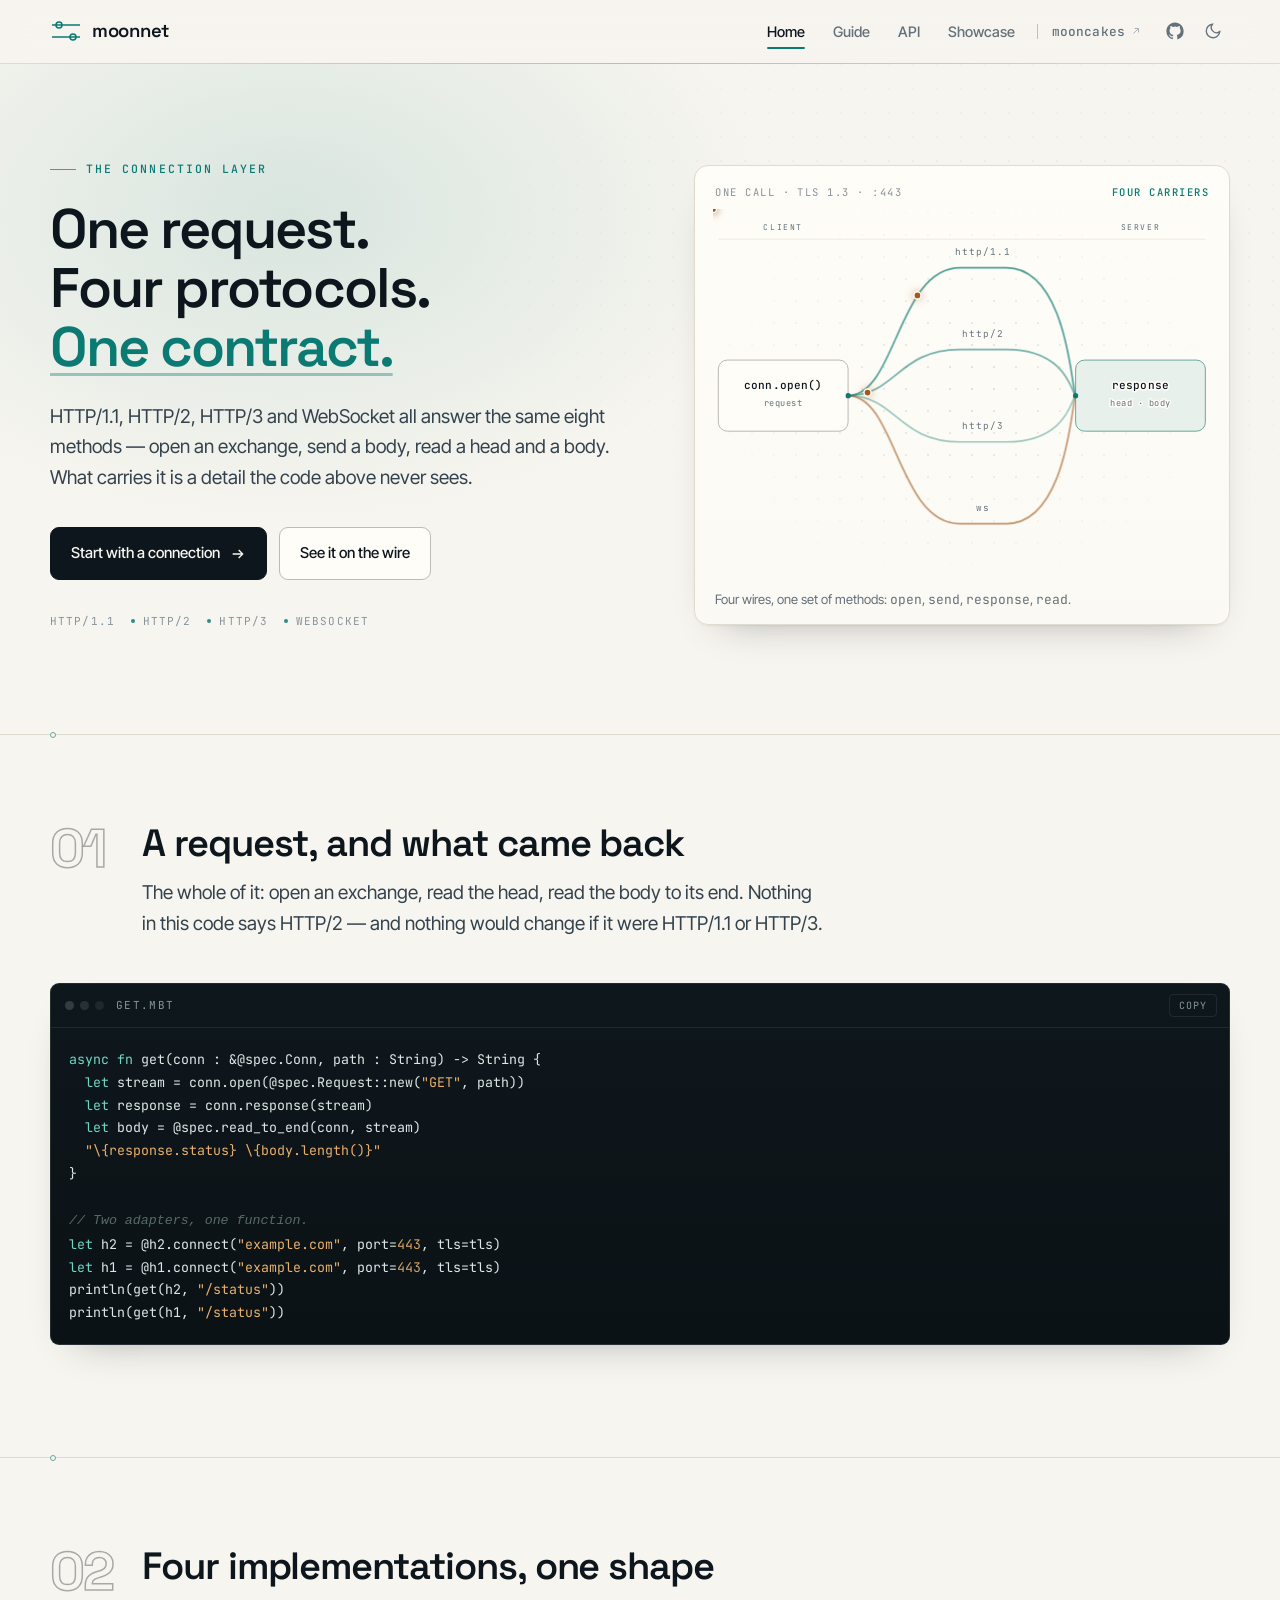
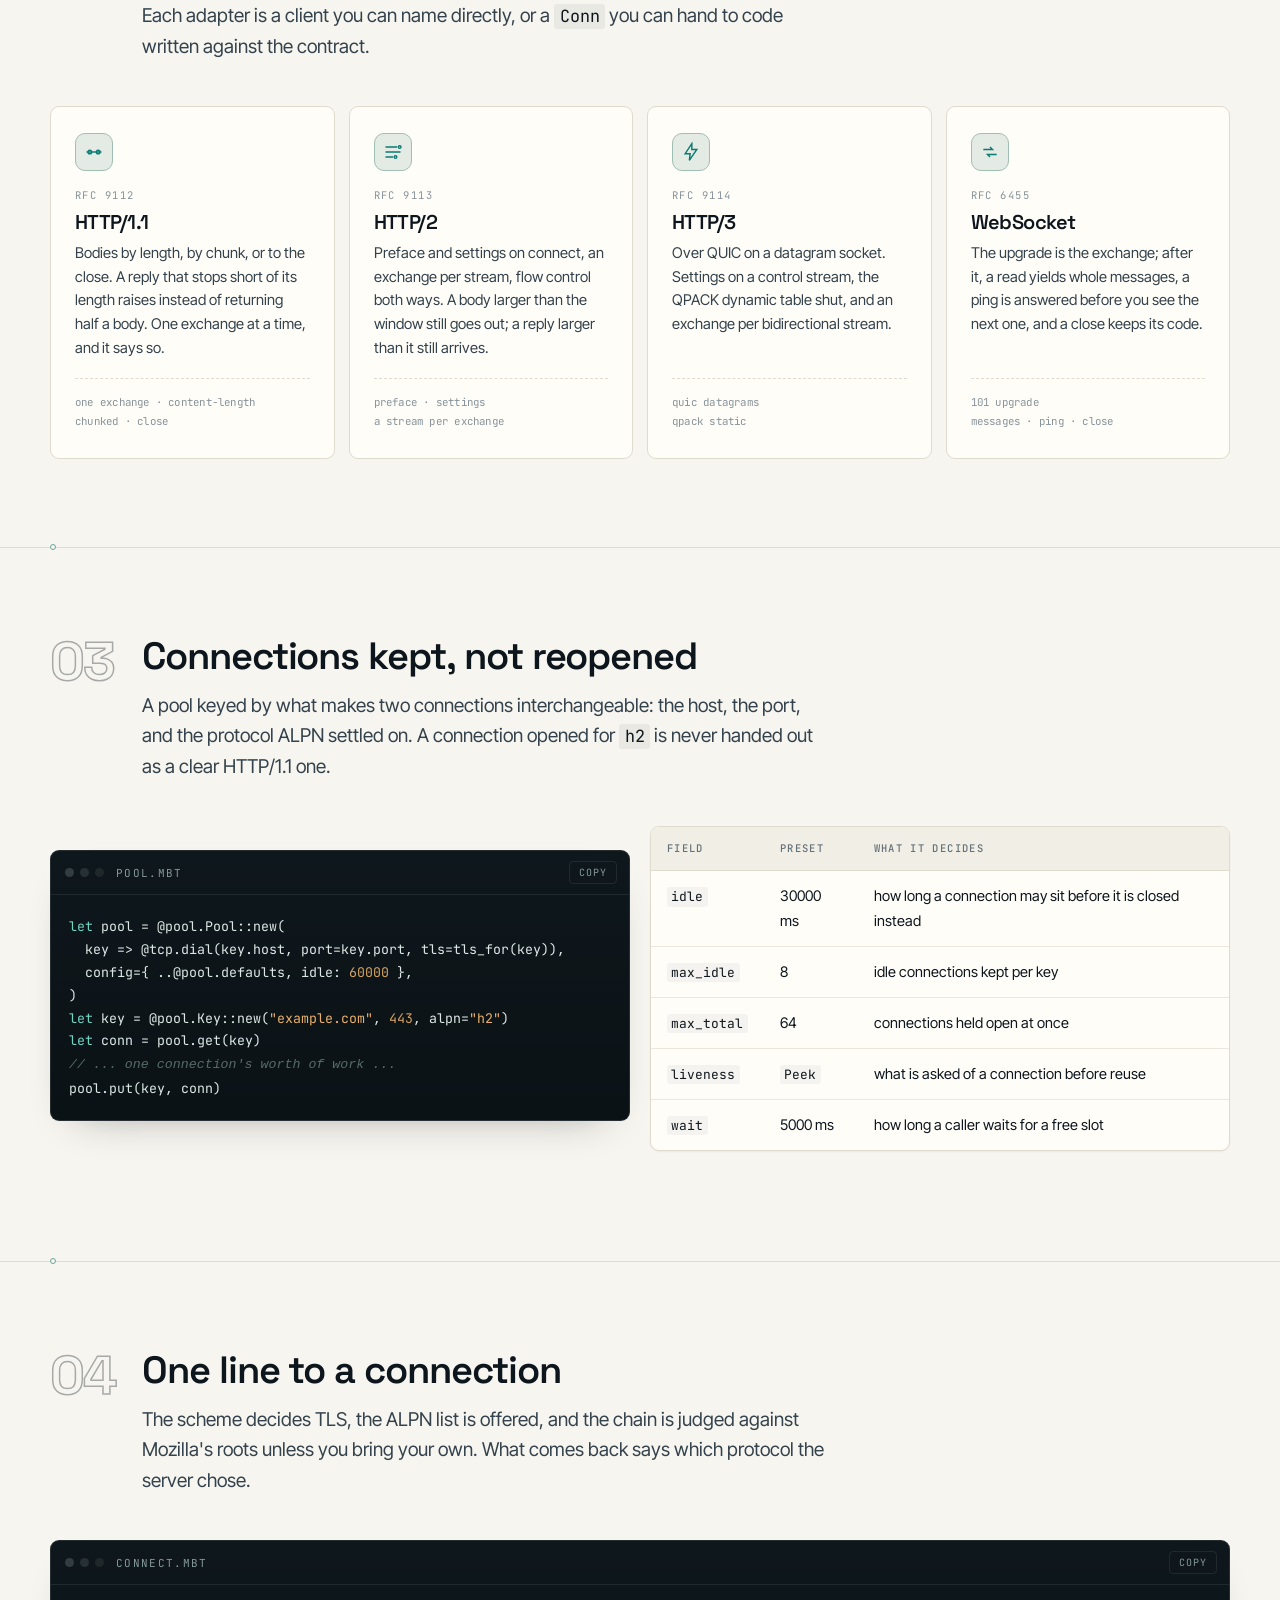
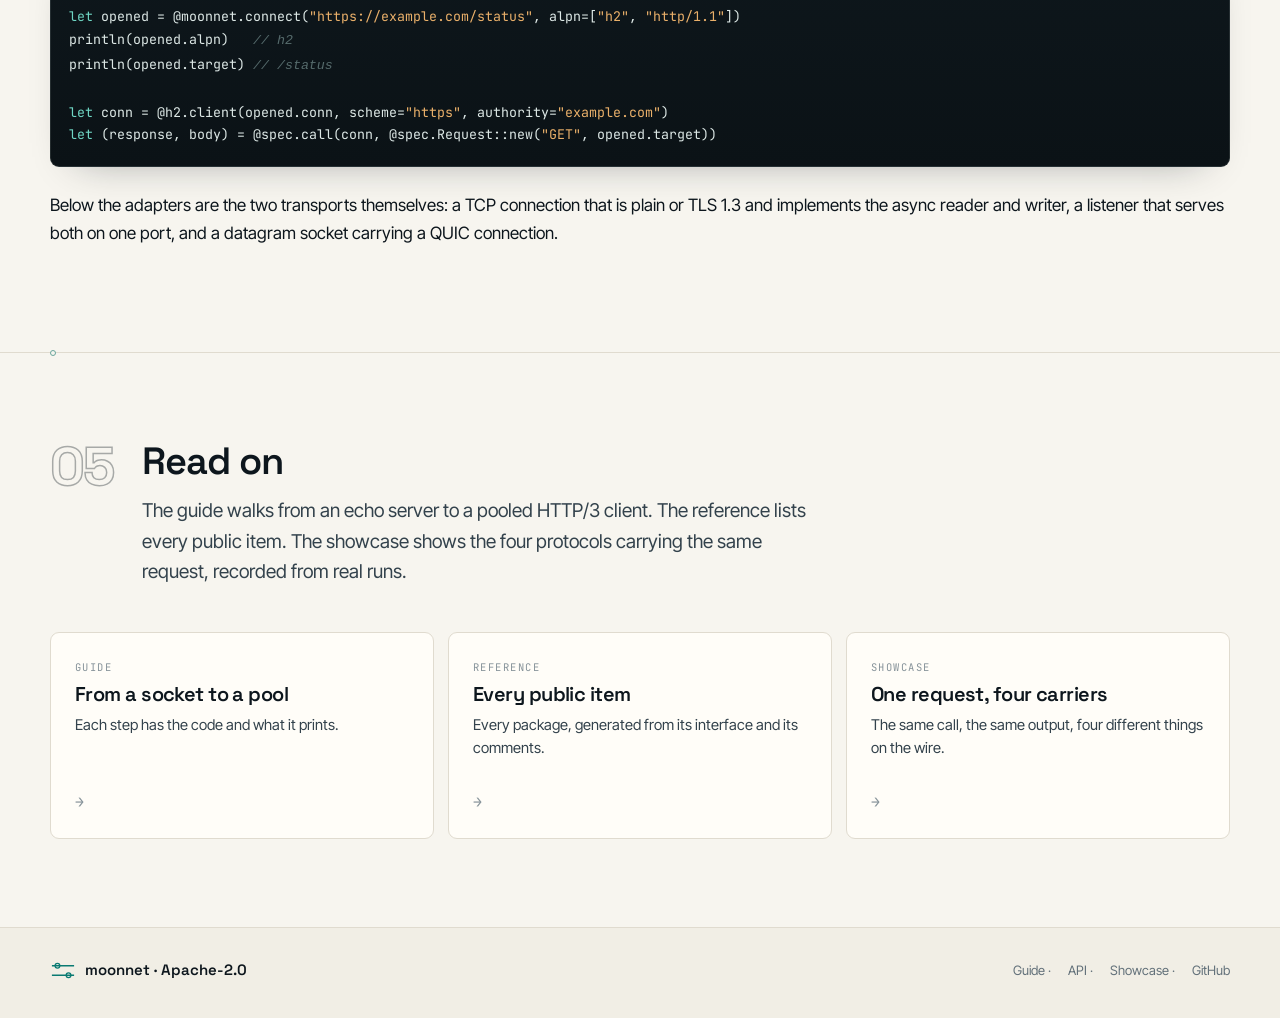
==== commit f037cf78: "docs(moonnet): the theme follows the machine until the reader says otherwise. The first visit did re" ====
--- a/docs/index.html
+++ b/docs/index.html
@@ -3,6 +3,17 @@
 <head>
 <meta charset="utf-8">
 <meta name="viewport" content="width=device-width, initial-scale=1">
+<script>
+  // The system decides until the reader does, and it is decided before the first paint: a dark
+  // machine would otherwise flash a white page while the stylesheet loads.
+  (function () {
+    var t = null;
+    try { t = localStorage.getItem("moonnet-theme"); } catch (e) {}
+    if (t === "dark" || (!t && matchMedia("(prefers-color-scheme: dark)").matches)) {
+      document.documentElement.setAttribute("data-theme", "dark");
+    }
+  })();
+</script>
 <title>moonnet — one contract for every connection</title>
 <meta name="description" content="moonnet puts HTTP/1.1, HTTP/2, HTTP/3 and WebSocket on one contract, over TCP, TLS and QUIC, with a connection pool underneath.">
 <link rel="icon" href="data:image/svg+xml,<svg xmlns='http://www.w3.org/2000/svg' viewBox='0 0 32 32'><rect width='32' height='32' rx='6' fill='%230C1116'/><path d='M6 11h20M6 21h20' stroke='%2340C8B4' stroke-width='2'/><circle cx='11' cy='11' r='2.4' fill='%23F0B357'/><circle cx='21' cy='21' r='2.4' fill='%23F0B357'/></svg>">
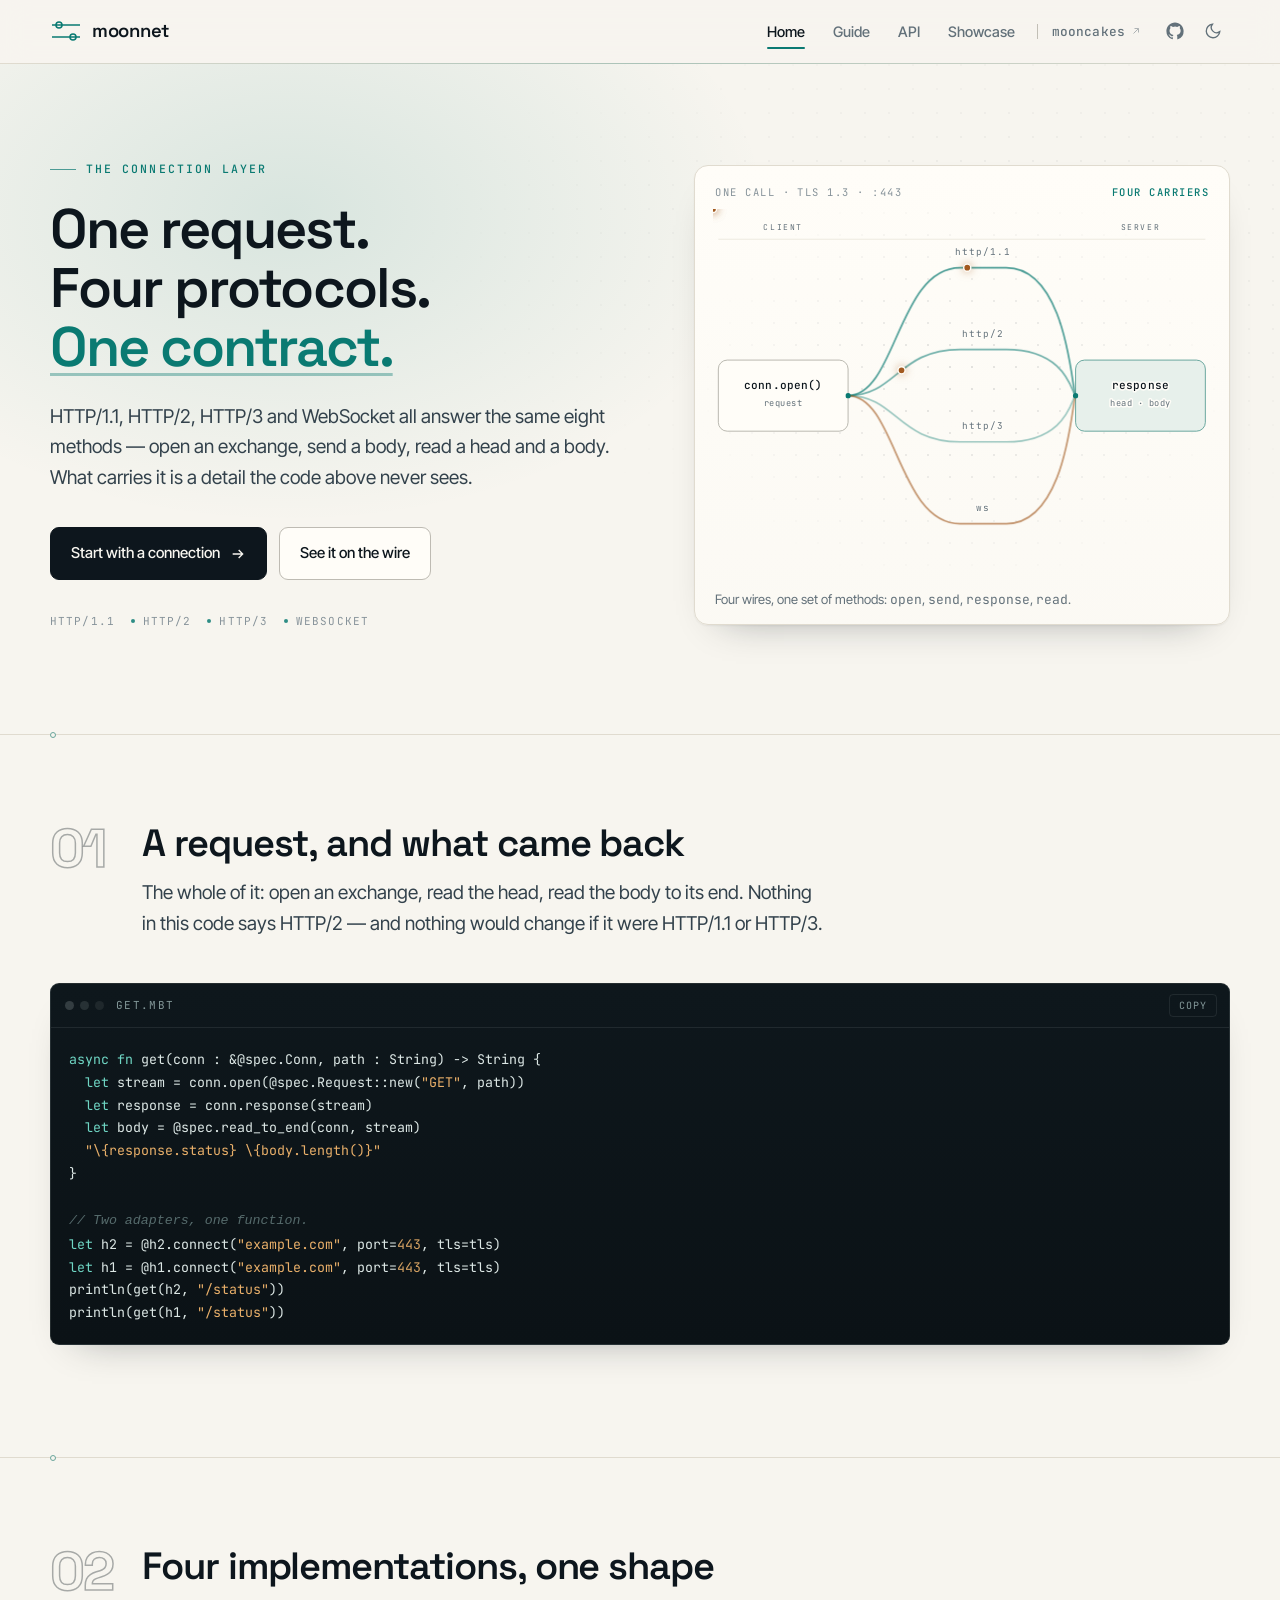
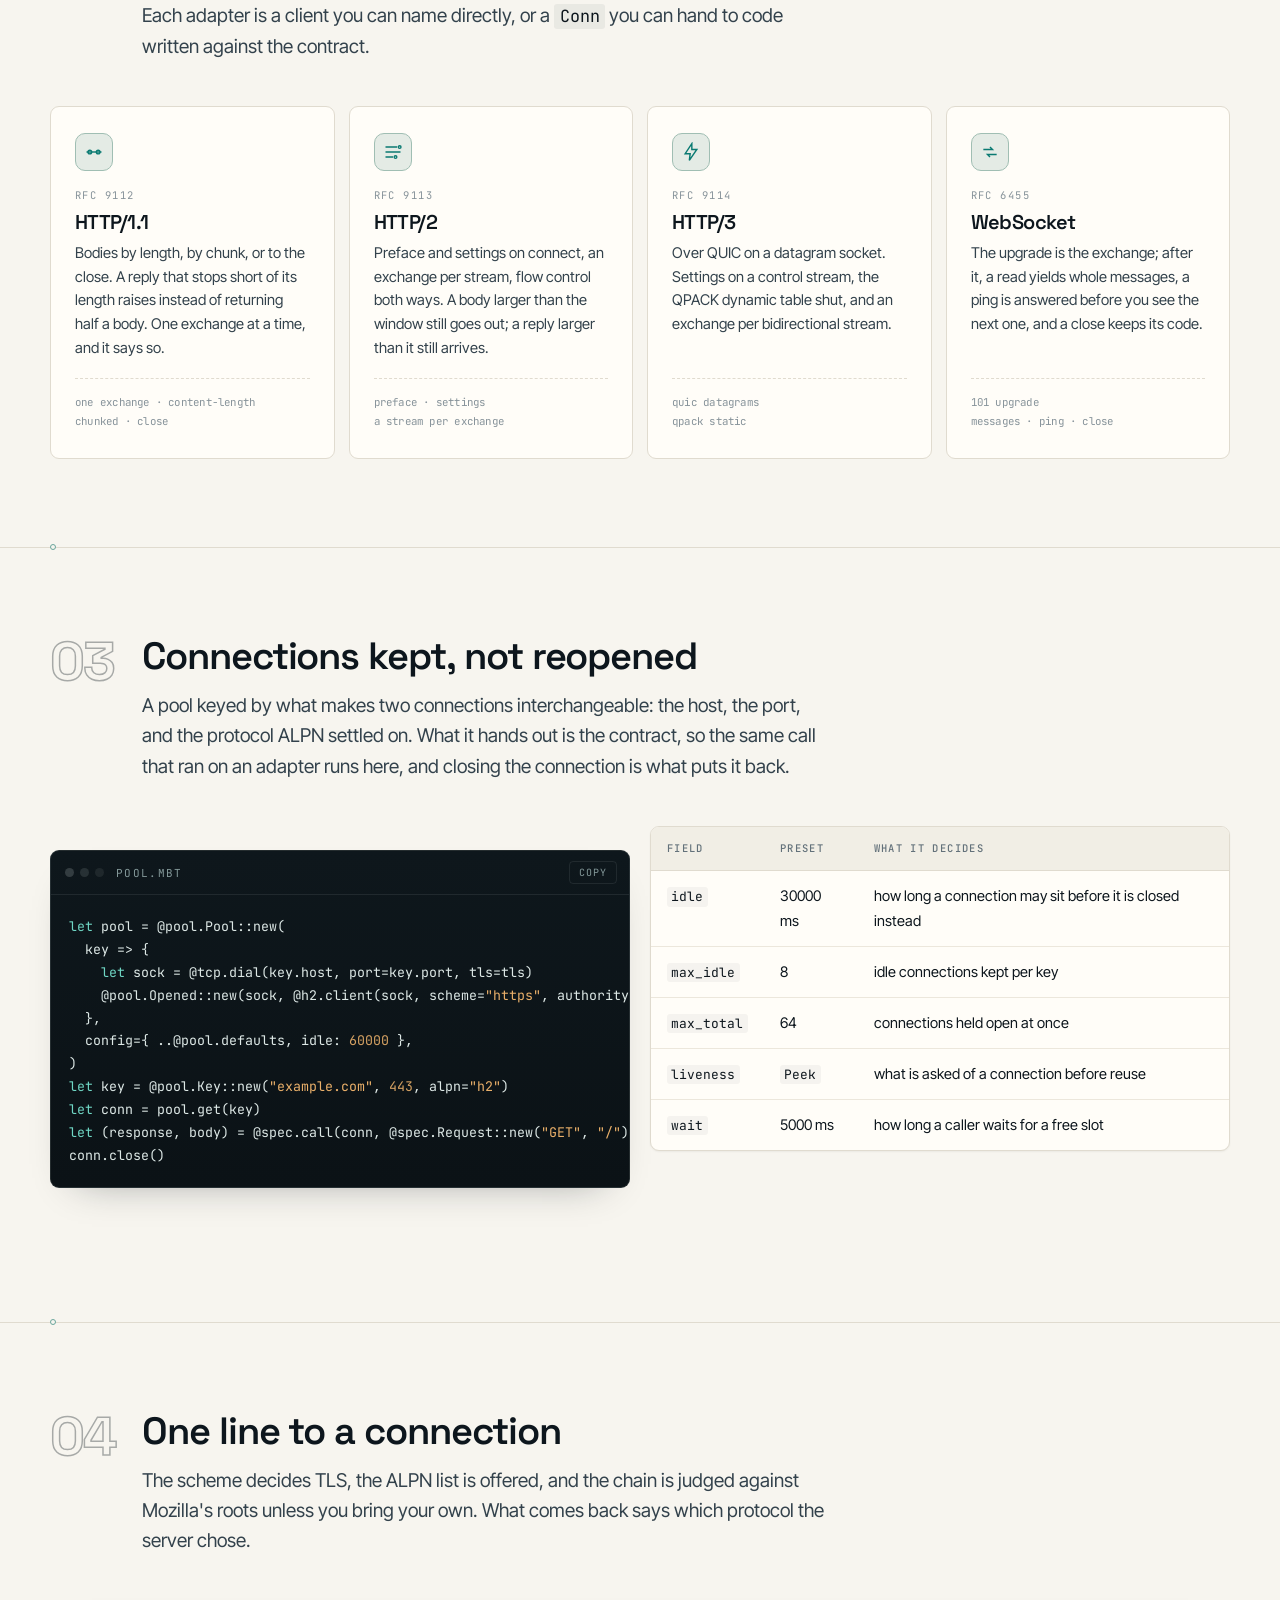
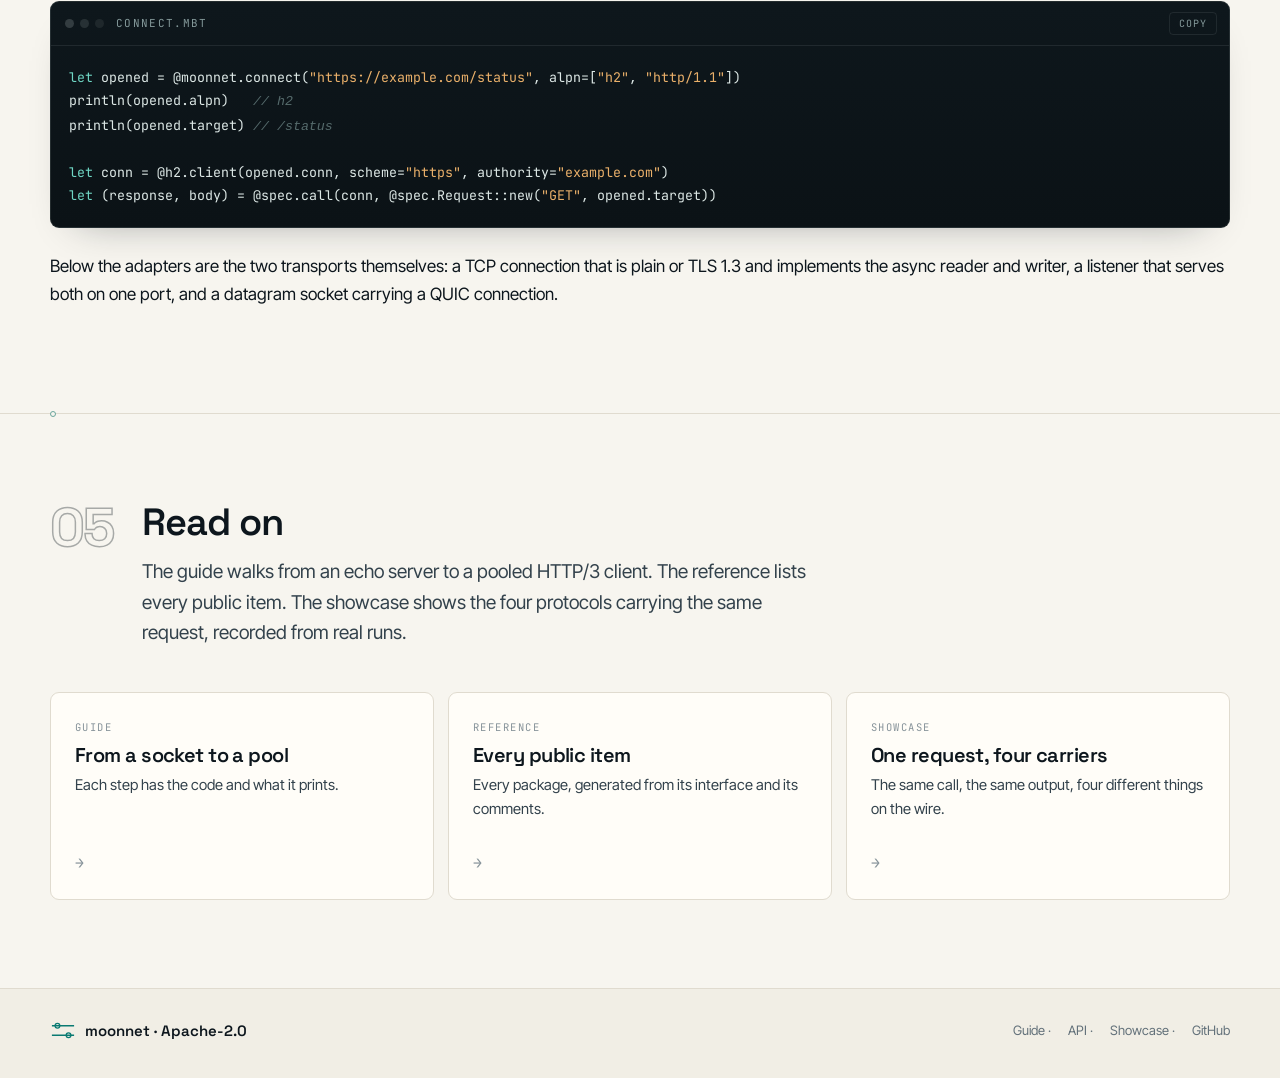
==== commit a9214ff0: "docs(moonnet): the pool hands out the contract, on every page that shows it. The README, the home pa" ====
--- a/docs/index.html
+++ b/docs/index.html
@@ -200,7 +200,7 @@
         <div class="section__no">03</div>
         <div>
           <h2>Connections kept, not reopened</h2>
-          <p class="lead">A pool keyed by what makes two connections interchangeable: the host, the port, and the protocol ALPN settled on. A connection opened for <code>h2</code> is never handed out as a clear HTTP/1.1 one.</p>
+          <p class="lead">A pool keyed by what makes two connections interchangeable: the host, the port, and the protocol ALPN settled on. What it hands out is the contract, so the same call that ran on an adapter runs here, and closing the connection is what puts it back.</p>
         </div>
       </div>
       <div class="two">
@@ -208,13 +208,16 @@
           <div class="codeblock">
             <div class="codeblock__bar"><span>pool.mbt</span><button class="copy" type="button">copy</button></div>
 <pre><code>let pool = @pool.Pool::new(
-  key =&gt; @tcp.dial(key.host, port=key.port, tls=tls_for(key)),
+  key =&gt; {
+    let sock = @tcp.dial(key.host, port=key.port, tls=tls)
+    @pool.Opened::new(sock, @h2.client(sock, scheme="https", authority=key.host))
+  },
   config={ ..@pool.defaults, idle: 60000 },
 )
 let key = @pool.Key::new("example.com", 443, alpn="h2")
 let conn = pool.get(key)
-// ... one connection's worth of work ...
-pool.put(key, conn)</code></pre>
+let (response, body) = @spec.call(conn, @spec.Request::new("GET", "/"))
+conn.close()</code></pre>
           </div>
         </div>
         <div>
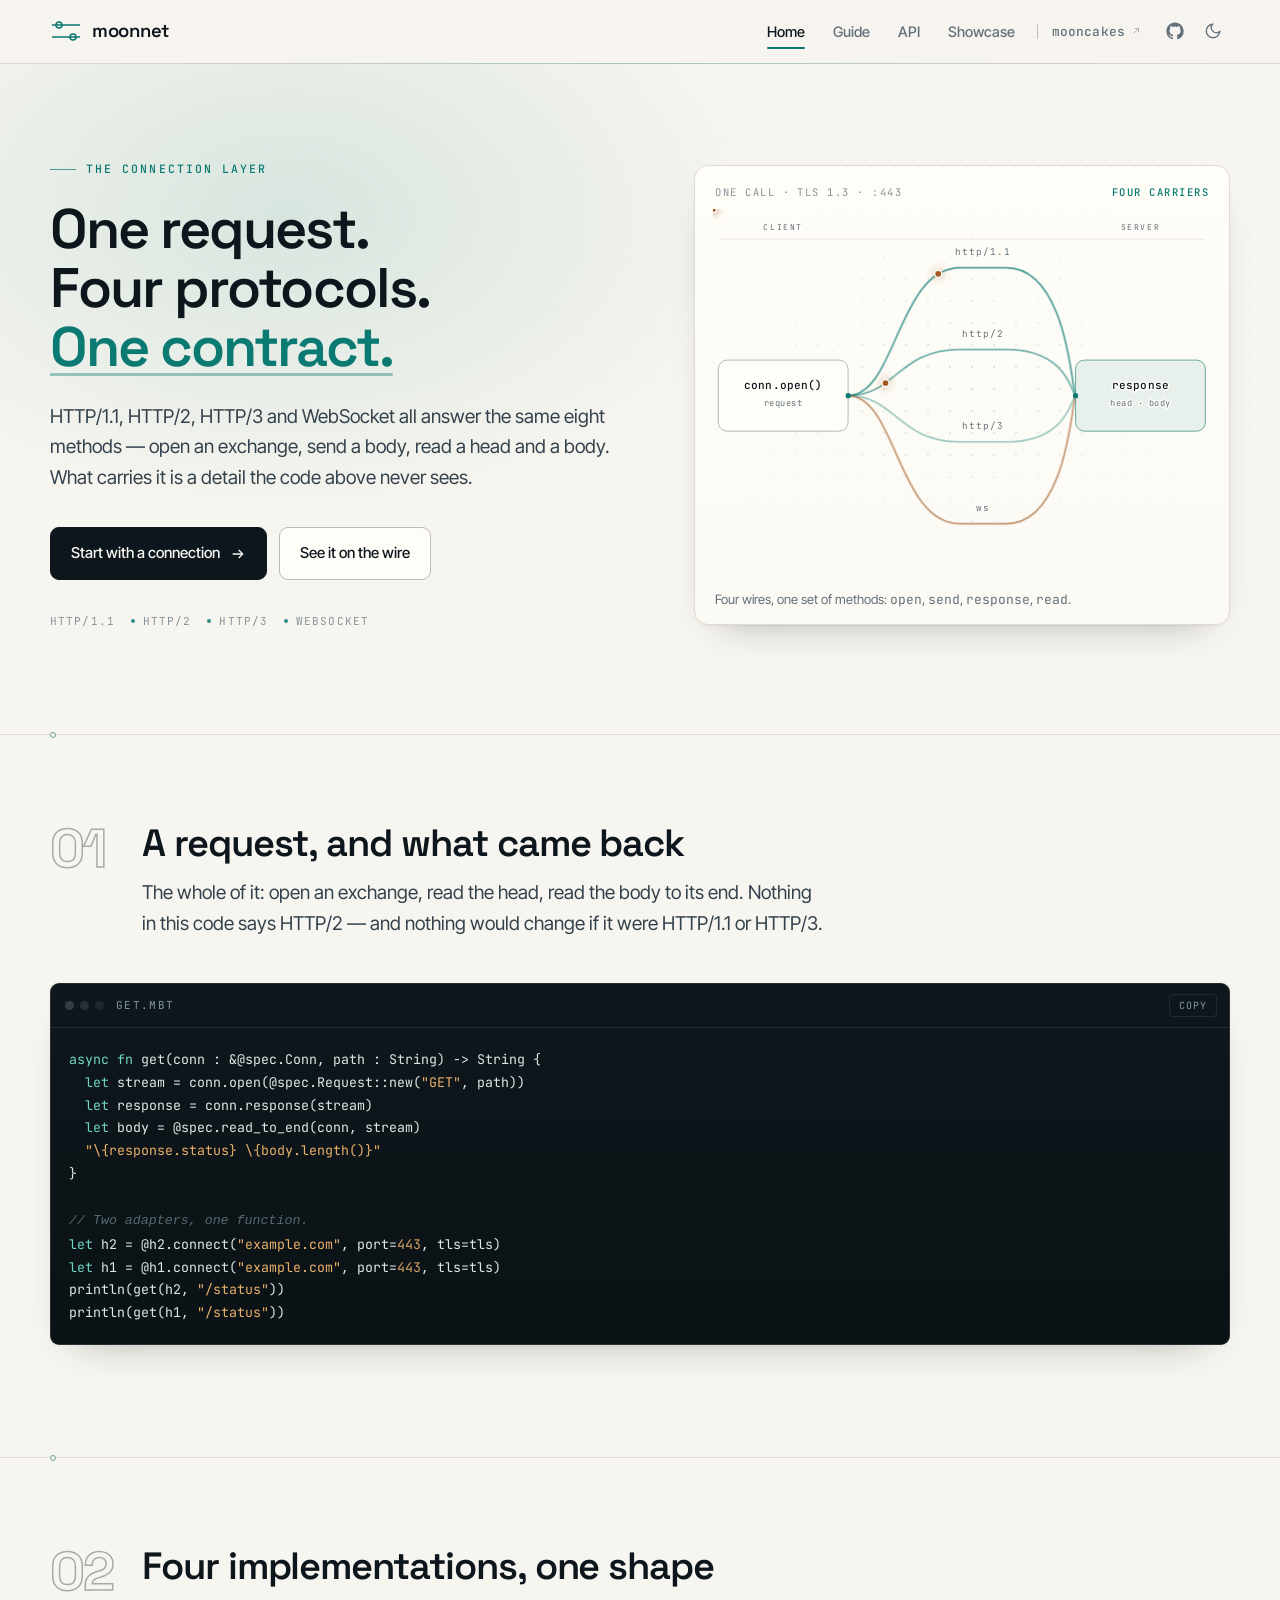
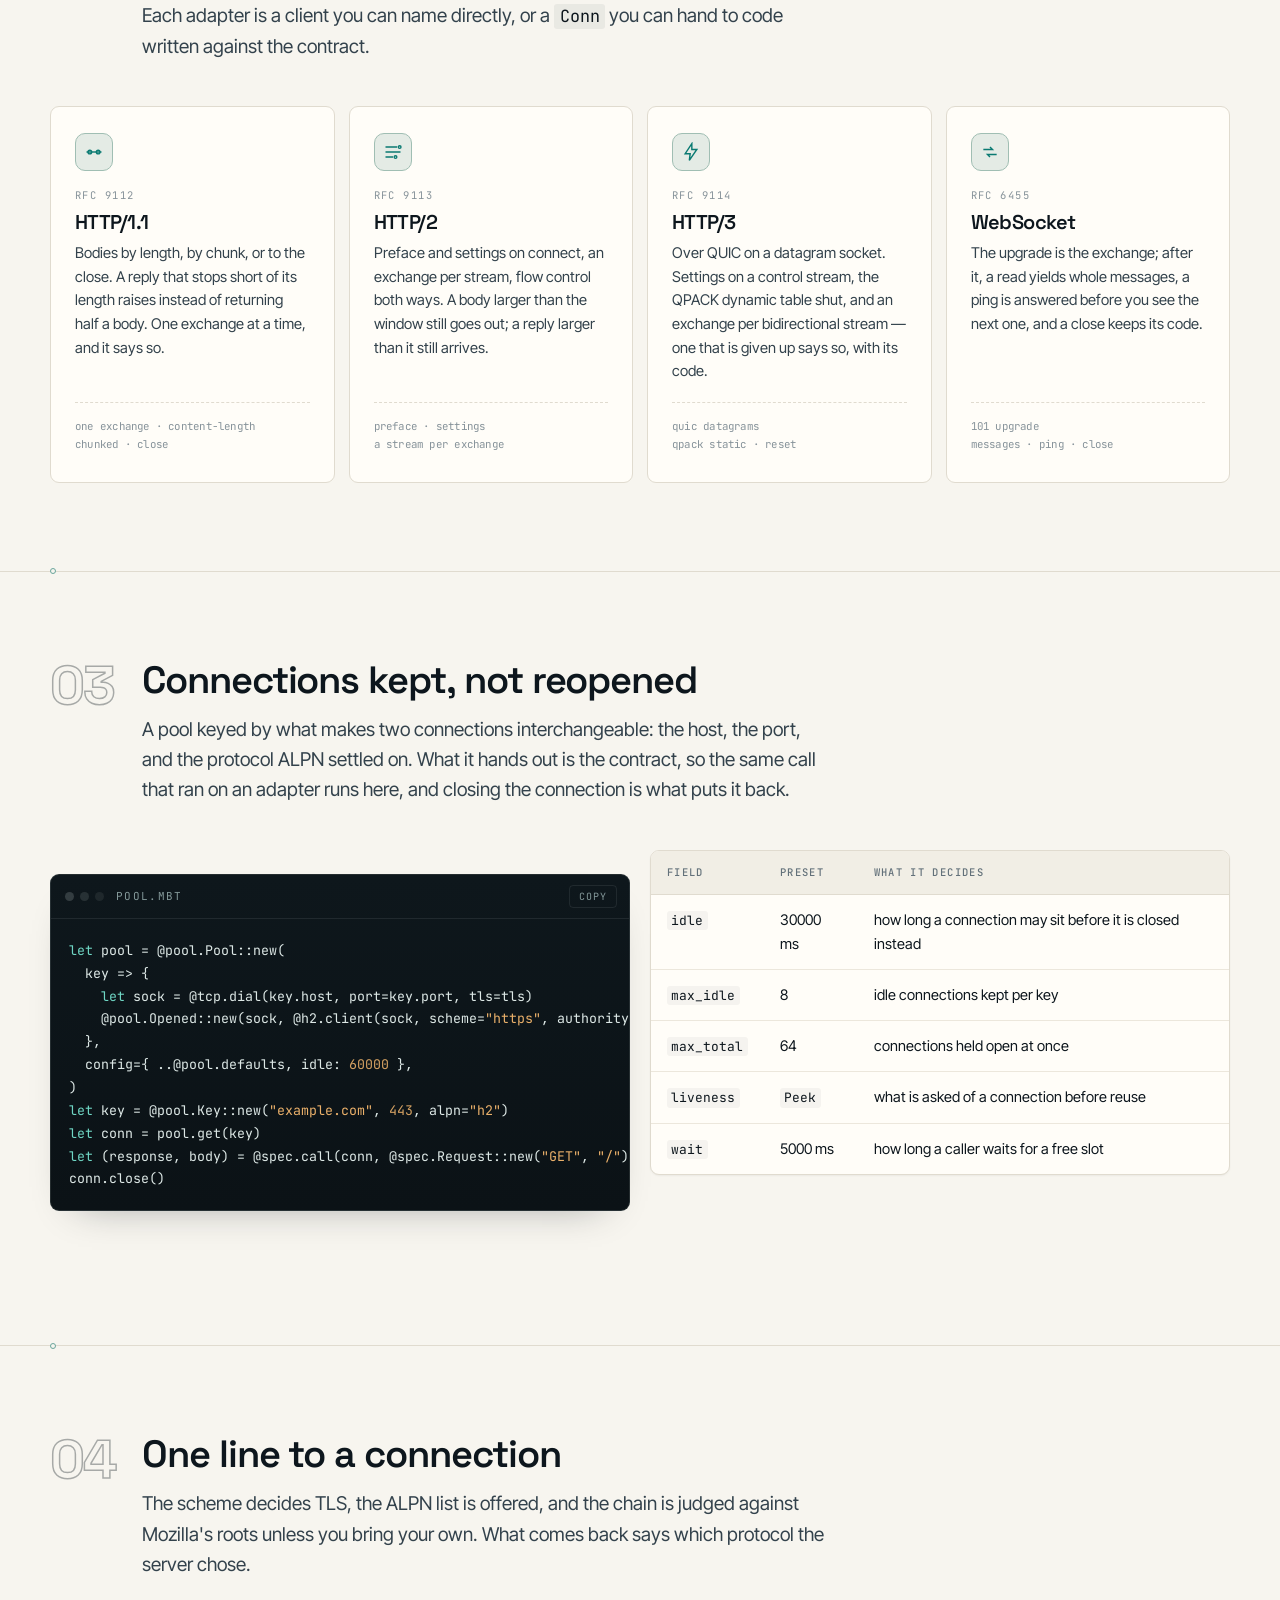
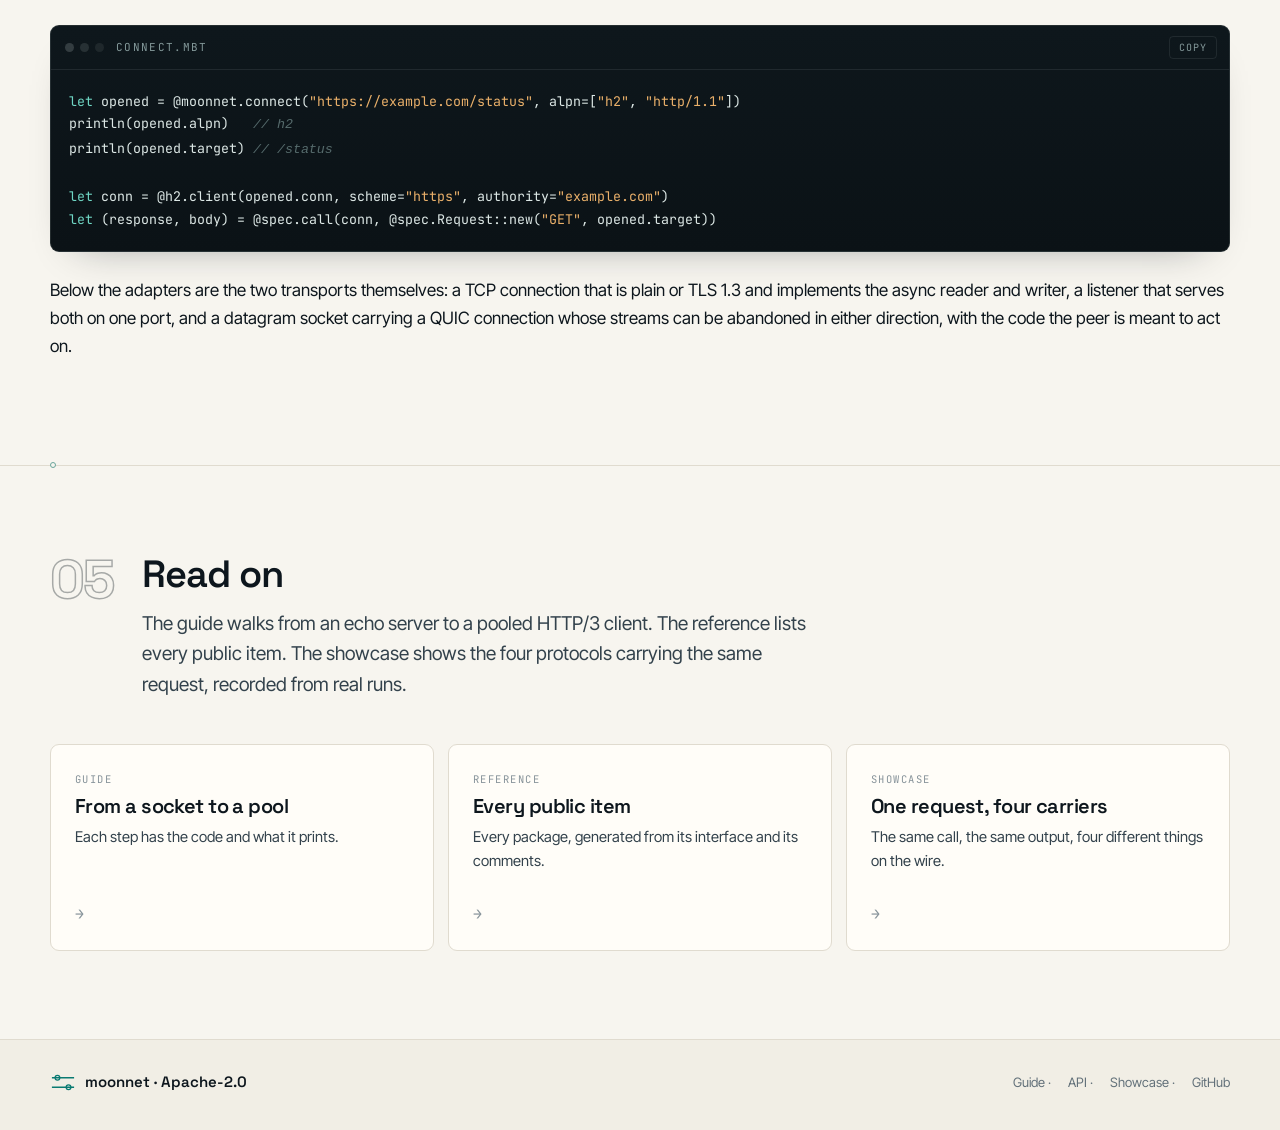
==== commit db6bd762: "docs(moonnet): a stream that is given up says so, on every page that shows one. The README's QUIC se" ====
--- a/docs/index.html
+++ b/docs/index.html
@@ -180,8 +180,8 @@
           <span class="card__icon" aria-hidden="true"><svg viewBox="0 0 24 24" fill="none" stroke="currentColor" stroke-width="1.7"><path d="M13 2 5 14h6l-1 8 9-13h-6l0-7Z"/></svg></span>
           <div class="card__label">RFC 9114</div>
           <h3>HTTP/3</h3>
-          <p>Over QUIC on a datagram socket. Settings on a control stream, the QPACK dynamic table shut, and an exchange per bidirectional stream.</p>
-          <div class="card__meta">quic datagrams <br> qpack static</div>
+          <p>Over QUIC on a datagram socket. Settings on a control stream, the QPACK dynamic table shut, and an exchange per bidirectional stream — one that is given up says so, with its code.</p>
+          <div class="card__meta">quic datagrams <br> qpack static · reset</div>
         </div>
         <div class="card">
           <span class="card__icon" aria-hidden="true"><svg viewBox="0 0 24 24" fill="none" stroke="currentColor" stroke-width="1.7"><path d="M4 9h11l-3-3M20 15H9l3 3"/></svg></span>
@@ -258,7 +258,7 @@
 let conn = @h2.client(opened.conn, scheme="https", authority="example.com")
 let (response, body) = @spec.call(conn, @spec.Request::new("GET", opened.target))</code></pre>
       </div>
-      <p>Below the adapters are the two transports themselves: a TCP connection that is plain or TLS 1.3 and implements the async reader and writer, a listener that serves both on one port, and a datagram socket carrying a QUIC connection.</p>
+      <p>Below the adapters are the two transports themselves: a TCP connection that is plain or TLS 1.3 and implements the async reader and writer, a listener that serves both on one port, and a datagram socket carrying a QUIC connection whose streams can be abandoned in either direction, with the code the peer is meant to act on.</p>
     </div>
   </section>
 
